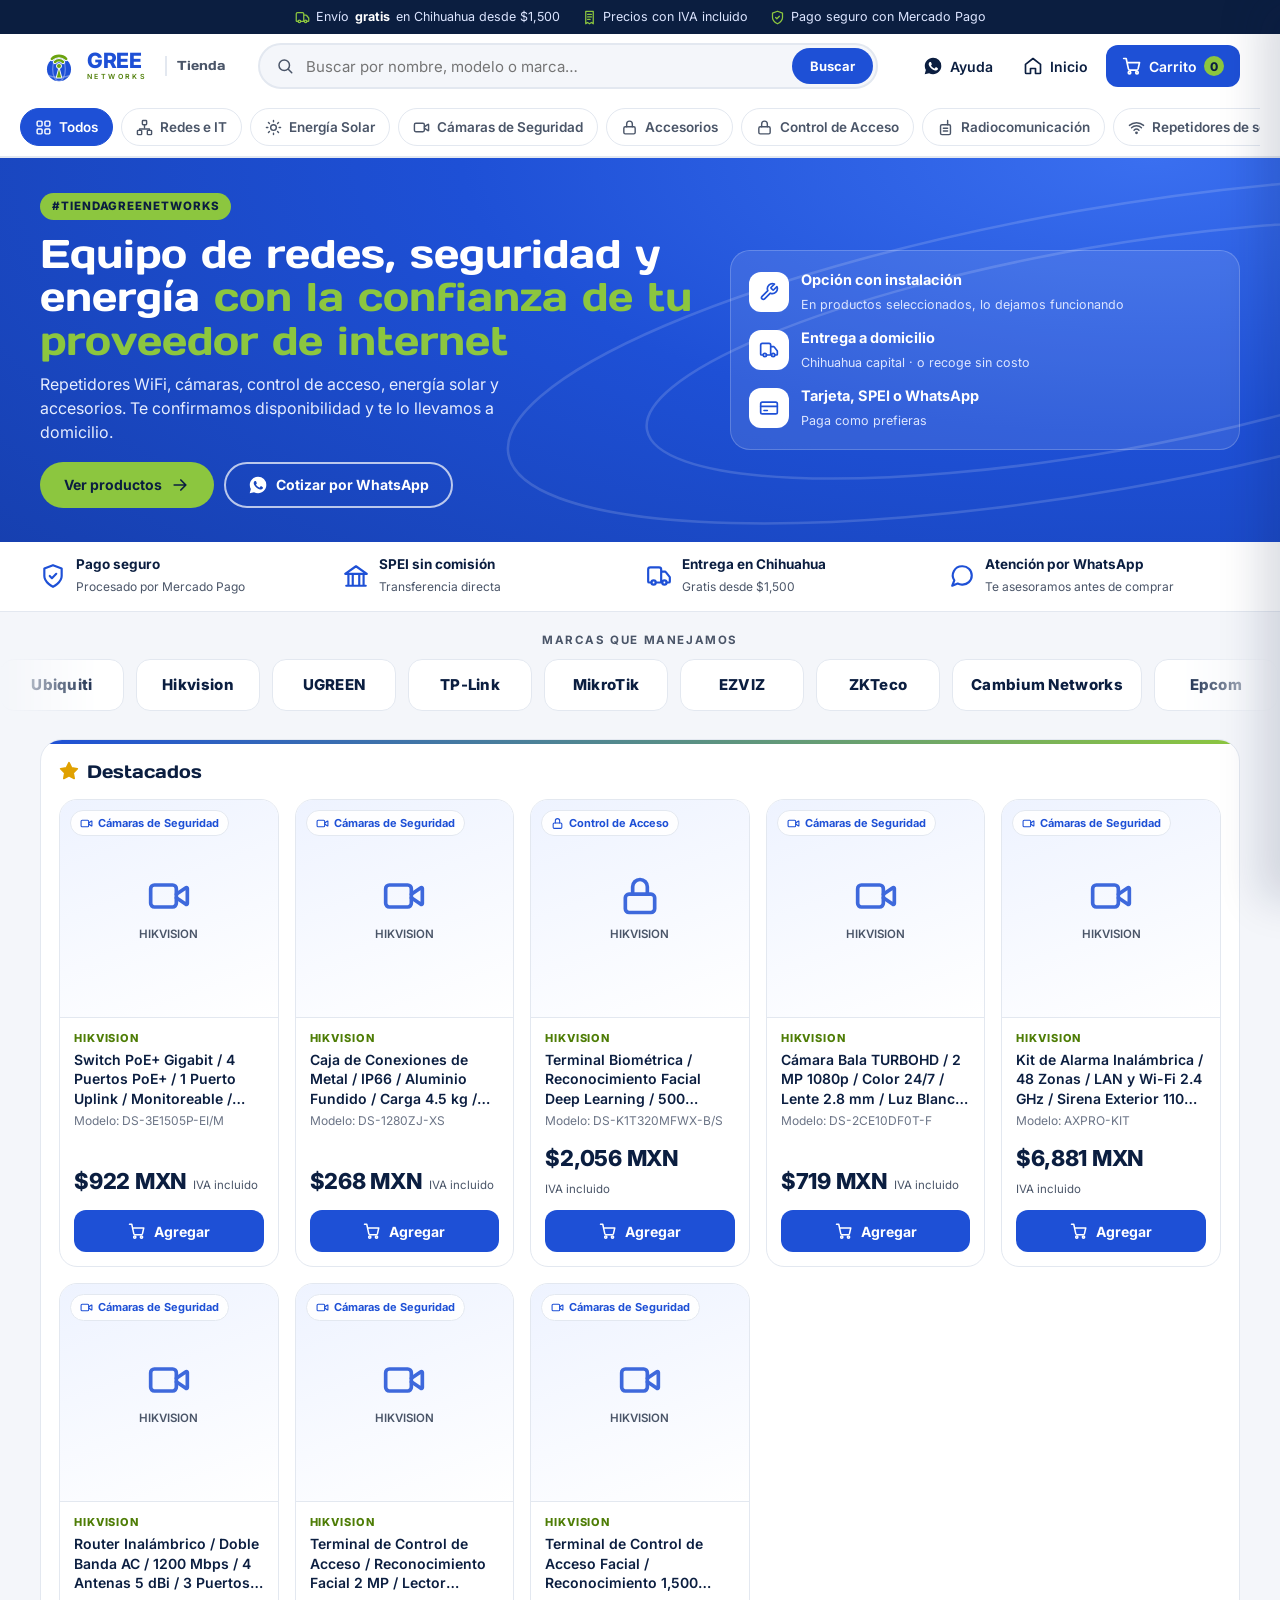
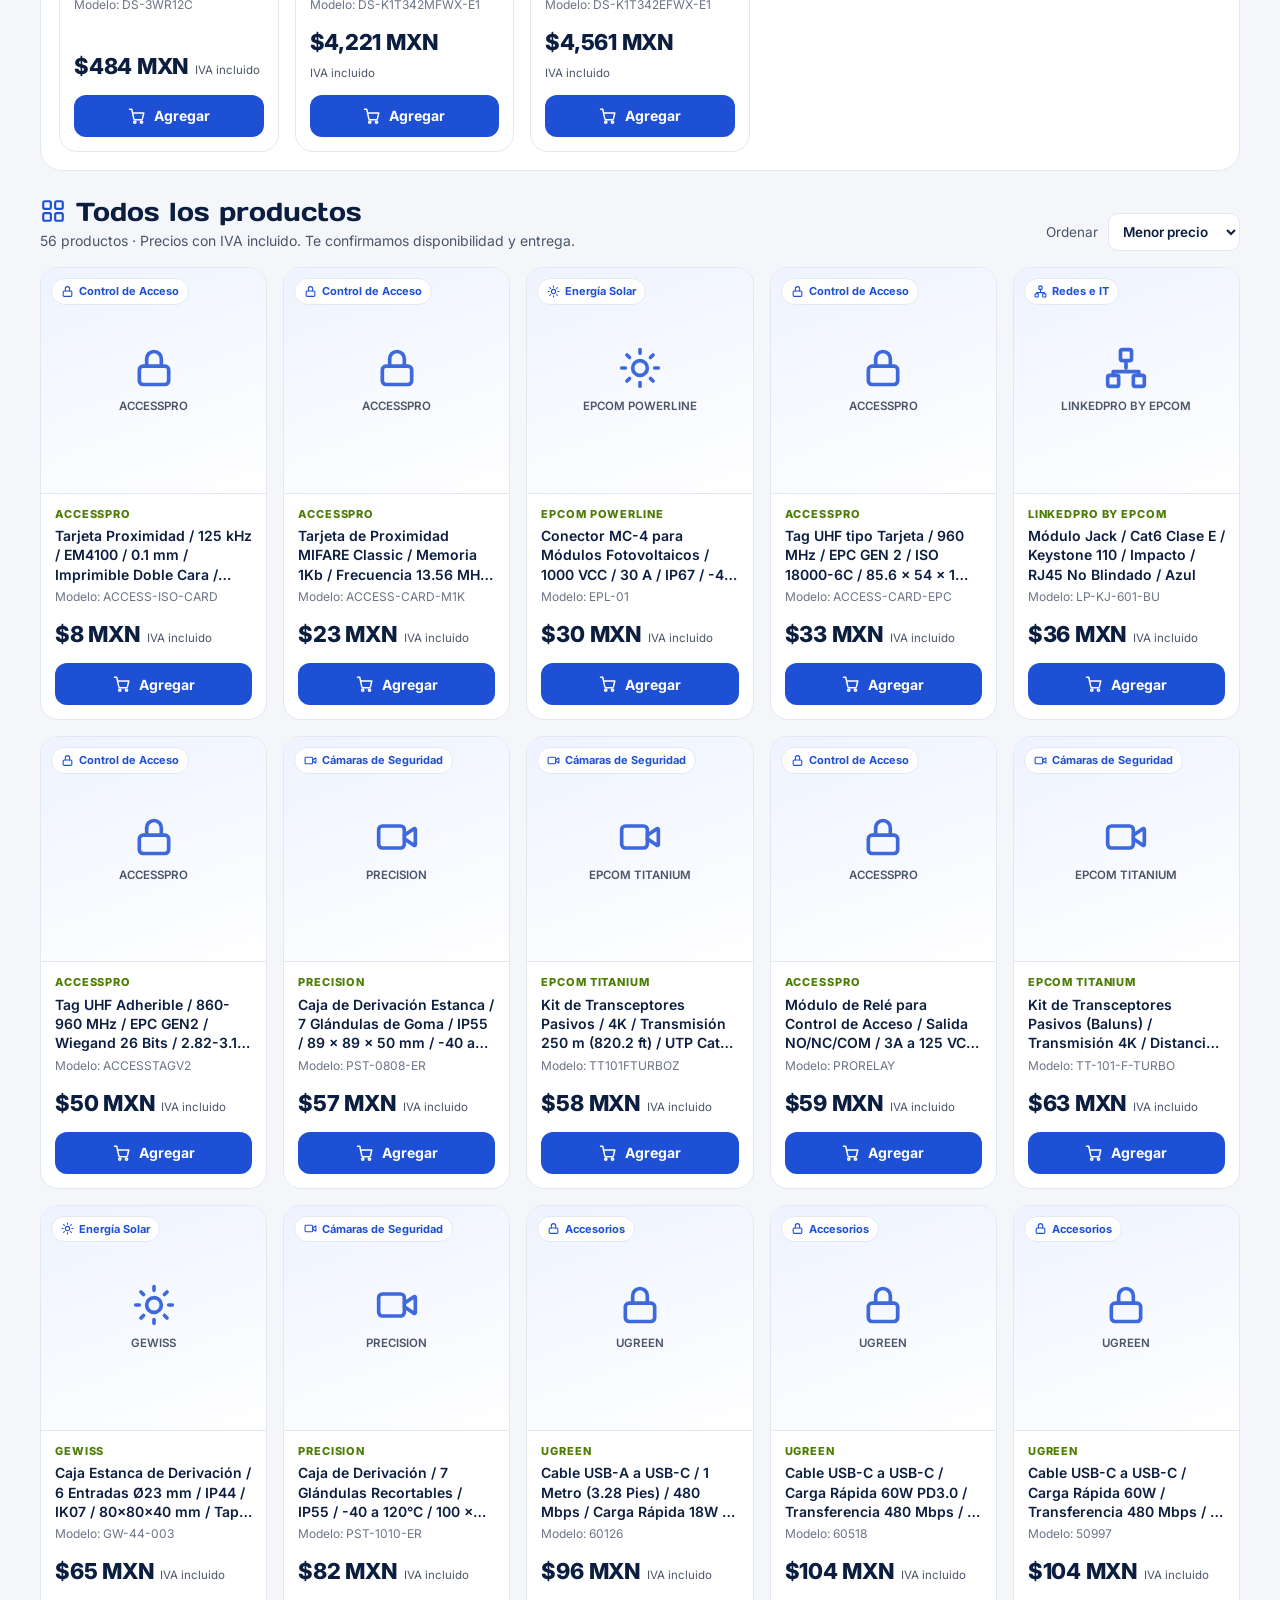
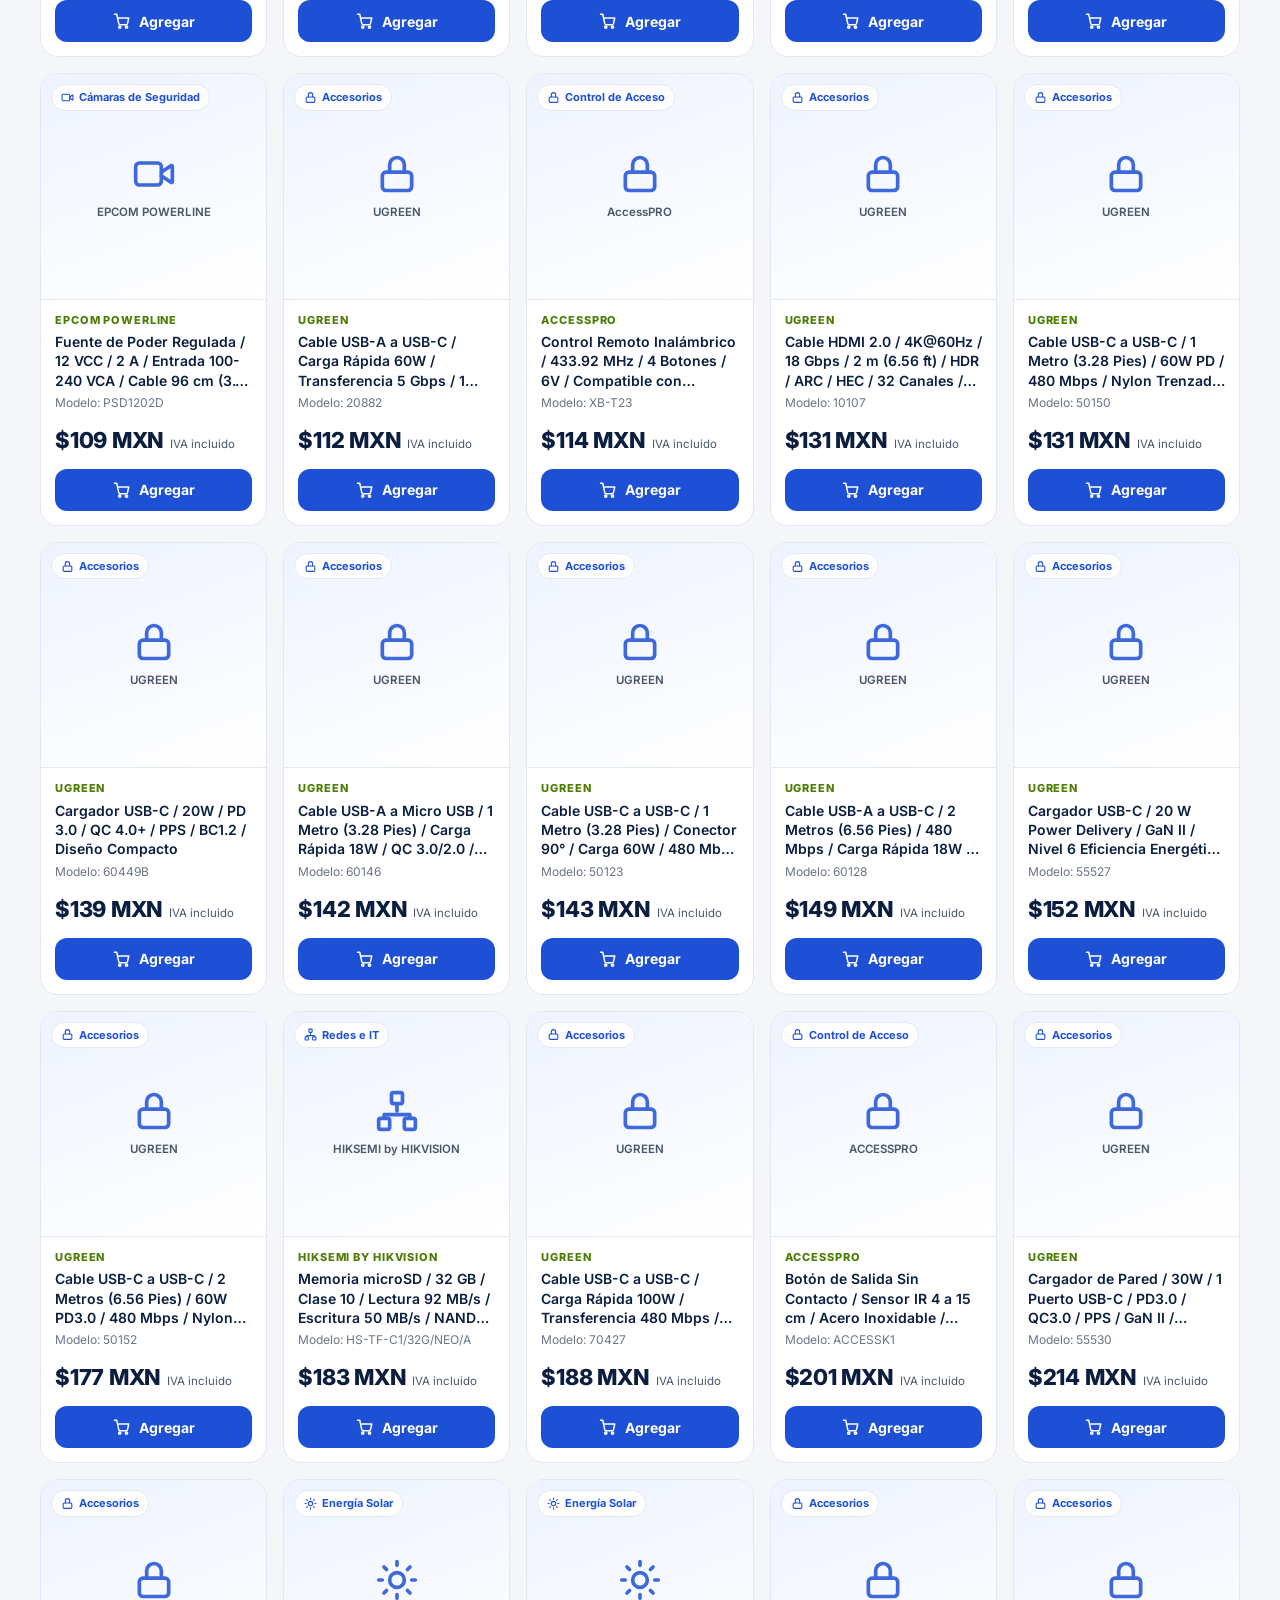
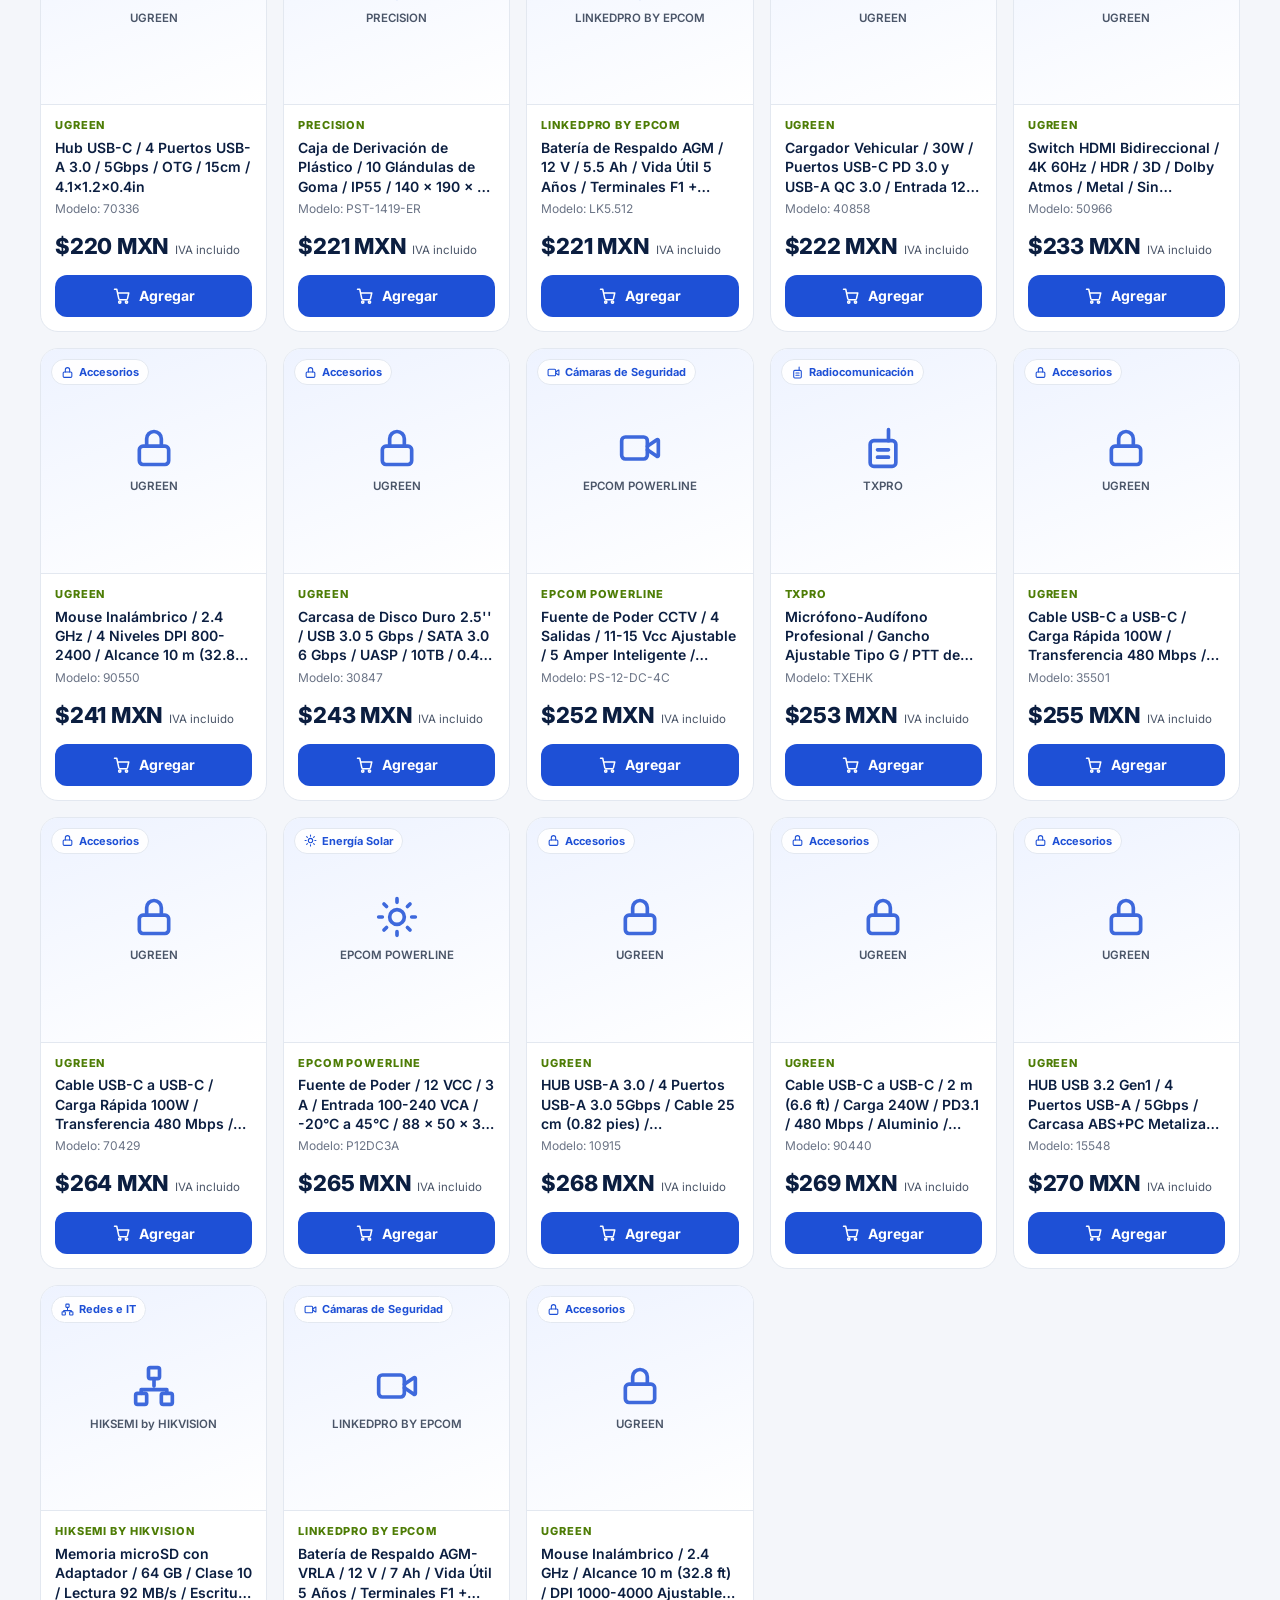
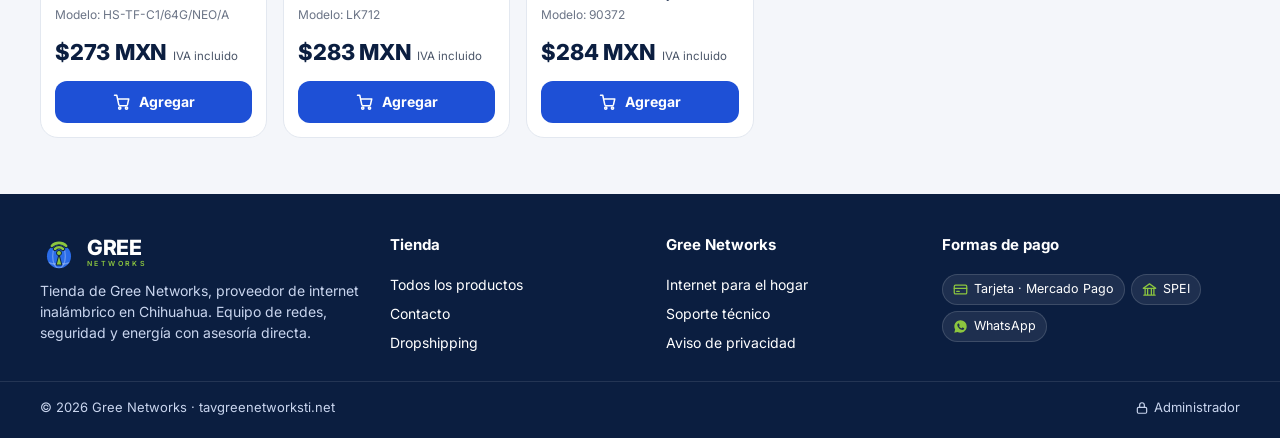
==== tienda.html @ 9da3a647 "Add files via upload" ====
<!DOCTYPE html>
<html lang="es">
<head>
<meta charset="UTF-8">
<meta name="viewport" content="width=device-width, initial-scale=1">
<meta name="facebook-domain-verification" content="fthodp4w7zxl1a1ty3zjzrnuho9ihd">
<title>Tienda Gree Networks · Redes, seguridad y energía en Chihuahua</title>
<meta name="description" content="Equipo de redes, cámaras de seguridad, control de acceso, energía solar y accesorios. Precios con IVA, entrega en Chihuahua y pago seguro.">
<link rel="icon" type="image/svg+xml" href="assets/img/favicon.svg">
<link rel="apple-touch-icon" href="https://tavgreenetworksti.net/wp-content/uploads/2026/03/cropped-greenetworks-favicon-180x180.jpg">
<link rel="preconnect" href="https://fonts.googleapis.com">
<link rel="preconnect" href="https://fonts.gstatic.com" crossorigin>
<link href="https://fonts.googleapis.com/css2?family=Days+One&family=Inter:wght@400;500;600;700;800&display=swap" rel="stylesheet">
<style>
:root{
  --blue:#1E50D6;--blue-dark:#163FAE;--navy:#0B1E40;--lime:#8CC63F;--lime-dark:#4E7D06;
  --ink:#0B1E40;--muted:#4A5568;--line:#E3E8F0;--bg:#F4F6FA;--soft:#EEF3FF;--white:#fff;--red:#B42318;
  --display:'Days One','Inter',system-ui,sans-serif;--body:'Inter',system-ui,-apple-system,'Segoe UI',Roboto,sans-serif;
  --header-h:64px;
}
*,*::before,*::after{box-sizing:border-box;margin:0;padding:0}
html{-webkit-text-size-adjust:100%}
body{font-family:var(--body);background:var(--bg);color:var(--ink);line-height:1.5;-webkit-font-smoothing:antialiased;min-height:100vh;display:flex;flex-direction:column}
a{color:inherit}
button,input,select{font-family:inherit}
img{display:block;max-width:100%}
.wrap{max-width:1240px;margin:0 auto;padding:0 20px;width:100%}
.i{width:20px;height:20px;flex:none}
.sr{position:absolute;width:1px;height:1px;overflow:hidden;clip:rect(0 0 0 0);white-space:nowrap}

/* ── Barra superior ── */
.topbar{background:var(--navy);color:#DCE5FF;font-size:12.5px}
.topbar .wrap{display:flex;align-items:center;justify-content:center;gap:22px;min-height:34px;flex-wrap:wrap}
.topbar span{display:inline-flex;align-items:center;gap:6px}
.topbar .i{width:15px;height:15px;color:var(--lime)}
.topbar b{color:#fff}

/* ── Header ── */
.site-header{position:sticky;top:0;z-index:60;background:rgba(255,255,255,.97);backdrop-filter:saturate(1.4) blur(8px);border-bottom:1px solid var(--line)}
.hrow{display:flex;align-items:center;gap:18px;height:var(--header-h)}
.brand{display:flex;align-items:center;gap:9px;text-decoration:none;flex:none}
.brand svg{width:38px;height:38px}
.brand-text{display:flex;flex-direction:column;gap:2px}
.brand-text b{font-weight:800;font-size:21px;letter-spacing:-.02em;line-height:.9;color:var(--blue)}
.brand-text small{font-weight:600;font-size:7px;letter-spacing:.34em;line-height:1;color:var(--lime-dark)}
.brand-tag{font-family:var(--display);font-size:13px;color:var(--muted);padding-left:10px;border-left:2px solid var(--line);line-height:1.6}
.search{flex:1;min-width:0;max-width:620px;margin:0 auto;display:flex;align-items:center;background:var(--bg);border:2px solid var(--line);border-radius:999px;transition:border-color .15s,background .15s}
.search:focus-within{border-color:var(--blue);background:#fff}
.search .i{margin-left:16px;color:var(--muted);width:18px;height:18px}
.search input{flex:1;min-width:0;border:0;background:transparent;outline:none;padding:10px 12px;font-size:15px;color:var(--ink)}
.search button{border:0;background:var(--blue);color:#fff;font-weight:700;font-size:13px;padding:0 18px;height:36px;margin:3px;border-radius:999px;cursor:pointer}
.search button:hover{background:var(--blue-dark)}
.hactions{display:flex;align-items:center;gap:6px;flex:none}
.hbtn{display:inline-flex;align-items:center;gap:7px;height:42px;padding:0 12px;border-radius:12px;text-decoration:none;font-weight:600;font-size:14px;color:var(--navy);background:none;border:0;cursor:pointer;position:relative}
.hbtn:hover{background:var(--bg);color:var(--blue)}
.hbtn.cart{background:var(--blue);color:#fff;padding:0 16px}
.hbtn.cart:hover{background:var(--blue-dark);color:#fff}
.badge{min-width:20px;height:20px;padding:0 6px;border-radius:999px;background:var(--lime);color:var(--navy);font-size:12px;font-weight:800;display:inline-flex;align-items:center;justify-content:center}
.badge.bump{animation:bump .35s ease}
@keyframes bump{50%{transform:scale(1.35)}}

/* ── Categorías ── */
.catbar{background:#fff;border-bottom:1px solid var(--line);position:sticky;top:var(--header-h);z-index:55}
.cats{display:flex;gap:8px;overflow-x:auto;padding:10px 0;scrollbar-width:none}
.cats::-webkit-scrollbar{display:none}
.tab-btn{flex:none;display:inline-flex;align-items:center;gap:7px;min-height:38px;padding:7px 14px;border-radius:999px;border:1.5px solid var(--line);background:#fff;color:var(--muted);font-size:13.5px;font-weight:600;cursor:pointer;white-space:nowrap;transition:all .15s}
.tab-btn .i{width:17px;height:17px}
.tab-btn:hover{border-color:var(--blue);color:var(--blue)}
.tab-btn.active{background:var(--blue);border-color:var(--blue);color:#fff}

/* ── Hero ── */
.hero{background:radial-gradient(120% 160% at 90% 0%,#3A6FF0 0%,var(--blue) 45%,var(--blue-dark) 100%);color:#fff;position:relative;overflow:hidden}
.hero .deco{position:absolute;inset:0;width:100%;height:100%;opacity:.15;pointer-events:none}
.hero .wrap{position:relative;display:grid;grid-template-columns:1.3fr 1fr;gap:28px;align-items:center;padding-top:34px;padding-bottom:34px}
.eyebrow{display:inline-flex;align-items:center;gap:6px;background:var(--lime);color:var(--navy);font-weight:800;font-size:11.5px;letter-spacing:.08em;text-transform:uppercase;padding:5px 12px;border-radius:999px}
.hero h1{font-family:var(--display);font-weight:400;font-size:clamp(26px,3.6vw,40px);line-height:1.08;margin:12px 0 10px}
.hero h1 span{color:var(--lime)}
.hero p{color:#E6EDFF;font-size:16px;max-width:52ch}
.hero-cta{display:flex;gap:10px;flex-wrap:wrap;margin-top:18px}
.btn{display:inline-flex;align-items:center;justify-content:center;gap:8px;min-height:46px;padding:10px 22px;border-radius:999px;font-weight:700;font-size:14px;text-decoration:none;border:2px solid transparent;cursor:pointer;transition:background .15s,transform .15s,color .15s}
.btn:hover{transform:translateY(-1px)}
.btn-lime{background:var(--lime);color:var(--navy)}
.btn-lime:hover{background:#9BD34C}
.btn-ghost{border-color:rgba(255,255,255,.7);color:#fff;background:transparent}
.btn-ghost:hover{background:#fff;color:var(--blue)}
.hero-card{background:rgba(255,255,255,.1);border:1px solid rgba(255,255,255,.2);border-radius:20px;padding:18px;display:grid;gap:12px}
.hc-row{display:flex;align-items:center;gap:12px}
.hc-ico{width:40px;height:40px;border-radius:12px;background:#fff;color:var(--blue);display:flex;align-items:center;justify-content:center;flex:none}
.hc-row b{display:block;font-size:14.5px}
.hc-row small{color:#DCE5FF;font-size:12.5px}

/* ── Confianza ── */
.trust{background:#fff;border-bottom:1px solid var(--line)}
.trust .wrap{display:grid;grid-template-columns:repeat(4,minmax(0,1fr));gap:12px;padding-top:14px;padding-bottom:14px}
.t-item{display:flex;align-items:center;gap:10px}
.t-item .i{width:26px;height:26px;color:var(--blue)}
.t-item b{display:block;font-size:13.5px;line-height:1.25}
.t-item small{color:var(--muted);font-size:12px}

/* ── Marcas ── */
.marcas{padding:20px 0 6px}
.marcas[hidden]{display:none}
.marcas-titulo{text-align:center;color:var(--muted);font-size:11.5px;font-weight:700;letter-spacing:.14em;text-transform:uppercase;margin-bottom:10px}
.marcas-viewport{overflow:hidden;-webkit-mask-image:linear-gradient(90deg,transparent,#000 8%,#000 92%,transparent);mask-image:linear-gradient(90deg,transparent,#000 8%,#000 92%,transparent)}
.marcas-track{display:flex;gap:12px;width:max-content;animation:marcas-scroll var(--marcas-dur,40s) linear infinite}
.marcas-viewport:hover .marcas-track{animation-play-state:paused}
.marca{flex-shrink:0;height:52px;min-width:124px;padding:8px 18px;display:flex;align-items:center;justify-content:center;background:#fff;border-radius:14px;border:1px solid var(--line)}
.marca img{max-height:32px;max-width:120px;object-fit:contain}
.marca-texto{color:var(--navy);font-weight:800;font-size:15px;letter-spacing:.02em;white-space:nowrap}
@keyframes marcas-scroll{from{transform:translateX(0)}to{transform:translateX(-50%)}}

/* ── Contenido ── */
main{flex:1}
.tab-content{display:none;padding:22px 0 56px}
.tab-content.active{display:block}
.sec-head{display:flex;align-items:flex-end;justify-content:space-between;gap:16px;flex-wrap:wrap;margin-bottom:16px}
.section-title{display:flex;align-items:center;gap:10px;font-family:var(--display);font-weight:400;font-size:clamp(20px,2.4vw,26px);color:var(--ink);line-height:1.15}
.section-title .i{width:26px;height:26px;color:var(--blue)}
.desc{color:var(--muted);font-size:14px;margin-top:4px}
.toolbar{display:flex;align-items:center;gap:10px;font-size:13.5px;color:var(--muted)}
.toolbar select{min-height:38px;border:1.5px solid var(--line);border-radius:10px;padding:6px 10px;background:#fff;color:var(--ink);font-size:13.5px;font-weight:600;cursor:pointer}

.destacados{background:#fff;border:1px solid var(--line);border-radius:22px;padding:18px;margin-bottom:26px;position:relative;overflow:hidden}
.destacados[hidden]{display:none}
.destacados::before{content:"";position:absolute;inset:0 0 auto;height:4px;background:linear-gradient(90deg,var(--blue),var(--lime))}
.destacados-titulo{display:flex;align-items:center;gap:8px;font-family:var(--display);font-weight:400;font-size:18px;margin-bottom:14px}
.destacados-titulo .i{color:#E0A100}

/* ── Grid y tarjetas ── */
.grid{display:grid;grid-template-columns:repeat(auto-fill,minmax(210px,1fr));gap:16px}
.card{background:#fff;border:1px solid var(--line);border-radius:18px;overflow:hidden;display:flex;flex-direction:column;transition:transform .18s,box-shadow .18s,border-color .18s;position:relative}
.card:hover{transform:translateY(-3px);box-shadow:0 14px 30px rgba(11,30,64,.1);border-color:#C9D6F2}
.card-media{position:relative;aspect-ratio:1/1;background:#fff;border-bottom:1px solid var(--line);cursor:pointer;display:flex;align-items:center;justify-content:center;overflow:hidden}
.card-media img{width:100%;height:100%;object-fit:contain;padding:16px;transition:transform .25s}
.card:hover .card-media img{transform:scale(1.04)}
.ph{width:100%;height:100%;display:flex;flex-direction:column;align-items:center;justify-content:center;gap:8px;background:linear-gradient(160deg,var(--soft),#fff);color:var(--blue)}
.ph .i{width:44px;height:44px;opacity:.85}
.ph small{font-size:11.5px;color:var(--muted);font-weight:600}
.tag{position:absolute;top:10px;left:10px;display:inline-flex;align-items:center;gap:5px;max-width:calc(100% - 20px);font-size:11px;font-weight:700;background:rgba(255,255,255,.95);color:var(--blue);border:1px solid var(--line);padding:4px 9px;border-radius:999px;cursor:pointer;white-space:nowrap;overflow:hidden;text-overflow:ellipsis}
.tag .i{width:13px;height:13px}
.tag:hover{border-color:var(--blue)}
.card-body{padding:12px 14px 14px;display:flex;flex-direction:column;flex-grow:1;gap:4px}
.card-marca{font-size:11px;font-weight:800;letter-spacing:.08em;text-transform:uppercase;color:var(--lime-dark)}
.card-body h4{font-size:14px;font-weight:600;line-height:1.38;color:var(--ink);cursor:pointer;display:-webkit-box;-webkit-line-clamp:3;-webkit-box-orient:vertical;overflow:hidden;min-height:3.9em}
.card-body h4:hover{color:var(--blue)}
.card-modelo{color:#6B7486;font-size:12px}
.card-desc{font-size:12.5px;color:var(--muted);line-height:1.45;display:-webkit-box;-webkit-line-clamp:2;-webkit-box-orient:vertical;overflow:hidden}
.price-row{margin-top:auto;padding-top:8px;display:flex;align-items:baseline;gap:6px;flex-wrap:wrap}
.price{font-size:22px;font-weight:800;color:var(--ink);letter-spacing:-.01em}
.iva{font-size:11.5px;color:var(--muted)}
.btn-agregar{margin-top:8px;display:inline-flex;align-items:center;justify-content:center;gap:8px;min-height:42px;width:100%;border:0;border-radius:12px;background:var(--blue);color:#fff;font-weight:700;font-size:14px;cursor:pointer;transition:background .15s}
.btn-agregar:hover{background:var(--blue-dark)}
.btn-agregar.added{background:var(--lime-dark)}
.btn-agregar .i{width:18px;height:18px}

.opciones-inst{display:grid;grid-template-columns:1fr 1fr;gap:6px;margin-top:6px}
.op-inst{background:#fff;border:1.5px solid var(--line);color:var(--muted);border-radius:10px;padding:6px 4px;cursor:pointer;font-size:11.5px;line-height:1.25;text-align:center}
.op-inst strong{display:block;font-size:13px;color:var(--ink)}
.op-inst.active{border-color:var(--blue);color:var(--blue);background:var(--soft)}
.op-inst.active strong{color:var(--blue)}

.ver-mas{text-align:center;margin-top:24px}
.ver-mas[hidden]{display:none}
.ver-mas button{min-height:46px;background:#fff;color:var(--blue);border:2px solid var(--blue);padding:10px 26px;border-radius:999px;font-weight:700;cursor:pointer;font-size:14px}
.ver-mas button:hover{background:var(--blue);color:#fff}
.empty-msg{grid-column:1/-1;color:var(--muted);text-align:center;padding:40px 16px;background:#fff;border:1px dashed var(--line);border-radius:18px}
.loading-card{border-radius:18px;background:linear-gradient(90deg,#eef1f6 0%,#f7f9fc 50%,#eef1f6 100%);background-size:200% 100%;animation:shimmer 1.2s infinite;height:340px}
@keyframes shimmer{to{background-position:-200% 0}}

/* ── Modal de producto ── */
.modal-prod,.modal-spei{display:none;position:fixed;inset:0;background:rgba(11,30,64,.55);z-index:350;align-items:center;justify-content:center;padding:16px}
.modal-prod.open,.modal-spei.open{display:flex}
.modal-prod-box{background:#fff;border-radius:24px;max-width:880px;width:100%;max-height:92vh;overflow-y:auto;display:grid;grid-template-columns:minmax(0,1fr) minmax(0,1fr);position:relative}
.mp-media{background:#fff;border-right:1px solid var(--line);display:flex;align-items:center;justify-content:center;min-height:360px;position:relative}
.mp-media img{width:100%;height:100%;max-height:480px;object-fit:contain;padding:28px}
.mp-media .ph{min-height:360px}
.modal-prod-info{padding:28px;display:flex;flex-direction:column;gap:10px}
.mp-cat{display:inline-flex;align-items:center;gap:6px;width:fit-content;font-size:12px;font-weight:700;color:var(--blue);background:var(--soft);padding:4px 10px;border-radius:999px}
.mp-cat .i{width:14px;height:14px}
.modal-prod-info h3{font-size:19px;font-weight:700;line-height:1.35;padding-right:36px}
.modal-prod-info .price{font-size:30px}
.modal-prod-desc{color:var(--muted);font-size:14px;line-height:1.6;white-space:pre-line}
.modal-prod-info .op-inst{font-size:12.5px;padding:9px}
.modal-prod-info .op-inst strong{font-size:15px}
.mp-buy{display:flex;gap:10px;margin-top:6px}
.qty{display:inline-flex;align-items:center;border:1.5px solid var(--line);border-radius:12px;overflow:hidden;flex:none}
.qty button{width:40px;height:44px;border:0;background:#fff;color:var(--ink);font-size:18px;font-weight:700;cursor:pointer}
.qty button:hover{background:var(--bg)}
.qty span{min-width:34px;text-align:center;font-weight:700}
.mp-buy .btn-agregar{margin:0;min-height:46px}
.mp-trust{display:grid;gap:8px;margin-top:8px;padding-top:14px;border-top:1px solid var(--line)}
.mp-trust div{display:flex;align-items:center;gap:10px;font-size:13px;color:var(--muted)}
.mp-trust .i{width:18px;height:18px;color:var(--lime-dark)}
.x-close{position:absolute;top:14px;right:14px;width:40px;height:40px;border-radius:50%;border:0;background:var(--bg);color:var(--muted);cursor:pointer;display:flex;align-items:center;justify-content:center;z-index:2}
.x-close:hover{background:var(--line);color:var(--ink)}

/* ── Carrito (panel lateral) ── */
.cart-overlay{position:fixed;inset:0;background:rgba(11,30,64,.45);z-index:300;opacity:0;pointer-events:none;transition:opacity .2s}
.cart-overlay.open{opacity:1;pointer-events:auto}
.cart-panel{position:fixed;top:0;right:0;bottom:0;width:420px;max-width:100vw;background:#fff;z-index:310;display:flex;flex-direction:column;transform:translateX(100%);transition:transform .25s ease;box-shadow:-20px 0 40px rgba(11,30,64,.15)}
.cart-panel.open{transform:none}
.cart-header{display:flex;align-items:center;justify-content:space-between;padding:18px 20px;border-bottom:1px solid var(--line)}
.cart-header h4{display:flex;align-items:center;gap:10px;font-family:var(--display);font-weight:400;font-size:19px}
.cart-header h4 .i{color:var(--blue)}
.cart-close{width:40px;height:40px;border-radius:50%;border:0;background:var(--bg);color:var(--muted);cursor:pointer;display:flex;align-items:center;justify-content:center}
.cart-body{flex:1;overflow-y:auto;padding:16px 20px}
.envio-meter{background:var(--soft);border-radius:14px;padding:12px 14px;margin-bottom:14px;font-size:13px;color:var(--navy)}
.envio-meter b{color:var(--blue)}
.envio-meter .bar{height:7px;border-radius:999px;background:#fff;margin-top:8px;overflow:hidden}
.envio-meter .bar span{display:block;height:100%;background:linear-gradient(90deg,var(--blue),var(--lime));border-radius:999px;transition:width .3s}
.envio-meter.ok{background:#EEF7E1;color:var(--lime-dark)}
.cart-item{display:grid;grid-template-columns:60px minmax(0,1fr) auto;gap:12px;align-items:center;padding:12px 0;border-bottom:1px solid var(--line)}
.ci-img{width:60px;height:60px;border-radius:12px;border:1px solid var(--line);background:#fff;overflow:hidden;display:flex;align-items:center;justify-content:center;color:var(--blue)}
.ci-img img{width:100%;height:100%;object-fit:contain;padding:4px}
.ci-name{font-size:13px;font-weight:600;line-height:1.35;display:-webkit-box;-webkit-line-clamp:2;-webkit-box-orient:vertical;overflow:hidden}
.ci-inst{display:inline-flex;align-items:center;gap:4px;font-size:11.5px;color:var(--lime-dark);font-weight:700;margin-top:2px}
.ci-inst .i{width:13px;height:13px}
.ci-qty{display:inline-flex;align-items:center;border:1.5px solid var(--line);border-radius:10px;margin-top:6px}
.ci-qty button{width:30px;height:30px;border:0;background:none;cursor:pointer;font-weight:700;font-size:15px;color:var(--ink)}
.ci-qty span{min-width:24px;text-align:center;font-size:13px;font-weight:700}
.ci-right{text-align:right;display:flex;flex-direction:column;align-items:flex-end;gap:6px}
.ci-right b{font-size:14px;white-space:nowrap}
.ci-del{border:0;background:none;color:#8A94A6;cursor:pointer;display:inline-flex;padding:4px;border-radius:8px}
.ci-del:hover{color:var(--red);background:#FDECEC}
.ci-del .i{width:17px;height:17px}
.cart-empty{text-align:center;padding:40px 10px;color:var(--muted)}
.cart-empty .i{width:56px;height:56px;color:#C9D2E0;margin:0 auto 10px}
.cart-empty b{display:block;color:var(--ink);font-size:16px;margin-bottom:4px}
.cart-entrega{margin-top:16px}
.cart-entrega > strong{display:block;font-size:14px;margin-bottom:8px}
.ent-op{display:flex;gap:10px;align-items:flex-start;border:1.5px solid var(--line);border-radius:14px;padding:12px;margin-bottom:8px;cursor:pointer;font-size:13.5px;line-height:1.35}
.ent-op:has(input:checked){border-color:var(--blue);background:var(--soft)}
.ent-op input{margin-top:2px;accent-color:var(--blue);width:17px;height:17px;flex:none}
.ent-op .i{color:var(--blue);width:20px;height:20px}
.ent-op small{display:block;color:var(--muted);font-size:12px}
.ent-nota{font-size:12px;color:var(--muted)}
.cart-foot{border-top:1px solid var(--line);padding:16px 20px 20px;background:#fff}
.cart-desglose{font-size:13.5px;color:var(--muted);display:grid;gap:4px}
.cart-desglose div{display:flex;justify-content:space-between}
.cart-total{display:flex;justify-content:space-between;align-items:baseline;font-weight:800;font-size:20px;margin:8px 0 12px}
.cart-total small{font-size:12px;font-weight:500;color:var(--muted)}
.pay-btn{display:none;align-items:center;justify-content:center;gap:9px;width:100%;min-height:48px;border-radius:14px;border:0;font-weight:700;font-size:14.5px;cursor:pointer;text-decoration:none;margin-top:8px}
.pay-btn .i{width:19px;height:19px}
.btn-mp{background:var(--blue);color:#fff}
.btn-mp:hover{background:var(--blue-dark)}
.btn-mp:disabled{opacity:.6;cursor:default}
.btn-spei{background:#fff;color:var(--navy);border:2px solid var(--navy)}
.btn-spei:hover{background:var(--navy);color:#fff}
.btn-spei em{font-style:normal;font-size:11.5px;background:var(--lime);color:var(--navy);padding:2px 7px;border-radius:999px}
.btn-wa{background:#25D366;color:#fff}
.btn-wa:hover{background:#1EBE5A}
.secure{display:flex;align-items:center;justify-content:center;gap:6px;font-size:12px;color:var(--muted);margin-top:12px}
.secure .i{width:14px;height:14px;color:var(--lime-dark)}

/* ── Modal SPEI ── */
.spei-box{background:#fff;border-radius:22px;padding:24px;max-width:420px;width:100%;position:relative}
.spei-box h4{display:flex;align-items:center;gap:10px;font-family:var(--display);font-weight:400;font-size:20px;color:var(--blue);margin-bottom:6px}
.spei-box > p{color:var(--muted);font-size:13.5px;margin-bottom:14px}
.spei-datos{background:var(--bg);border-radius:14px;padding:14px;display:grid;gap:10px;margin-bottom:12px}
.spei-datos div{display:flex;justify-content:space-between;gap:10px;font-size:14px}
.spei-datos span:first-child{color:var(--muted)}
.spei-datos span:last-child{font-weight:700;text-align:right}
.clabe{color:var(--blue);letter-spacing:1px;font-family:ui-monospace,Menlo,monospace}
.spei-total{color:var(--blue);font-size:17px}
.btn-copiar{display:flex;align-items:center;justify-content:center;gap:8px;width:100%;min-height:44px;border:1.5px solid var(--line);border-radius:12px;background:#fff;font-weight:700;font-size:13.5px;cursor:pointer;color:var(--ink);margin-bottom:8px}
.btn-copiar:hover{border-color:var(--blue);color:var(--blue)}
.spei-box .pay-btn{display:flex}
.spei-nota{color:var(--muted);font-size:12px;text-align:center;margin-top:10px}

/* ── Dropshipping / contacto ── */
.ds-grid{display:grid;grid-template-columns:repeat(auto-fill,minmax(280px,1fr));gap:16px;margin-top:14px}
.ds-card{background:#fff;border:1px solid var(--line);border-radius:20px;overflow:hidden;display:flex;flex-direction:column}
.ds-header{padding:16px 18px;display:flex;align-items:center;gap:12px;border-bottom:1px solid var(--line)}
.ds-icon{width:44px;height:44px;border-radius:14px;background:var(--soft);color:var(--blue);display:flex;align-items:center;justify-content:center;flex:none}
.ds-icon .i{width:24px;height:24px}
.ds-name{font-weight:800;font-size:16px}
.ds-badge{font-size:12px;color:var(--lime-dark);font-weight:700}
.ds-body{padding:16px 18px;flex-grow:1;display:flex;flex-direction:column;gap:12px}
.ds-body p{font-size:14px;color:var(--muted)}
.ds-pros{list-style:none;display:grid;gap:6px}
.ds-pros li{display:flex;gap:8px;align-items:flex-start;font-size:13.5px}
.ds-pros .i{width:17px;height:17px;margin-top:2px}
.ok{color:var(--lime-dark)}.warn{color:#B7791F}
.num{display:inline-flex;align-items:center;justify-content:center;width:20px;height:20px;border-radius:50%;background:var(--lime);color:var(--navy);font-size:11px;font-weight:800;flex:none;margin-top:1px}
.ds-btn{margin-top:auto;display:inline-flex;align-items:center;justify-content:center;gap:6px;min-height:42px;border-radius:12px;background:var(--blue);color:#fff;text-decoration:none;font-weight:700;font-size:14px}
.ds-btn:hover{background:var(--blue-dark)}
.ds-btn.wa{background:#25D366}
.contact-grid{display:grid;grid-template-columns:repeat(auto-fill,minmax(260px,1fr));gap:16px;margin-top:14px}
.contact-card{background:#fff;border:1px solid var(--line);border-radius:20px;padding:20px;display:flex;gap:14px;align-items:flex-start;text-decoration:none}
.contact-card:hover{border-color:var(--blue)}
.contact-card .ds-icon.wa{background:#E7F8EE;color:#1EBE5A}
.contact-card b{display:block;font-size:15px}
.contact-card span{color:var(--muted);font-size:14px;word-break:break-word}

/* ── Footer ── */
footer{background:var(--navy);color:#C9D5EE;font-size:14px;margin-top:auto}
.f-grid{display:grid;grid-template-columns:1.3fr 1fr 1fr 1.2fr;gap:28px;padding-top:40px;padding-bottom:28px}
footer h5{color:#fff;font-size:15px;margin-bottom:10px}
footer a{color:#fff;text-decoration:none}
footer a:hover{color:var(--lime)}
.f-col{display:flex;flex-direction:column;gap:8px}
footer .brand-text b{color:#fff}
footer .brand-text small{color:var(--lime)}
.pay-chips{display:flex;flex-wrap:wrap;gap:6px}
.pay-chips span{display:inline-flex;align-items:center;gap:6px;background:rgba(255,255,255,.08);border:1px solid rgba(255,255,255,.14);padding:5px 10px;border-radius:999px;font-size:12.5px;color:#fff}
.pay-chips .i{width:15px;height:15px;color:var(--lime)}
.f-bottom{border-top:1px solid rgba(255,255,255,.1);padding:16px 0 20px;font-size:13px}
.f-bottom .wrap{display:flex;justify-content:space-between;gap:12px;flex-wrap:wrap}
.f-bottom a{color:#C9D5EE;display:inline-flex;align-items:center;gap:5px}
.f-bottom .i{width:14px;height:14px}

/* ── Toast y carrito móvil ── */
.toast{position:fixed;left:50%;bottom:24px;transform:translate(-50%,30px);opacity:0;pointer-events:none;z-index:500;background:var(--navy);color:#fff;border-radius:14px;padding:12px 14px 12px 16px;display:flex;align-items:center;gap:12px;font-size:14px;box-shadow:0 14px 30px rgba(11,30,64,.3);transition:all .25s;max-width:calc(100vw - 32px)}
.toast.show{opacity:1;transform:translate(-50%,0);pointer-events:auto}
.toast .i{color:var(--lime)}
.toast.error .i{color:#FF8A80}
.toast button{border:0;background:var(--lime);color:var(--navy);font-weight:700;font-size:13px;padding:7px 12px;border-radius:10px;cursor:pointer;white-space:nowrap}
.cart-fab{display:none;position:fixed;right:16px;bottom:16px;z-index:200;height:56px;padding:0 18px;border-radius:999px;border:0;background:var(--blue);color:#fff;font-weight:700;font-size:14px;align-items:center;gap:8px;box-shadow:0 12px 26px rgba(30,80,214,.35);cursor:pointer}

/* ── Responsivo ── */
@media(max-width:1024px){
  .trust .wrap{grid-template-columns:repeat(2,minmax(0,1fr))}
  .f-grid{grid-template-columns:1fr 1fr}
}
@media(max-width:860px){
  .brand-tag,.hbtn .lbl{display:none}
  .hero .wrap{grid-template-columns:1fr;padding-top:26px;padding-bottom:26px}
  .hero-card{display:none}
  .modal-prod-box{grid-template-columns:1fr}
  .mp-media{border-right:0;border-bottom:1px solid var(--line);min-height:240px}
  .mp-media img{max-height:280px}
  .mp-media .ph{min-height:240px}
  .modal-prod-info{padding:20px}
}
@media(max-width:720px){
  :root{--header-h:auto}
  .hrow{flex-wrap:wrap;height:auto;padding:10px 0;gap:10px}
  .search{order:3;flex:1 1 100%;width:100%;max-width:none}
  .search button{padding:0 14px}
  .hactions{margin-left:auto}
  .hbtn.cart{display:none}
  .catbar{top:0;position:relative}
  .site-header{position:sticky}
  .topbar .wrap{gap:4px 14px;padding-top:6px;padding-bottom:6px}
  .topbar .hide-m{display:none}
  .wrap{padding:0 14px}
  .grid{grid-template-columns:repeat(2,minmax(0,1fr));gap:10px}
  .card-body{padding:10px 11px 12px}
  .card-body h4{font-size:13px}
  .card-media img{padding:10px}
  .price{font-size:18px}
  .btn-agregar{font-size:13px;min-height:40px}
  .tag{font-size:10px;padding:3px 7px;top:7px;left:7px}
  .tag .i{display:none}
  .card-desc{display:none}
  .trust .wrap{gap:10px}
  .t-item small{display:none}
  .destacados{padding:14px;border-radius:18px}
  .cart-fab{display:inline-flex}
  .cart-panel{width:100vw}
  .f-grid{grid-template-columns:1fr;gap:22px}
}
@media(prefers-reduced-motion:reduce){*{animation:none!important;transition:none!important}.marcas-track{flex-wrap:wrap;justify-content:center;width:auto}.marcas-track .marca[aria-hidden="true"]{display:none}}
</style>
</head>
<body>

<!-- Íconos -->
<svg width="0" height="0" style="position:absolute" aria-hidden="true">
  <defs>
    <clipPath id="globe-clip"><circle cx="60" cy="70" r="38"/></clipPath>
    <symbol id="mark-light" viewBox="0 0 120 120">
      <circle cx="60" cy="70" r="38" fill="#1E50D6"/>
      <g clip-path="url(#globe-clip)" fill="none" stroke="#fff" stroke-opacity=".35" stroke-width="4"><ellipse cx="60" cy="70" rx="20" ry="38"/><path d="M18 88 Q60 104 102 88"/></g>
      <g fill="none" stroke-linecap="round"><path d="M47.3 47.3 A18 18 0 0 1 72.7 47.3" stroke="#fff" stroke-width="14"/><path d="M37.4 37.4 A32 32 0 0 1 82.6 37.4" stroke="#fff" stroke-width="14"/><path d="M47.3 47.3 A18 18 0 0 1 72.7 47.3" stroke="#6BA30F" stroke-width="8"/><path d="M37.4 37.4 A32 32 0 0 1 82.6 37.4" stroke="#6BA30F" stroke-width="8"/></g>
      <polygon points="60,64 51,98 69,98" fill="#6BA30F" stroke="#fff" stroke-width="3" stroke-linejoin="round"/>
      <circle cx="60" cy="60" r="8" fill="#6BA30F" stroke="#fff" stroke-width="3"/>
    </symbol>
    <symbol id="mark-dark" viewBox="0 0 120 120">
      <circle cx="60" cy="70" r="38" fill="#2A6CE8"/>
      <g clip-path="url(#globe-clip)" fill="none" stroke="#fff" stroke-opacity=".3" stroke-width="4"><ellipse cx="60" cy="70" rx="20" ry="38"/><path d="M18 88 Q60 104 102 88"/></g>
      <g fill="none" stroke-linecap="round"><path d="M47.3 47.3 A18 18 0 0 1 72.7 47.3" stroke="#0B1E40" stroke-width="14"/><path d="M37.4 37.4 A32 32 0 0 1 82.6 37.4" stroke="#0B1E40" stroke-width="14"/><path d="M47.3 47.3 A18 18 0 0 1 72.7 47.3" stroke="#8CC63F" stroke-width="8"/><path d="M37.4 37.4 A32 32 0 0 1 82.6 37.4" stroke="#8CC63F" stroke-width="8"/></g>
      <polygon points="60,64 51,98 69,98" fill="#8CC63F" stroke="#0B1E40" stroke-width="3" stroke-linejoin="round"/>
      <circle cx="60" cy="60" r="8" fill="#8CC63F" stroke="#0B1E40" stroke-width="3"/>
    </symbol>
    <symbol id="i-search" viewBox="0 0 24 24"><g fill="none" stroke="currentColor" stroke-width="2" stroke-linecap="round" stroke-linejoin="round"><circle cx="11" cy="11" r="7"/><path d="m21 21-4.3-4.3"/></g></symbol>
    <symbol id="i-cart" viewBox="0 0 24 24"><g fill="none" stroke="currentColor" stroke-width="2" stroke-linecap="round" stroke-linejoin="round"><circle cx="9" cy="20" r="1.5"/><circle cx="18" cy="20" r="1.5"/><path d="M2 3h3l2.7 12.4a2 2 0 0 0 2 1.6h7.6a2 2 0 0 0 2-1.5L21 8H6"/></g></symbol>
    <symbol id="i-home" viewBox="0 0 24 24"><g fill="none" stroke="currentColor" stroke-width="2" stroke-linecap="round" stroke-linejoin="round"><path d="m3 10 9-7 9 7v10a1 1 0 0 1-1 1h-5v-6H9v6H4a1 1 0 0 1-1-1Z"/></g></symbol>
    <symbol id="i-grid" viewBox="0 0 24 24"><g fill="none" stroke="currentColor" stroke-width="2" stroke-linecap="round" stroke-linejoin="round"><rect x="3" y="3" width="7" height="7" rx="1.5"/><rect x="14" y="3" width="7" height="7" rx="1.5"/><rect x="3" y="14" width="7" height="7" rx="1.5"/><rect x="14" y="14" width="7" height="7" rx="1.5"/></g></symbol>
    <symbol id="i-package" viewBox="0 0 24 24"><g fill="none" stroke="currentColor" stroke-width="2" stroke-linecap="round" stroke-linejoin="round"><path d="M21 8 12 3 3 8v8l9 5 9-5Z"/><path d="m3 8 9 5 9-5M12 13v8"/></g></symbol>
    <symbol id="i-phone" viewBox="0 0 24 24"><g fill="none" stroke="currentColor" stroke-width="2" stroke-linecap="round" stroke-linejoin="round"><path d="M22 16.9v3a2 2 0 0 1-2.2 2 19.8 19.8 0 0 1-8.6-3.1 19.5 19.5 0 0 1-6-6A19.8 19.8 0 0 1 2.1 4.2 2 2 0 0 1 4.1 2h3a2 2 0 0 1 2 1.7c.1.9.4 1.8.7 2.7a2 2 0 0 1-.5 2.1L8 9.8a16 16 0 0 0 6 6l1.3-1.3a2 2 0 0 1 2.1-.4c.9.3 1.8.6 2.7.7a2 2 0 0 1 1.7 2Z"/></g></symbol>
    <symbol id="i-truck" viewBox="0 0 24 24"><g fill="none" stroke="currentColor" stroke-width="2" stroke-linecap="round" stroke-linejoin="round"><path d="M14 18V6a2 2 0 0 0-2-2H4a2 2 0 0 0-2 2v11a1 1 0 0 0 1 1h2M15 18H9M19 18h2a1 1 0 0 0 1-1v-3.6a1 1 0 0 0-.2-.6l-3.5-4.4a1 1 0 0 0-.8-.4H14"/><circle cx="17" cy="18" r="2"/><circle cx="7" cy="18" r="2"/></g></symbol>
    <symbol id="i-receipt" viewBox="0 0 24 24"><g fill="none" stroke="currentColor" stroke-width="2" stroke-linecap="round" stroke-linejoin="round"><path d="M6 2h12v20l-3-2-3 2-3-2-3 2V2Z"/><path d="M9 7h6M9 11h6M9 15h4"/></g></symbol>
    <symbol id="i-shield" viewBox="0 0 24 24"><g fill="none" stroke="currentColor" stroke-width="2" stroke-linecap="round" stroke-linejoin="round"><path d="M12 22s8-4 8-10V5l-8-3-8 3v7c0 6 8 10 8 10Z"/><path d="m9 12 2 2 4-4"/></g></symbol>
    <symbol id="i-bank" viewBox="0 0 24 24"><g fill="none" stroke="currentColor" stroke-width="2" stroke-linecap="round" stroke-linejoin="round"><path d="M3 21h18M5 21V10M19 21V10M9 21V10M15 21V10M2 10l10-7 10 7Z"/></g></symbol>
    <symbol id="i-chat" viewBox="0 0 24 24"><g fill="none" stroke="currentColor" stroke-width="2" stroke-linecap="round" stroke-linejoin="round"><path d="M21 11.5a8.4 8.4 0 0 1-9 8.4 8.6 8.6 0 0 1-4-.9L3 21l1.9-5A8.4 8.4 0 0 1 12 3a8.4 8.4 0 0 1 9 8.5Z"/></g></symbol>
    <symbol id="i-card" viewBox="0 0 24 24"><g fill="none" stroke="currentColor" stroke-width="2" stroke-linecap="round" stroke-linejoin="round"><rect x="2" y="5" width="20" height="14" rx="2"/><path d="M2 10h20M6 15h4"/></g></symbol>
    <symbol id="i-wrench" viewBox="0 0 24 24"><g fill="none" stroke="currentColor" stroke-width="2" stroke-linecap="round" stroke-linejoin="round"><path d="M14.7 6.3a1 1 0 0 0 0 1.4l1.6 1.6a1 1 0 0 0 1.4 0l3.8-3.8a6 6 0 0 1-7.9 7.9l-6.9 6.9a2.1 2.1 0 0 1-3-3l6.9-6.9a6 6 0 0 1 7.9-7.9l-3.8 3.8Z"/></g></symbol>
    <symbol id="i-arrow" viewBox="0 0 24 24"><g fill="none" stroke="currentColor" stroke-width="2" stroke-linecap="round" stroke-linejoin="round"><path d="M5 12h14m-6-6 6 6-6 6"/></g></symbol>
    <symbol id="i-star" viewBox="0 0 24 24"><g fill="none" stroke="currentColor" stroke-width="2" stroke-linecap="round" stroke-linejoin="round"><path d="m12 2 3.1 6.3 6.9 1-5 4.9 1.2 6.8L12 17.8 5.8 21l1.2-6.8-5-4.9 6.9-1Z" fill="currentColor"/></g></symbol>
    <symbol id="i-x" viewBox="0 0 24 24"><g fill="none" stroke="currentColor" stroke-width="2" stroke-linecap="round" stroke-linejoin="round"><path d="M18 6 6 18M6 6l12 12"/></g></symbol>
    <symbol id="i-check" viewBox="0 0 24 24"><g fill="none" stroke="currentColor" stroke-width="2" stroke-linecap="round" stroke-linejoin="round"><circle cx="12" cy="12" r="10"/><path d="m8 12 3 3 5-6"/></g></symbol>
    <symbol id="i-alert" viewBox="0 0 24 24"><g fill="none" stroke="currentColor" stroke-width="2" stroke-linecap="round" stroke-linejoin="round"><path d="M10.3 3.9 1.8 18a2 2 0 0 0 1.7 3h17a2 2 0 0 0 1.7-3L13.7 3.9a2 2 0 0 0-3.4 0Z"/><path d="M12 9v4M12 17h.01"/></g></symbol>
    <symbol id="i-clock" viewBox="0 0 24 24"><g fill="none" stroke="currentColor" stroke-width="2" stroke-linecap="round" stroke-linejoin="round"><circle cx="12" cy="12" r="10"/><path d="M12 6v6l4 2"/></g></symbol>
    <symbol id="i-copy" viewBox="0 0 24 24"><g fill="none" stroke="currentColor" stroke-width="2" stroke-linecap="round" stroke-linejoin="round"><rect x="9" y="9" width="13" height="13" rx="2"/><path d="M5 15H4a2 2 0 0 1-2-2V4a2 2 0 0 1 2-2h9a2 2 0 0 1 2 2v1"/></g></symbol>
    <symbol id="i-trash" viewBox="0 0 24 24"><g fill="none" stroke="currentColor" stroke-width="2" stroke-linecap="round" stroke-linejoin="round"><path d="M3 6h18M8 6V4a2 2 0 0 1 2-2h4a2 2 0 0 1 2 2v2M19 6l-1 14a2 2 0 0 1-2 2H8a2 2 0 0 1-2-2L5 6M10 11v6M14 11v6"/></g></symbol>
    <symbol id="i-lock" viewBox="0 0 24 24"><g fill="none" stroke="currentColor" stroke-width="2" stroke-linecap="round" stroke-linejoin="round"><rect x="4" y="11" width="16" height="10" rx="2"/><path d="M8 11V7a4 4 0 0 1 8 0v4"/></g></symbol>
    <symbol id="i-store" viewBox="0 0 24 24"><g fill="none" stroke="currentColor" stroke-width="2" stroke-linecap="round" stroke-linejoin="round"><path d="M3 9 5 4h14l2 5"/><path d="M3 9h18v2a3 3 0 0 1-6 0 3 3 0 0 1-6 0 3 3 0 0 1-6 0Z"/><path d="M5 14v6h14v-6"/></g></symbol>
    <symbol id="i-mail" viewBox="0 0 24 24"><g fill="none" stroke="currentColor" stroke-width="2" stroke-linecap="round" stroke-linejoin="round"><rect x="2" y="4" width="20" height="16" rx="2"/><path d="m22 7-10 6L2 7"/></g></symbol>
    <symbol id="i-pin" viewBox="0 0 24 24"><g fill="none" stroke="currentColor" stroke-width="2" stroke-linecap="round" stroke-linejoin="round"><path d="M20 10c0 6-8 12-8 12S4 16 4 10a8 8 0 0 1 16 0Z"/><circle cx="12" cy="10" r="3"/></g></symbol>
    <symbol id="i-wifi" viewBox="0 0 24 24"><g fill="none" stroke="currentColor" stroke-width="2" stroke-linecap="round" stroke-linejoin="round"><path d="M5 12.5a10 10 0 0 1 14 0M8.5 16a5 5 0 0 1 7 0M2 9a15 15 0 0 1 20 0"/><circle cx="12" cy="19.5" r="1" fill="currentColor"/></g></symbol>
    <symbol id="i-network" viewBox="0 0 24 24"><g fill="none" stroke="currentColor" stroke-width="2" stroke-linecap="round" stroke-linejoin="round"><rect x="9" y="2" width="6" height="6" rx="1"/><rect x="2" y="16" width="6" height="6" rx="1"/><rect x="16" y="16" width="6" height="6" rx="1"/><path d="M12 8v4M5 16v-2h14v2"/></g></symbol>
    <symbol id="i-sun" viewBox="0 0 24 24"><g fill="none" stroke="currentColor" stroke-width="2" stroke-linecap="round" stroke-linejoin="round"><circle cx="12" cy="12" r="4"/><path d="M12 2v2M12 20v2M4.9 4.9l1.4 1.4M17.7 17.7l1.4 1.4M2 12h2M20 12h2M6.3 17.7l-1.4 1.4M19.1 4.9l-1.4 1.4"/></g></symbol>
    <symbol id="i-camera" viewBox="0 0 24 24"><g fill="none" stroke="currentColor" stroke-width="2" stroke-linecap="round" stroke-linejoin="round"><path d="m16 13 5.2 3.5a.5.5 0 0 0 .8-.4V7.9a.5.5 0 0 0-.8-.4L16 11"/><rect x="2" y="6" width="14" height="12" rx="2"/></g></symbol>
    <symbol id="i-radio" viewBox="0 0 24 24"><g fill="none" stroke="currentColor" stroke-width="2" stroke-linecap="round" stroke-linejoin="round"><rect x="5" y="8" width="14" height="14" rx="2"/><path d="M15 8V2M9 13h6M9 17h6"/></g></symbol>
    <symbol id="i-plug" viewBox="0 0 24 24"><g fill="none" stroke="currentColor" stroke-width="2" stroke-linecap="round" stroke-linejoin="round"><path d="M12 22v-5M9 8V2M15 8V2M18 8v5a6 6 0 0 1-12 0V8Z"/></g></symbol>
    <symbol id="i-rocket" viewBox="0 0 24 24"><g fill="none" stroke="currentColor" stroke-width="2" stroke-linecap="round" stroke-linejoin="round"><path d="M4.5 16.5c-1.5 1.3-2 5-2 5s3.7-.5 5-2c.7-.8.7-2.1-.1-2.9a2.2 2.2 0 0 0-2.9-.1Z"/><path d="m12 15-3-3a22 22 0 0 1 2-3.9A12.9 12.9 0 0 1 22 2c0 2.7-.8 7.5-6 11a22.4 22.4 0 0 1-4 2Z"/></g></symbol>
    <symbol id="i-palette" viewBox="0 0 24 24"><g fill="none" stroke="currentColor" stroke-width="2" stroke-linecap="round" stroke-linejoin="round"><circle cx="13.5" cy="6.5" r="1"/><circle cx="17.5" cy="10.5" r="1"/><circle cx="8.5" cy="7.5" r="1"/><path d="M12 2a10 10 0 0 0 0 20c1 0 1.7-.8 1.7-1.7 0-.4-.2-.8-.4-1.1-.3-.3-.4-.7-.4-1.1 0-.9.8-1.7 1.7-1.7h2a5.6 5.6 0 0 0 5.4-5.6C22 6 17.5 2 12 2Z"/></g></symbol>
    <symbol id="i-bag" viewBox="0 0 24 24"><g fill="none" stroke="currentColor" stroke-width="2" stroke-linecap="round" stroke-linejoin="round"><path d="M6 2 3 6v14a2 2 0 0 0 2 2h14a2 2 0 0 0 2-2V6l-3-4Z"/><path d="M3 6h18M16 10a4 4 0 0 1-8 0"/></g></symbol>
    <symbol id="i-bulb" viewBox="0 0 24 24"><g fill="none" stroke="currentColor" stroke-width="2" stroke-linecap="round" stroke-linejoin="round"><path d="M9 18h6M10 22h4M12 2a7 7 0 0 0-4 12.7V17h8v-2.3A7 7 0 0 0 12 2Z"/></g></symbol>
    <symbol id="i-wa" viewBox="0 0 24 24"><path fill="currentColor" d="M12.04 2C6.58 2 2.13 6.45 2.13 11.91c0 1.75.46 3.45 1.32 4.95L2.05 22l5.25-1.38a9.9 9.9 0 0 0 4.74 1.21h.01c5.46 0 9.91-4.45 9.91-9.91A9.85 9.85 0 0 0 12.04 2Zm5.8 14.03c-.24.68-1.42 1.3-1.95 1.35-.5.05-.97.23-3.27-.68-2.77-1.09-4.52-3.92-4.66-4.1-.13-.18-1.11-1.48-1.11-2.83 0-1.34.7-2 .95-2.28.25-.27.54-.34.72-.34h.52c.17 0 .39-.06.61.47.24.56.79 1.92.86 2.06.07.14.11.3.02.48-.09.18-.14.3-.27.46-.14.16-.29.36-.41.48-.14.14-.28.29-.12.56.16.27.71 1.17 1.52 1.9 1.05.93 1.93 1.22 2.2 1.36.27.14.43.11.59-.07.16-.18.68-.79.86-1.07.18-.27.36-.23.61-.14.25.09 1.59.75 1.86.89.27.14.45.2.52.32.06.11.06.66-.18 1.34Z"/></symbol>
  </defs>
</svg>

<div class="topbar">
  <div class="wrap">
    <span><svg class="i"><use href="#i-truck"/></svg>Envío <b>gratis</b> en Chihuahua desde $1,500</span>
    <span class="hide-m"><svg class="i"><use href="#i-receipt"/></svg>Precios con IVA incluido</span>
    <span><svg class="i"><use href="#i-shield"/></svg>Pago seguro con Mercado Pago</span>
  </div>
</div>

<header class="site-header">
  <div class="wrap hrow">
    <a class="brand" href="index.html" aria-label="Gree Networks, página principal">
      <svg aria-hidden="true"><use href="#mark-light"/></svg>
      <span class="brand-text"><b>GREE</b><small>NETWORKS</small></span>
    </a>
    <span class="brand-tag">Tienda</span>
    <form class="search" role="search" onsubmit="buscar();return false">
      <svg class="i" aria-hidden="true"><use href="#i-search"/></svg>
      <label class="sr" for="busqueda-input">Buscar productos</label>
      <input type="search" id="busqueda-input" placeholder="Buscar por nombre, modelo o marca…" autocomplete="off">
      <button type="submit">Buscar</button>
    </form>
    <div class="hactions">
      <a class="hbtn" href="https://wa.me/526144757914" target="_blank" rel="noopener"><svg class="i" aria-hidden="true"><use href="#i-wa"/></svg><span class="lbl">Ayuda</span></a>
      <a class="hbtn" href="index.html"><svg class="i" aria-hidden="true"><use href="#i-home"/></svg><span class="lbl">Inicio</span></a>
      <button class="hbtn cart" type="button" onclick="toggleCart(true)" aria-label="Abrir carrito"><svg class="i" aria-hidden="true"><use href="#i-cart"/></svg><span class="lbl">Carrito</span><span class="badge cart-count">0</span></button>
    </div>
  </div>
  <nav class="catbar" aria-label="Categorías">
    <div class="wrap cats">
      <button class="tab-btn active" data-tab="productos" data-cat="" onclick="mostrarCategoria('')"><svg class="i" aria-hidden="true"><use href="#i-grid"/></svg>Todos</button>
      <span id="tabs-categorias" style="display:contents"></span>
      <button class="tab-btn" data-tab="dropshipping" onclick="abrirTab('dropshipping', this)"><svg class="i" aria-hidden="true"><use href="#i-package"/></svg>Dropshipping</button>
      <button class="tab-btn" data-tab="contacto" onclick="abrirTab('contacto', this)"><svg class="i" aria-hidden="true"><use href="#i-phone"/></svg>Contacto</button>
    </div>
  </nav>
</header>

<section class="hero" id="hero">
  <svg class="deco" viewBox="0 0 1200 300" preserveAspectRatio="xMidYMid slice" aria-hidden="true"><g fill="none" stroke="#fff" stroke-width="2"><ellipse cx="960" cy="150" rx="470" ry="110" transform="rotate(-10 960 150)"/><ellipse cx="960" cy="150" rx="360" ry="80" transform="rotate(-10 960 150)"/></g></svg>
  <div class="wrap">
    <div>
      <span class="eyebrow">#TiendaGreeNetworks</span>
      <h1>Equipo de redes, seguridad y energía <span>con la confianza de tu proveedor de internet</span></h1>
      <p>Repetidores WiFi, cámaras, control de acceso, energía solar y accesorios. Te confirmamos disponibilidad y te lo llevamos a domicilio.</p>
      <div class="hero-cta">
        <a class="btn btn-lime" href="#catalogo">Ver productos <svg class="i" aria-hidden="true"><use href="#i-arrow"/></svg></a>
        <a class="btn btn-ghost" href="https://wa.me/526144757914?text=Hola%2C%20quiero%20cotizar%20un%20producto%20de%20la%20tienda" target="_blank" rel="noopener"><svg class="i" aria-hidden="true"><use href="#i-wa"/></svg>Cotizar por WhatsApp</a>
      </div>
    </div>
    <div class="hero-card">
      <div class="hc-row"><span class="hc-ico"><svg class="i"><use href="#i-wrench"/></svg></span><div><b>Opción con instalación</b><small>En productos seleccionados, lo dejamos funcionando</small></div></div>
      <div class="hc-row"><span class="hc-ico"><svg class="i"><use href="#i-truck"/></svg></span><div><b>Entrega a domicilio</b><small>Chihuahua capital · o recoge sin costo</small></div></div>
      <div class="hc-row"><span class="hc-ico"><svg class="i"><use href="#i-card"/></svg></span><div><b>Tarjeta, SPEI o WhatsApp</b><small>Paga como prefieras</small></div></div>
    </div>
  </div>
</section>

<section class="trust" aria-label="Por qué comprar con nosotros">
  <div class="wrap">
    <div class="t-item"><svg class="i"><use href="#i-shield"/></svg><div><b>Pago seguro</b><small>Procesado por Mercado Pago</small></div></div>
    <div class="t-item"><svg class="i"><use href="#i-bank"/></svg><div><b>SPEI sin comisión</b><small>Transferencia directa</small></div></div>
    <div class="t-item"><svg class="i"><use href="#i-truck"/></svg><div><b>Entrega en Chihuahua</b><small>Gratis desde $1,500</small></div></div>
    <div class="t-item"><svg class="i"><use href="#i-chat"/></svg><div><b>Atención por WhatsApp</b><small>Te asesoramos antes de comprar</small></div></div>
  </div>
</section>

<section class="marcas" id="marcas" aria-label="Marcas que manejamos" hidden>
  <p class="marcas-titulo">Marcas que manejamos</p>
  <div class="marcas-viewport"><div class="marcas-track" id="marcas-track"></div></div>
</section>

<main id="catalogo">
  <div class="wrap">

    <!-- Resultados de búsqueda -->
    <div class="tab-content" id="tab-busqueda">
      <div class="sec-head">
        <div><h2 class="section-title"><svg class="i"><use href="#i-search"/></svg>Resultados</h2><p class="desc" id="busqueda-desc"></p></div>
      </div>
      <div class="grid" id="grid-busqueda"></div>
      <div class="ver-mas" id="ver-mas-busqueda" hidden><button type="button">Ver más</button></div>
    </div>

    <!-- Productos -->
    <div class="tab-content active" id="tab-productos">
      <div class="destacados" id="destacados" hidden>
        <h3 class="destacados-titulo"><svg class="i"><use href="#i-star"/></svg>Destacados</h3>
        <div class="grid" id="grid-destacados"></div>
      </div>
      <div class="sec-head">
        <div>
          <h2 class="section-title" id="titulo-productos"><svg class="i"><use href="#i-grid"/></svg>Todos los productos</h2>
          <p class="desc" id="conteo-productos">Precios con IVA incluido. Pide por WhatsApp o paga en línea; te confirmamos disponibilidad y entrega.</p>
        </div>
        <label class="toolbar">Ordenar
          <select id="orden" onchange="mostrarCategoria(categoriaActual)">
            <option value="precio-asc">Menor precio</option>
            <option value="precio-desc">Mayor precio</option>
            <option value="nombre">Nombre (A–Z)</option>
          </select>
        </label>
      </div>
      <div class="grid" id="grid-productos">
        <div class="loading-card"></div><div class="loading-card"></div><div class="loading-card"></div><div class="loading-card"></div>
      </div>
      <div class="ver-mas" id="ver-mas-productos" hidden><button type="button">Ver más productos</button></div>
    </div>

    <!-- Dropshipping -->
    <div class="tab-content" id="tab-dropshipping">
      <h2 class="section-title"><svg class="i"><use href="#i-package"/></svg>Dropshipping</h2>
      <p class="desc">Vende productos sin tener inventario: el proveedor envía directo a tu cliente. Estas son las mejores plataformas para empezar.</p>
      <div class="ds-grid">
        <div class="ds-card">
          <div class="ds-header"><span class="ds-icon"><svg class="i"><use href="#i-cart"/></svg></span><div><div class="ds-name">AliExpress + DSers</div><div class="ds-badge">Más popular</div></div></div>
          <div class="ds-body"><p>Miles de productos desde China con envío a México. DSers automatiza los pedidos a AliExpress directamente desde tu tienda Shopify o WooCommerce.</p><ul class="ds-pros"><li><svg class="i ok"><use href="#i-check"/></svg>Gratis para empezar</li><li><svg class="i ok"><use href="#i-check"/></svg>Millones de productos</li><li><svg class="i ok"><use href="#i-check"/></svg>Sin inventario mínimo</li><li><svg class="i warn"><use href="#i-alert"/></svg>Envíos de 2–4 semanas</li></ul>
            <a href="https://www.dsers.com/" target="_blank" rel="noopener" class="ds-btn">Ver plataforma<svg class="i"><use href="#i-arrow"/></svg></a></div>
        </div>
        <div class="ds-card">
          <div class="ds-header"><span class="ds-icon"><svg class="i"><use href="#i-rocket"/></svg></span><div><div class="ds-name">CJDropshipping</div><div class="ds-badge">Envíos rápidos</div></div></div>
          <div class="ds-body"><p>Proveedor con bodegas en México y EE. UU. Permite personalizar productos y ofrece envíos más rápidos que AliExpress.</p><ul class="ds-pros"><li><svg class="i ok"><use href="#i-check"/></svg>Bodega en México</li><li><svg class="i ok"><use href="#i-check"/></svg>Envíos de 5–10 días</li><li><svg class="i ok"><use href="#i-check"/></svg>Integración con Shopify/WooCommerce</li><li><svg class="i ok"><use href="#i-check"/></svg>Personalización de productos</li></ul>
            <a href="https://cjdropshipping.com/" target="_blank" rel="noopener" class="ds-btn">Ver plataforma<svg class="i"><use href="#i-arrow"/></svg></a></div>
        </div>
        <div class="ds-card">
          <div class="ds-header"><span class="ds-icon"><svg class="i"><use href="#i-palette"/></svg></span><div><div class="ds-name">Printful</div><div class="ds-badge">Print on demand</div></div></div>
          <div class="ds-body"><p>Ideal para vender ropa, tazas, camisetas y accesorios con tu diseño o logo. Solo pagas cuando vendes.</p><ul class="ds-pros"><li><svg class="i ok"><use href="#i-check"/></svg>Tu marca en cada producto</li><li><svg class="i ok"><use href="#i-check"/></svg>Sin inventario</li><li><svg class="i ok"><use href="#i-check"/></svg>Calidad premium</li><li><svg class="i warn"><use href="#i-alert"/></svg>Márgenes menores que otros</li></ul>
            <a href="https://www.printful.com/" target="_blank" rel="noopener" class="ds-btn">Ver plataforma<svg class="i"><use href="#i-arrow"/></svg></a></div>
        </div>
        <div class="ds-card">
          <div class="ds-header"><span class="ds-icon"><svg class="i"><use href="#i-store"/></svg></span><div><div class="ds-name">Shopify</div><div class="ds-badge">Tienda completa</div></div></div>
          <div class="ds-body"><p>La plataforma más usada para crear tu tienda en línea. Se conecta con DSers, CJDropshipping, Printful y más. Acepta pagos con tarjeta, PayPal y OXXO.</p><ul class="ds-pros"><li><svg class="i ok"><use href="#i-check"/></svg>Fácil de usar</li><li><svg class="i ok"><use href="#i-check"/></svg>Pagos en MXN</li><li><svg class="i ok"><use href="#i-check"/></svg>App store enorme</li><li><svg class="i warn"><use href="#i-alert"/></svg>Costo desde $25 USD/mes</li></ul>
            <a href="https://www.shopify.com/mx" target="_blank" rel="noopener" class="ds-btn">Ver plataforma<svg class="i"><use href="#i-arrow"/></svg></a></div>
        </div>
        <div class="ds-card">
          <div class="ds-header"><span class="ds-icon"><svg class="i"><use href="#i-bag"/></svg></span><div><div class="ds-name">Mercado Libre</div><div class="ds-badge">Mejor para México</div></div></div>
          <div class="ds-body"><p>El marketplace más grande de México. Puedes vender productos de dropshipping sin necesidad de una tienda propia. Millones de compradores activos.</p><ul class="ds-pros"><li><svg class="i ok"><use href="#i-check"/></svg>Sin costo de tienda</li><li><svg class="i ok"><use href="#i-check"/></svg>Pagos con Mercado Pago</li><li><svg class="i ok"><use href="#i-check"/></svg>Envíos con Mercado Envíos</li><li><svg class="i warn"><use href="#i-alert"/></svg>Comisión por venta (8–16%)</li></ul>
            <a href="https://www.mercadolibre.com.mx/" target="_blank" rel="noopener" class="ds-btn">Ver plataforma<svg class="i"><use href="#i-arrow"/></svg></a></div>
        </div>
        <div class="ds-card">
          <div class="ds-header"><span class="ds-icon"><svg class="i"><use href="#i-bulb"/></svg></span><div><div class="ds-name">¿Por dónde empezar?</div><div class="ds-badge">Recomendación</div></div></div>
          <div class="ds-body"><p>Para México, la combinación ideal es:</p><ul class="ds-pros"><li><span class="num">1</span><span><strong>CJDropshipping</strong> como proveedor</span></li><li><span class="num">2</span><span><strong>Shopify</strong> como tienda</span></li><li><span class="num">3</span><span><strong>Mercado Libre</strong> para más alcance</span></li><li><span class="num">4</span><span><strong>Facebook/Instagram Ads</strong> para vender</span></li></ul>
            <a href="https://wa.me/526144757914?text=Hola,%20quiero%20informaci%C3%B3n%20sobre%20dropshipping" target="_blank" rel="noopener" class="ds-btn wa"><svg class="i"><use href="#i-wa"/></svg>Contáctanos<svg class="i"><use href="#i-arrow"/></svg></a></div>
        </div>
      </div>
    </div>

    <!-- Contacto -->
    <div class="tab-content" id="tab-contacto">
      <h2 class="section-title"><svg class="i"><use href="#i-phone"/></svg>Contacto</h2>
      <p class="desc">Envíanos tu pedido por WhatsApp o correo. Te confirmamos disponibilidad, costo de envío y forma de pago.</p>
      <div class="contact-grid">
        <a class="contact-card" href="https://wa.me/526144757914" target="_blank" rel="noopener"><span class="ds-icon wa"><svg class="i"><use href="#i-wa"/></svg></span><div><b>WhatsApp</b><span>+52 614 475 7914</span></div></a>
        <a class="contact-card" href="mailto:jesusrubio060295@gmail.com"><span class="ds-icon"><svg class="i"><use href="#i-mail"/></svg></span><div><b>Correo</b><span>jesusrubio060295@gmail.com</span></div></a>
        <div class="contact-card"><span class="ds-icon"><svg class="i"><use href="#i-pin"/></svg></span><div><b>Recoge en sucursal</b><span>Amada Armendáriz No. 255, Revolución, Chihuahua · Lun a sáb 8:00 am – 5:30 pm</span></div></div>
      </div>
    </div>

  </div>
</main>

<footer>
  <div class="wrap f-grid">
    <div class="f-col">
      <a class="brand" href="index.html" aria-label="Gree Networks"><svg aria-hidden="true" style="width:38px;height:38px"><use href="#mark-dark"/></svg><span class="brand-text"><b>GREE</b><small>NETWORKS</small></span></a>
      <p>Tienda de Gree Networks, proveedor de internet inalámbrico en Chihuahua. Equipo de redes, seguridad y energía con asesoría directa.</p>
    </div>
    <div class="f-col">
      <h5>Tienda</h5>
      <a href="#catalogo" onclick="mostrarCategoria('')">Todos los productos</a>
      <a href="#" onclick="abrirTabPorNombre('contacto');return false">Contacto</a>
      <a href="#" onclick="abrirTabPorNombre('dropshipping');return false">Dropshipping</a>
    </div>
    <div class="f-col">
      <h5>Gree Networks</h5>
      <a href="index.html">Internet para el hogar</a>
      <a href="soporte.html">Soporte técnico</a>
      <a href="https://tavgreenetworksti.net/wp-content/uploads/2026/09/Aviso-de-Privacidad.pdf" target="_blank" rel="noopener">Aviso de privacidad</a>
    </div>
    <div class="f-col">
      <h5>Formas de pago</h5>
      <div class="pay-chips">
        <span><svg class="i"><use href="#i-card"/></svg>Tarjeta · Mercado Pago</span>
        <span><svg class="i"><use href="#i-bank"/></svg>SPEI</span>
        <span><svg class="i"><use href="#i-wa"/></svg>WhatsApp</span>
      </div>
    </div>
  </div>
  <div class="f-bottom">
    <div class="wrap">
      <span>© 2026 Gree Networks · tavgreenetworksti.net</span>
      <a href="admin.html" rel="nofollow"><svg class="i"><use href="#i-lock"/></svg>Administrador</a>
    </div>
  </div>
</footer>

<!-- Modal: detalle de producto -->
<div class="modal-prod" id="modal-prod" onclick="if(event.target===this) cerrarDetalle()" role="dialog" aria-modal="true" aria-labelledby="mp-nombre">
  <div class="modal-prod-box">
    <button class="x-close" onclick="cerrarDetalle()" aria-label="Cerrar"><svg class="i"><use href="#i-x"/></svg></button>
    <div class="mp-media" id="mp-media"></div>
    <div class="modal-prod-info">
      <span class="mp-cat" id="mp-cat"></span>
      <h3 id="mp-nombre"></h3>
      <small class="card-modelo" id="mp-modelo"></small>
      <div class="price-row" style="margin-top:0"><div class="price" id="mp-precio"></div><span class="iva">IVA incluido</span></div>
      <div class="opciones-inst" id="mp-opciones"></div>
      <div class="modal-prod-desc" id="mp-desc"></div>
      <div class="mp-buy">
        <div class="qty"><button type="button" onclick="cambiarQtyModal(-1)" aria-label="Menos">−</button><span id="mp-qty">1</span><button type="button" onclick="cambiarQtyModal(1)" aria-label="Más">+</button></div>
        <button class="btn-agregar" id="mp-agregar"><svg class="i"><use href="#i-cart"/></svg>Agregar al carrito</button>
      </div>
      <div class="mp-trust">
        <div><svg class="i"><use href="#i-shield"/></svg>Pago seguro con Mercado Pago o SPEI sin comisión</div>
        <div><svg class="i"><use href="#i-truck"/></svg>Entrega en Chihuahua capital · gratis desde $1,500</div>
        <div><svg class="i"><use href="#i-chat"/></svg>¿Dudas? Te asesoramos por WhatsApp antes de comprar</div>
      </div>
    </div>
  </div>
</div>

<!-- Modal SPEI -->
<div class="modal-spei" id="modal-spei" onclick="if(event.target===this) cerrarSPEI()" role="dialog" aria-modal="true">
  <div class="spei-box">
    <button class="x-close" onclick="cerrarSPEI()" aria-label="Cerrar"><svg class="i"><use href="#i-x"/></svg></button>
    <h4><svg class="i"><use href="#i-bank"/></svg>Pago por SPEI</h4>
    <p>Realiza tu transferencia a estos datos y envíanos el comprobante por WhatsApp para validar tu pedido.</p>
    <div class="spei-datos">
      <div><span>Banco</span><span>SPIN by OXXO</span></div>
      <div><span>CLABE</span><span class="clabe">728969000064036844</span></div>
      <div><span>Beneficiario</span><span>Gree Networks</span></div>
      <div><span>Total a pagar</span><span class="spei-total" id="spei-total"></span></div>
    </div>
    <button class="btn-copiar" onclick="copiarClabe()"><svg class="i"><use href="#i-copy"/></svg>Copiar CLABE</button>
    <a class="pay-btn btn-wa" id="spei-wa-btn" href="#" target="_blank" rel="noopener"><svg class="i"><use href="#i-wa"/></svg>Enviar comprobante por WhatsApp</a>
    <p class="spei-nota">Tu pedido se confirma una vez que validemos el pago.</p>
  </div>
</div>

<!-- Carrito -->
<div class="cart-overlay" id="cart-overlay" onclick="toggleCart(false)"></div>
<aside class="cart-panel" id="cart-panel" aria-label="Carrito de compras" aria-hidden="true">
  <div class="cart-header">
    <h4><svg class="i"><use href="#i-cart"/></svg>Tu pedido</h4>
    <button class="cart-close" onclick="toggleCart(false)" aria-label="Cerrar carrito"><svg class="i"><use href="#i-x"/></svg></button>
  </div>
  <div class="cart-body">
    <div class="envio-meter" id="envio-meter" hidden></div>
    <div id="cart-items"></div>
    <div class="cart-entrega" id="cart-entrega" style="display:none">
      <strong>¿Cómo lo recibes?</strong>
      <label class="ent-op"><input type="radio" name="entrega" value="domicilio" checked onchange="renderCarrito()">
        <svg class="i"><use href="#i-truck"/></svg><span>Entrega a domicilio en Chihuahua capital<small id="envio-leyenda"></small></span></label>
      <label class="ent-op"><input type="radio" name="entrega" value="recoger" onchange="renderCarrito()">
        <svg class="i"><use href="#i-store"/></svg><span>Recoger con nosotros<small>Sin costo · Amada Armendáriz No. 255</small></span></label>
      <p class="ent-nota">¿Fuera de la ciudad? Pídelo por WhatsApp y te cotizamos el envío.</p>
    </div>
  </div>
  <div class="cart-foot" id="cart-foot" hidden>
    <div class="cart-desglose" id="cart-desglose"></div>
    <div class="cart-total"><span>Total <small>IVA incluido</small></span><span id="cart-total"></span></div>
    <button class="pay-btn btn-mp" id="mp-btn" onclick="pagarConMP()"><svg class="i"><use href="#i-card"/></svg><span>Pagar con tarjeta · Mercado Pago</span></button>
    <button class="pay-btn btn-spei" id="spei-btn" onclick="mostrarSPEI()"><svg class="i"><use href="#i-bank"/></svg>Transferencia SPEI <em>Sin comisión</em></button>
    <a class="pay-btn btn-wa" id="whatsapp-order" href="#" target="_blank" rel="noopener"><svg class="i"><use href="#i-wa"/></svg>Pedir por WhatsApp</a>
    <p class="secure"><svg class="i"><use href="#i-lock"/></svg>Pagos protegidos. No guardamos datos de tu tarjeta.</p>
  </div>
</aside>

<button class="cart-fab" type="button" onclick="toggleCart(true)" aria-label="Abrir carrito"><svg class="i"><use href="#i-cart"/></svg>Carrito <span class="badge cart-count">0</span></button>

<div class="toast" id="toast" role="status" aria-live="polite"><svg class="i"><use href="#i-check"/></svg><span id="toast-txt"></span><button type="button" id="toast-btn" hidden>Ver carrito</button></div>

<script>
  /* Catálogo de respaldo SOLO para la demo: se usa si productos.php no responde
     (p. ej. al abrir el archivo localmente o en GitHub Pages). En el servidor real
     el catálogo siempre viene de productos.php. */
  const DEMO_CATALOGO = {"productos": [{"categoria": "Cámaras de Seguridad", "marca": "HIKVISION", "nombre": "Switch PoE+ Gigabit / 4 Puertos PoE+ / 1 Puerto Uplink / Monitoreable / Alcance Extendido 300 m (984.3 ft) / 45 W / Gestión Cloud", "modelo": "DS-3E1505P-EI/M", "precio": 922.0, "img": "", "destacado": true, "id": 1}, {"categoria": "Cámaras de Seguridad", "marca": "HIKVISION", "nombre": "Caja de Conexiones de Metal / IP66 / Aluminio Fundido / Carga 4.5 kg / 100 x 43.2 x 129 mm / 0.33 x 0.14 x 0.42 pies", "modelo": "DS-1280ZJ-XS", "precio": 268.0, "img": "", "destacado": true, "id": 2}, {"categoria": "Control de Acceso", "marca": "HIKVISION", "nombre": "Terminal Biométrica / Reconocimiento Facial Deep Learning / 500 Rostros / 1,000 Huellas / Wi-Fi / Batería Respaldo 3 h / MIFARE / Detección Cubrebocas", "modelo": "DS-K1T320MFWX-B/S", "precio": 2056.0, "img": "", "destacado": true, "id": 3}, {"categoria": "Cámaras de Seguridad", "marca": "HIKVISION", "nombre": "Cámara Bala TURBOHD / 2 MP 1080p / Color 24/7 / Lente 2.8 mm / Luz Blanca 20 m (65.6 ft) / IP67 / TVI-AHD-CVI-CVBS / Metal", "modelo": "DS-2CE10DF0T-F", "precio": 719.0, "img": "", "destacado": true, "id": 4}, {"categoria": "Cámaras de Seguridad", "marca": "HIKVISION", "nombre": "Kit de Alarma Inalámbrica / 48 Zonas / LAN y Wi-Fi 2.4 GHz / Sirena Exterior 110 dB / Batería de Respaldo 35 h / PIR 15 m (49.2 ft)", "modelo": "AXPRO-KIT", "precio": 6881.0, "img": "", "destacado": true, "id": 5}, {"categoria": "Cámaras de Seguridad", "marca": "HIKVISION", "nombre": "Router Inalámbrico / Doble Banda AC / 1200 Mbps / 4 Antenas 5 dBi / 3 Puertos LAN 10/100 Mbps / MU-MIMO 4×4 / WISP", "modelo": "DS-3WR12C", "precio": 484.0, "img": "", "destacado": true, "id": 6}, {"categoria": "Cámaras de Seguridad", "marca": "HIKVISION", "nombre": "Terminal de Control de Acceso / Reconocimiento Facial 2 MP / Lector MIFARE 13.56 MHz / Pantalla Táctil 4.3\" / PoE y Wi-Fi / IP65 / 1,500 Rostros / 3,000 Huellas / SIP", "modelo": "DS-K1T342MFWX-E1", "precio": 4221.0, "img": "", "destacado": true, "id": 7}, {"categoria": "Cámaras de Seguridad", "marca": "HIKVISION", "nombre": "Terminal de Control de Acceso Facial / Reconocimiento 1,500 Rostros / Lector Prox EM 125 kHz / 3,000 Huellas / Pantalla Táctil 4.3\" / PoE 802.3at / Wi-Fi / IP65 / -30°C a 60°C", "modelo": "DS-K1T342EFWX-E1", "precio": 4561.0, "img": "", "destacado": true, "id": 8}, {"categoria": "Control de Acceso", "marca": "ACCESSPRO", "nombre": "Tarjeta Proximidad / 125 kHz / EM4100 / 0.1 mm / Imprimible Doble Cara / 85.6 x 54 mm", "modelo": "ACCESS-ISO-CARD", "precio": 8.0, "img": "", "id": 9}, {"categoria": "Control de Acceso", "marca": "ACCESSPRO", "nombre": "Tarjeta de Proximidad MIFARE Classic / Memoria 1Kb / Frecuencia 13.56 MHz / ISO/IEC 14443 Type A / Doble Cara Imprimible / 34 Bits", "modelo": "ACCESS-CARD-M1K", "precio": 23.0, "img": "", "id": 10}, {"categoria": "Energía Solar", "marca": "EPCOM POWERLINE", "nombre": "Conector MC-4 para Módulos Fotovoltaicos / 1000 VCC / 30 A / IP67 / -40 a 90 °C / Resistencia UV", "modelo": "EPL-01", "precio": 30.0, "img": "", "id": 11}, {"categoria": "Control de Acceso", "marca": "ACCESSPRO", "nombre": "Tag UHF tipo Tarjeta / 960 MHz / EPC GEN 2 / ISO 18000-6C / 85.6 x 54 x 1 mm / Chip Alien H3", "modelo": "ACCESS-CARD-EPC", "precio": 33.0, "img": "", "id": 12}, {"categoria": "Redes e IT", "marca": "LINKEDPRO BY EPCOM", "nombre": "Módulo Jack / Cat6 Clase E / Keystone 110 / Impacto / RJ45 No Blindado / Azul", "modelo": "LP-KJ-601-BU", "precio": 36.0, "img": "", "id": 13}, {"categoria": "Control de Acceso", "marca": "ACCESSPRO", "nombre": "Tag UHF Adherible / 860-960 MHz / EPC GEN2 / Wiegand 26 Bits / 2.82-3.15 GHz", "modelo": "ACCESSTAGV2", "precio": 50.0, "img": "", "id": 14}, {"categoria": "Cámaras de Seguridad", "marca": "PRECISION", "nombre": "Caja de Derivación Estanca / 7 Glándulas de Goma / IP55 / 89 x 89 x 50 mm / -40 a 120°C / Protección EMI", "modelo": "PST-0808-ER", "precio": 57.0, "img": "", "id": 15}, {"categoria": "Cámaras de Seguridad", "marca": "EPCOM TITANIUM", "nombre": "Kit de Transceptores Pasivos / 4K / Transmisión 250 m (820.2 ft) / UTP Cat 5e/6/6a/7 / Audio por Coaxitron / Terminales Push-Pin / Pig Tail", "modelo": "TT101FTURBOZ", "precio": 58.0, "img": "", "id": 16}, {"categoria": "Control de Acceso", "marca": "ACCESSPRO", "nombre": "Módulo de Relé para Control de Acceso / Salida NO/NC/COM / 3A a 125 VCA / 12 VCC / -20°C a 70°C / Interbloqueo de Puertas", "modelo": "PRORELAY", "precio": 59.0, "img": "", "id": 17}, {"categoria": "Cámaras de Seguridad", "marca": "EPCOM TITANIUM", "nombre": "Kit de Transceptores Pasivos (Baluns) / Transmisión 4K / Distancia 250 m (820.2 ft) / Protección TVS / Inmunidad 60 dB / Conectores Cobre / HD-TVI CVI AHD CVBS", "modelo": "TT-101-F-TURBO", "precio": 63.0, "img": "", "id": 18}, {"categoria": "Energía Solar", "marca": "GEWISS", "nombre": "Caja Estanca de Derivación / 6 Entradas Ø23 mm / IP44 / IK07 / 80×80×40 mm / Tapa a Presión / Libre de Halógenos", "modelo": "GW-44-003", "precio": 65.0, "img": "", "id": 19}, {"categoria": "Cámaras de Seguridad", "marca": "PRECISION", "nombre": "Caja de Derivación / 7 Glándulas Recortables / IP55 / -40 a 120°C / 100 x 100 x 54 mm (3.9 x 3.9 x 2.1 in)", "modelo": "PST-1010-ER", "precio": 82.0, "img": "", "id": 20}, {"categoria": "Accesorios", "marca": "UGREEN", "nombre": "Cable USB-A a USB-C / 1 Metro (3.28 Pies) / 480 Mbps / Carga Rápida 18W / QC 4.0/3.0/2.0 / Nylon Trenzado / Aluminio", "modelo": "60126", "precio": 96.0, "img": "", "id": 21}, {"categoria": "Accesorios", "marca": "UGREEN", "nombre": "Cable USB-C a USB-C / Carga Rápida 60W PD3.0 / Transferencia 480 Mbps / 1 Metro (3.3 ft) / 10,000+ Ciclos de Flexión / Cubierta TPE", "modelo": "60518", "precio": 104.0, "img": "", "id": 22}, {"categoria": "Accesorios", "marca": "UGREEN", "nombre": "Cable USB-C a USB-C / Carga Rápida 60W / Transferencia 480 Mbps / 1 m (3.3 ft) / PD3.0 / QC 4.0 / Triple Blindaje / 10,000 Flexiones", "modelo": "50997", "precio": 104.0, "img": "", "id": 23}, {"categoria": "Cámaras de Seguridad", "marca": "EPCOM POWERLINE", "nombre": "Fuente de Poder Regulada / 12 VCC / 2 A / Entrada 100-240 VCA / Cable 96 cm (3.15 ft) / -20°C a 45°C", "modelo": "PSD1202D", "precio": 109.0, "img": "", "id": 24}, {"categoria": "Accesorios", "marca": "UGREEN", "nombre": "Cable USB-A a USB-C / Carga Rápida 60W / Transferencia 5 Gbps / 1 Metro (3.3 ft) / Blindaje Múltiple / 10,000 Inserciones", "modelo": "20882", "precio": 112.0, "img": "", "id": 25}, {"categoria": "Control de Acceso", "marca": "AccessPRO", "nombre": "Control Remoto Inalámbrico / 433.92 MHz / 4 Botones / 6V / Compatible con Motores y Barreras / -10°C a 50°C", "modelo": "XB-T23", "precio": 114.0, "img": "", "id": 26}, {"categoria": "Accesorios", "marca": "UGREEN", "nombre": "Cable HDMI 2.0 / 4K@60Hz / 18 Gbps / 2 m (6.56 ft) / HDR / ARC / HEC / 32 Canales / Dolby True HD 7.1 / 48 Bits / HDCP / 30AWG", "modelo": "10107", "precio": 131.0, "img": "", "id": 27}, {"categoria": "Accesorios", "marca": "UGREEN", "nombre": "Cable USB-C a USB-C / 1 Metro (3.28 Pies) / 60W PD / 480 Mbps / Nylon Trenzado / Aluminio", "modelo": "50150", "precio": 131.0, "img": "", "id": 28}, {"categoria": "Accesorios", "marca": "UGREEN", "nombre": "Cargador USB-C / 20W / PD 3.0 / QC 4.0+ / PPS / BC1.2 / Diseño Compacto", "modelo": "60449B", "precio": 139.0, "img": "", "id": 29}, {"categoria": "Accesorios", "marca": "UGREEN", "nombre": "Cable USB-A a Micro USB / 1 Metro (3.28 Pies) / Carga Rápida 18W / QC 3.0/2.0 / Transferencia 480 Mbps / Nylon Trenzado / Aluminio", "modelo": "60146", "precio": 142.0, "img": "", "id": 30}, {"categoria": "Accesorios", "marca": "UGREEN", "nombre": "Cable USB-C a USB-C / 1 Metro (3.28 Pies) / Conector 90° / Carga 60W / 480 Mbps / Nylon Trenzado / Aluminio", "modelo": "50123", "precio": 143.0, "img": "", "id": 31}, {"categoria": "Accesorios", "marca": "UGREEN", "nombre": "Cable USB-A a USB-C / 2 Metros (6.56 Pies) / 480 Mbps / Carga Rápida 18W / Nylon Trenzado / Aluminio", "modelo": "60128", "precio": 149.0, "img": "", "id": 32}, {"categoria": "Accesorios", "marca": "UGREEN", "nombre": "Cargador USB-C / 20 W Power Delivery / GaN II / Nivel 6 Eficiencia Energética / Compacto", "modelo": "55527", "precio": 152.0, "img": "", "id": 33}, {"categoria": "Accesorios", "marca": "UGREEN", "nombre": "Cable USB-C a USB-C / 2 Metros (6.56 Pies) / 60W PD3.0 / 480 Mbps / Nylon Trenzado / Aluminio", "modelo": "50152", "precio": 177.0, "img": "", "id": 34}, {"categoria": "Redes e IT", "marca": "HIKSEMI by HIKVISION", "nombre": "Memoria microSD / 32 GB / Clase 10 / Lectura 92 MB/s / Escritura 50 MB/s / NAND TLC / Adaptador SD Incluido", "modelo": "HS-TF-C1/32G/NEO/A", "precio": 183.0, "img": "", "id": 35}, {"categoria": "Accesorios", "marca": "UGREEN", "nombre": "Cable USB-C a USB-C / Carga Rápida 100W / Transferencia 480 Mbps / Nylon Trenzado / 1 m (3.3 ft) / PD3.0 y QC4.0", "modelo": "70427", "precio": 188.0, "img": "", "id": 36}, {"categoria": "Control de Acceso", "marca": "ACCESSPRO", "nombre": "Botón de Salida Sin Contacto / Sensor IR 4 a 15 cm / Acero Inoxidable / Contactos NO/COM/NC / 12 VDC / IP para Ambientes Higiénicos", "modelo": "ACCESSK1", "precio": 201.0, "img": "", "id": 37}, {"categoria": "Accesorios", "marca": "UGREEN", "nombre": "Cargador de Pared / 30W / 1 Puerto USB-C / PD3.0 / QC3.0 / PPS / GaN II / Compacto", "modelo": "55530", "precio": 214.0, "img": "", "id": 38}, {"categoria": "Accesorios", "marca": "UGREEN", "nombre": "Hub USB-C / 4 Puertos USB-A 3.0 / 5Gbps / OTG / 15cm / 4.1x1.2x0.4in", "modelo": "70336", "precio": 220.0, "img": "", "id": 39}, {"categoria": "Energía Solar", "marca": "PRECISION", "nombre": "Caja de Derivación de Plástico / 10 Glándulas de Goma / IP55 / 140 x 190 x 76 mm / -40 a 120°C", "modelo": "PST-1419-ER", "precio": 221.0, "img": "", "id": 40}, {"categoria": "Energía Solar", "marca": "LINKEDPRO BY EPCOM", "nombre": "Batería de Respaldo AGM / 12 V / 5.5 Ah / Vida Útil 5 Años / Terminales F1 + Adaptador F2 / UL Certificada", "modelo": "LK5.512", "precio": 221.0, "img": "", "id": 41}, {"categoria": "Accesorios", "marca": "UGREEN", "nombre": "Cargador Vehicular / 30W / Puertos USB-C PD 3.0 y USB-A QC 3.0 / Entrada 12-24V / Aluminio / Protección Integral", "modelo": "40858", "precio": 222.0, "img": "", "id": 42}, {"categoria": "Accesorios", "marca": "UGREEN", "nombre": "Switch HDMI Bidireccional / 4K 60Hz / HDR / 3D / Dolby Atmos / Metal / Sin Alimentación Externa", "modelo": "50966", "precio": 233.0, "img": "", "id": 43}, {"categoria": "Accesorios", "marca": "UGREEN", "nombre": "Mouse Inalámbrico / 2.4 GHz / 4 Niveles DPI 800-2400 / Alcance 10 m (32.8 ft) / 3 Botones Silenciosos / Multiplataforma", "modelo": "90550", "precio": 241.0, "img": "", "id": 44}, {"categoria": "Accesorios", "marca": "UGREEN", "nombre": "Carcasa de Disco Duro 2.5'' / USB 3.0 5 Gbps / SATA 3.0 6 Gbps / UASP / 10TB / 0.42 x 0.27 x 0.046 ft", "modelo": "30847", "precio": 243.0, "img": "", "id": 45}, {"categoria": "Cámaras de Seguridad", "marca": "EPCOM POWERLINE", "nombre": "Fuente de Poder CCTV / 4 Salidas / 11-15 Vcc Ajustable / 5 Amper Inteligente / Entrada 110-240 Vac / Fusible Térmico PTC 6A", "modelo": "PS-12-DC-4C", "precio": 252.0, "img": "", "id": 46}, {"categoria": "Radiocomunicación", "marca": "TXPRO", "nombre": "Micrófono-Audífono Profesional / Gancho Ajustable Tipo G / PTT de Solapa / Compatible Kenwood y TXPRO / Cable Kevlar Reforzado", "modelo": "TXEHK", "precio": 253.0, "img": "", "id": 47}, {"categoria": "Accesorios", "marca": "UGREEN", "nombre": "Cable USB-C a USB-C / Carga Rápida 100W / Transferencia 480 Mbps / Nylon Trenzado / 1 m (3.3 ft)", "modelo": "35501", "precio": 255.0, "img": "", "id": 48}, {"categoria": "Accesorios", "marca": "UGREEN", "nombre": "Cable USB-C a USB-C / Carga Rápida 100W / Transferencia 480 Mbps / PD3.0 / QC4.0 / Nylon Trenzado / 2 m (6.6 ft)", "modelo": "70429", "precio": 264.0, "img": "", "id": 49}, {"categoria": "Energía Solar", "marca": "EPCOM POWERLINE", "nombre": "Fuente de Poder / 12 VCC / 3 A / Entrada 100-240 VCA / -20°C a 45°C / 88 x 50 x 35 mm", "modelo": "P12DC3A", "precio": 265.0, "img": "", "id": 50}, {"categoria": "Accesorios", "marca": "UGREEN", "nombre": "HUB USB-A 3.0 / 4 Puertos USB-A 3.0 5Gbps / Cable 25 cm (0.82 pies) / Alimentación USB-C / Indicador LED / Diseño Ultra Delgado", "modelo": "10915", "precio": 268.0, "img": "", "id": 51}, {"categoria": "Accesorios", "marca": "UGREEN", "nombre": "Cable USB-C a USB-C / 2 m (6.6 ft) / Carga 240W / PD3.1 / 480 Mbps / Aluminio / Nylon Trenzado", "modelo": "90440", "precio": 269.0, "img": "", "id": 52}, {"categoria": "Accesorios", "marca": "UGREEN", "nombre": "HUB USB 3.2 Gen1 / 4 Puertos USB-A / 5Gbps / Carcasa ABS+PC Metalizado / Cable Nylon 20cm / OTG / LED Indicador", "modelo": "15548", "precio": 270.0, "img": "", "id": 53}, {"categoria": "Redes e IT", "marca": "HIKSEMI by HIKVISION", "nombre": "Memoria microSD con Adaptador / 64 GB / Clase 10 / Lectura 92 MB/s / Escritura 30 MB/s / NAND TLC / Resistente a Agua y Golpes", "modelo": "HS-TF-C1/64G/NEO/A", "precio": 273.0, "img": "", "id": 54}, {"categoria": "Cámaras de Seguridad", "marca": "LINKEDPRO BY EPCOM", "nombre": "Batería de Respaldo AGM-VRLA / 12 V / 7 Ah / Vida Útil 5 Años / Terminales F1 + Adaptador F2 / Certificación UL", "modelo": "LK712", "precio": 283.0, "img": "", "id": 55}, {"categoria": "Accesorios", "marca": "UGREEN", "nombre": "Mouse Inalámbrico / 2.4 GHz / Alcance 10 m (32.8 ft) / DPI 1000-4000 Ajustable / Ultra Delgado 3 cm / Silencioso 40 dB", "modelo": "90372", "precio": 284.0, "img": "", "id": 56}], "categorias": [{"nombre": "Redes e IT"}, {"nombre": "Energía Solar"}, {"nombre": "Cámaras de Seguridad"}, {"nombre": "Accesorios"}, {"nombre": "Control de Acceso"}, {"nombre": "Radiocomunicación"}, {"nombre": "Repetidores de señal WiFi"}], "marcas": [{"nombre": "Ubiquiti"}, {"nombre": "Hikvision"}, {"nombre": "UGREEN"}, {"nombre": "TP-Link"}, {"nombre": "MikroTik"}, {"nombre": "EZVIZ"}, {"nombre": "ZKTeco"}, {"nombre": "Cambium Networks"}, {"nombre": "Epcom"}, {"nombre": "Motorola"}, {"nombre": "Kenwood"}, {"nombre": "Hytera"}, {"nombre": "Grandstream"}]};
</script>
<script>
  const carrito = {};

  // ── Envío a domicilio (mantener igual que en mp_pago.php) ─────────
  const ENVIO_COSTO        = 70;    // MXN con IVA, Chihuahua capital
  const ENVIO_GRATIS_DESDE = 1500;  // subtotal con IVA a partir del cual el envío es gratis
  function tipoEntrega() {
    const r = document.querySelector('input[name="entrega"]:checked');
    return r ? r.value : "domicilio";
  }
  function costoEnvio(subtotal) {
    if (tipoEntrega() !== "domicilio") return 0;
    return subtotal >= ENVIO_GRATIS_DESDE ? 0 : ENVIO_COSTO;
  }
  function textoEntrega(subtotal) {
    const envio = costoEnvio(subtotal);
    if (tipoEntrega() === "recoger") return "Entrega: Recoger con ustedes (sin costo)";
    return "Entrega: A domicilio en Chihuahua capital (" + (envio ? fmt(envio) : "envío gratis") + ")";
  }
  let productos = [];
  let categoriaActual = "";
  let categorias = [];

  // ── Íconos ────────────────────────────────────────────────────────
  function ico(name, cls) { return `<svg class="i${cls ? " " + cls : ""}" aria-hidden="true"><use href="#i-${name}"/></svg>`; }
  function iconoCategoria(nombre) {
    const n = normalizar(nombre);
    if (/repetidor|wifi|señal|senal/.test(n)) return "wifi";
    if (/red|it\b|switch|router/.test(n)) return "network";
    if (/solar|energ/.test(n)) return "sun";
    if (/camara|seguridad|cctv|video/.test(n)) return "camera";
    if (/acceso|cerradura/.test(n)) return "lock";
    if (/radio/.test(n)) return "radio";
    if (/accesorio|cable|cargador/.test(n)) return "plug";
    return "package";
  }
  function placeholder(p) {
    return `<div class="ph">${ico(iconoCategoria(p.categoria || ""))}<small>${esc(p.marca || "Gree Networks")}</small></div>`;
  }
  function ponerImagen(cont, p, eager) {
    if (!p.img) { cont.insertAdjacentHTML("beforeend", placeholder(p)); return; }
    const img = document.createElement("img");
    img.src = p.img; img.alt = p.nombre; if (!eager) img.loading = "lazy";
    img.onerror = () => { img.remove(); cont.insertAdjacentHTML("beforeend", placeholder(p)); };
    cont.appendChild(img);
  }

  function fmt(n) {
    const d = Number.isInteger(Number(n)) ? 0 : 2;
    return "$" + Number(n).toLocaleString("es-MX", { minimumFractionDigits: d, maximumFractionDigits: 2 }) + " MXN";
  }
  function esc(t) {
    return String(t ?? "").replace(/[&<>"']/g, c => ({ "&":"&amp;", "<":"&lt;", ">":"&gt;", '"':"&quot;", "'":"&#39;" }[c]));
  }
  function buscarProducto(id) { return productos.find(p => p.id === id); }

  // ── Toast ─────────────────────────────────────────────────────────
  let toastTimer;
  function toast(msg, opts = {}) {
    const t = document.getElementById("toast");
    document.getElementById("toast-txt").textContent = msg;
    t.classList.toggle("error", !!opts.error);
    t.querySelector("use").setAttribute("href", "#i-" + (opts.error ? "alert" : (opts.icon || "check")));
    const b = document.getElementById("toast-btn");
    b.hidden = !opts.verCarrito;
    b.onclick = () => { toggleCart(true); t.classList.remove("show"); };
    t.classList.add("show");
    clearTimeout(toastTimer);
    toastTimer = setTimeout(() => t.classList.remove("show"), opts.ms || 3200);
  }

  // ── Tabs ─────────────────────────────────────────────────────────
  function abrirTab(id, btn) {
    document.querySelectorAll(".tab-content").forEach(el => el.classList.remove("active"));
    document.querySelectorAll(".tab-btn").forEach(el => el.classList.remove("active"));
    document.getElementById("tab-" + id).classList.add("active");
    if (btn) btn.classList.add("active");
    irAlCatalogo();
  }
  function abrirTabPorNombre(nombre) {
    abrirTab(nombre, document.querySelector(`.tab-btn[data-tab="${nombre}"]`));
  }
  function irAlCatalogo() {
    const y = document.getElementById("catalogo").getBoundingClientRect().top + window.scrollY - document.querySelector(".site-header").offsetHeight - 8;
    if (window.scrollY > y) window.scrollTo({ top: y, behavior: "smooth" });
  }

  // ── Tarjeta ───────────────────────────────────────────────────────
  function crearTarjeta(p) {
    const card = document.createElement("article");
    card.className = "card";
    card.innerHTML = `
      <div class="card-media" role="button" tabindex="0" aria-label="Ver detalle de ${esc(p.nombre)}">
        ${p.categoria ? `<span class="tag" role="button">${ico(iconoCategoria(p.categoria))}${esc(p.categoria)}</span>` : ""}
      </div>
      <div class="card-body">
        ${p.marca ? `<div class="card-marca">${esc(p.marca)}</div>` : ""}
        <h4>${esc(p.nombre)}</h4>
        ${p.modelo ? `<small class="card-modelo">Modelo: ${esc(p.modelo)}</small>` : ""}
        ${p.descripcion ? `<div class="card-desc">${esc(p.descripcion)}</div>` : ""}
        ${p.precio_instalacion ? `<div class="opciones-inst"></div>` : ""}
        <div class="price-row"><div class="price">${fmt(p.precio)}</div><span class="iva">IVA incluido</span></div>
        <button class="btn-agregar" type="button">${ico("cart")}Agregar</button>
      </div>`;
    const media = card.querySelector(".card-media");
    ponerImagen(media, p);
    media.onclick = () => verDetalle(p.id);
    media.onkeydown = e => { if (e.key === "Enter" || e.key === " ") { e.preventDefault(); verDetalle(p.id); } };
    card.querySelector("h4").onclick = () => verDetalle(p.id);
    const sel = { inst: false };
    const ops = card.querySelector(".opciones-inst");
    if (ops) pintarOpciones(ops, p, sel, card.querySelector(".price"));
    const btn = card.querySelector(".btn-agregar");
    btn.onclick = () => {
      agregarProducto(p.id, sel.inst);
      btn.classList.add("added"); btn.innerHTML = ico("check") + "Agregado";
      setTimeout(() => { btn.classList.remove("added"); btn.innerHTML = ico("cart") + "Agregar"; }, 1400);
    };
    const tag = card.querySelector(".tag");
    if (tag) tag.onclick = (e) => { e.stopPropagation(); mostrarCategoria(p.categoria); };
    return card;
  }

  const POR_PAGINA = 48;
  function renderGrid(gridId, lista, vacio, verMasId) {
    const grid = document.getElementById(gridId);
    const verMas = verMasId ? document.getElementById(verMasId) : null;
    grid.innerHTML = "";
    if (verMas) verMas.hidden = true;
    if (!lista || lista.length === 0) {
      grid.innerHTML = `<p class="empty-msg">${vacio || "Sin productos disponibles."}</p>`;
      return;
    }
    let mostrados = 0;
    const siguiente = () => {
      lista.slice(mostrados, mostrados + POR_PAGINA).forEach(p => grid.appendChild(crearTarjeta(p)));
      mostrados = Math.min(lista.length, mostrados + POR_PAGINA);
      if (verMas) {
        verMas.hidden = mostrados >= lista.length;
        verMas.querySelector("button").textContent = `Ver más productos (${lista.length - mostrados})`;
      }
    };
    if (verMas) verMas.querySelector("button").onclick = siguiente;
    siguiente();
  }

  // ── Cargar catálogo ───────────────────────────────────────────────
  async function cargarProductos() {
    let data;
    try {
      const res = await fetch("productos.php", { cache: "no-store" });
      if (!res.ok) throw new Error(res.status);
      data = await res.json();
    } catch (e) {
      data = DEMO_CATALOGO;   // demo sin servidor
    }
    productos  = Array.isArray(data.productos) ? data.productos : [];
    categorias = Array.isArray(data.categorias) ? data.categorias : [];
    renderMarcas(Array.isArray(data.marcas) ? data.marcas : []);
    renderPestanasCategorias();
    mostrarCategoria("", true);
    const qs = new URLSearchParams(location.search);
    const qcat = qs.get("cat");
    if (qcat && categorias.some(c => c.nombre === qcat)) mostrarCategoria(qcat);
    const qp = qs.get("p");
    if (qp) {
      const pid = /^\d+$/.test(qp) ? Number(qp) : qp;
      if (buscarProducto(pid)) verDetalle(pid);
    }
    const qprod = qs.get("products");
    if (qprod) cargarCarritoDesdeMeta(qprod, qs.get("coupon"));
  }

  // ── Carrusel de marcas ────────────────────────────────────────────
  function renderMarcas(marcas) {
    const sec = document.getElementById("marcas");
    const track = document.getElementById("marcas-track");
    if (!marcas.length) { sec.hidden = true; return; }
    const crear = (m, copia) => {
      const d = document.createElement("div");
      d.className = "marca";
      if (copia) d.setAttribute("aria-hidden", "true");
      const texto = () => { d.innerHTML = ""; const t = document.createElement("span"); t.className = "marca-texto"; t.textContent = m.nombre; d.appendChild(t); };
      if (m.logo) {
        const img = document.createElement("img");
        img.src = m.logo; img.alt = copia ? "" : m.nombre; img.loading = "lazy";
        img.onerror = texto;
        d.appendChild(img);
      } else texto();
      return d;
    };
    track.innerHTML = "";
    const vueltas = Math.max(1, Math.ceil(16 / marcas.length));
    const base = [];
    for (let i = 0; i < vueltas; i++) base.push(...marcas);
    base.forEach((m, i) => track.appendChild(crear(m, i >= marcas.length)));
    base.forEach(m => track.appendChild(crear(m, true)));
    track.style.setProperty("--marcas-dur", Math.max(20, base.length * 3) + "s");
    sec.hidden = false;
  }

  function renderPestanasCategorias() {
    const cont = document.getElementById("tabs-categorias");
    cont.innerHTML = "";
    categorias.forEach(c => {
      const b = document.createElement("button");
      b.className = "tab-btn";
      b.type = "button";
      b.dataset.tab = "productos";
      b.dataset.cat = c.nombre;
      b.innerHTML = ico(iconoCategoria(c.nombre)) + esc(c.nombre);   // el emoji del panel se reemplaza por un ícono
      b.onclick = () => mostrarCategoria(c.nombre);
      cont.appendChild(b);
    });
  }

  function ordenar(lista) {
    const o = document.getElementById("orden").value;
    const pr = p => Number(p.precio) || Infinity;
    if (o === "precio-desc") return lista.sort((a, b) => (Number(b.precio) || 0) - (Number(a.precio) || 0));
    if (o === "nombre") return lista.sort((a, b) => String(a.nombre).localeCompare(String(b.nombre), "es"));
    return lista.sort((a, b) => pr(a) - pr(b));
  }

  function mostrarCategoria(cat, inicial) {
    categoriaActual = cat;
    document.querySelectorAll(".tab-content").forEach(el => el.classList.remove("active"));
    document.getElementById("tab-productos").classList.add("active");
    document.querySelectorAll(".tab-btn").forEach(b =>
      b.classList.toggle("active", b.dataset.tab === "productos" && b.dataset.cat === cat));
    document.getElementById("titulo-productos").innerHTML =
      cat ? ico(iconoCategoria(cat)) + esc(cat) : ico("grid") + "Todos los productos";
    const dest = cat ? [] : productos.filter(p => p.destacado).slice(0, 8);
    document.getElementById("destacados").hidden = dest.length === 0;
    if (dest.length) renderGrid("grid-destacados", dest);
    const idsDest = new Set(dest.map(p => p.id));
    const lista = ordenar(cat ? productos.filter(p => p.categoria === cat) : productos.filter(p => !idsDest.has(p.id)));
    const total = cat ? lista.length : productos.length;
    document.getElementById("conteo-productos").textContent =
      `${total} producto${total === 1 ? "" : "s"} · Precios con IVA incluido. Te confirmamos disponibilidad y entrega.`;
    renderGrid("grid-productos", lista, "Muy pronto tendremos productos aquí. Escríbenos por WhatsApp para cotizar.", "ver-mas-productos");
    const btn = document.querySelector(".tab-btn.active");
    if (btn) btn.scrollIntoView({ block: "nearest", inline: "center", behavior: "smooth" });
    if (!inicial) irAlCatalogo();
  }

  // ── Detalle ───────────────────────────────────────────────────────
  function pintarOpciones(cont, p, sel, precioEl) {
    cont.innerHTML = "";
    [[false, "Sin instalación", p.precio], [true, "Con instalación", p.precio_instalacion]].forEach(([inst, txt, precio]) => {
      const b = document.createElement("button");
      b.type = "button";
      b.className = "op-inst" + (sel.inst === inst ? " active" : "");
      b.innerHTML = `${txt}<strong>${fmt(precio)}</strong>`;
      b.onclick = (e) => {
        e.stopPropagation();
        sel.inst = inst;
        cont.querySelectorAll(".op-inst").forEach(x => x.classList.toggle("active", x === b));
        if (precioEl) precioEl.textContent = fmt(precio);
      };
      cont.appendChild(b);
    });
  }

  let qtyModal = 1;
  function cambiarQtyModal(d) { qtyModal = Math.min(99, Math.max(1, qtyModal + d)); document.getElementById("mp-qty").textContent = qtyModal; }

  function verDetalle(id) {
    const p = buscarProducto(id);
    if (!p) return;
    const media = document.getElementById("mp-media");
    media.innerHTML = "";
    ponerImagen(media, p, true);
    const cat = document.getElementById("mp-cat");
    cat.innerHTML = p.categoria ? ico(iconoCategoria(p.categoria)) + esc(p.categoria) : "";
    cat.style.display = p.categoria ? "" : "none";
    document.getElementById("mp-nombre").textContent = p.nombre;
    document.getElementById("mp-modelo").textContent = [p.marca, p.modelo ? "Modelo: " + p.modelo : ""].filter(Boolean).join(" · ");
    const precioEl = document.getElementById("mp-precio");
    precioEl.textContent = fmt(p.precio);
    const sel = { inst: false };
    const ops = document.getElementById("mp-opciones");
    ops.innerHTML = "";
    ops.style.display = p.precio_instalacion ? "" : "none";
    if (p.precio_instalacion) pintarOpciones(ops, p, sel, precioEl);
    document.getElementById("mp-desc").textContent = p.descripcion ||
      "Precio con IVA incluido, sujeto a existencia. Te confirmamos disponibilidad y tiempo de entrega al hacer tu pedido.";
    qtyModal = 1; document.getElementById("mp-qty").textContent = 1;
    document.getElementById("mp-agregar").onclick = () => { agregarProducto(p.id, sel.inst, qtyModal); cerrarDetalle(); };
    document.getElementById("modal-prod").classList.add("open");
    document.body.style.overflow = "hidden";
  }
  function cerrarDetalle() { document.getElementById("modal-prod").classList.remove("open"); document.body.style.overflow = ""; }
  document.addEventListener("keydown", e => { if (e.key === "Escape") { cerrarDetalle(); cerrarSPEI(); toggleCart(false); } });

  // ── Búsqueda ──────────────────────────────────────────────────────
  function normalizar(t) {
    return String(t || "").toLowerCase().normalize("NFD").replace(/[̀-ͯ]/g, "");
  }
  function buscar() {
    const term = document.getElementById("busqueda-input").value.trim();
    if (!term) { mostrarCategoria(""); return; }
    const palabras = normalizar(term).split(/\s+/);
    const res = productos.filter(p => {
      const texto = normalizar([p.nombre, p.modelo, p.marca, p.categoria, p.descripcion].join(" "));
      return palabras.every(w => texto.includes(w));
    });
    document.querySelectorAll(".tab-content").forEach(el => el.classList.remove("active"));
    document.querySelectorAll(".tab-btn").forEach(el => el.classList.remove("active"));
    document.getElementById("tab-busqueda").classList.add("active");
    document.getElementById("busqueda-desc").textContent = res.length
      ? `${res.length} resultado${res.length === 1 ? "" : "s"} para "${term}"`
      : `Sin resultados para "${term}"`;
    renderGrid("grid-busqueda", res, "Prueba con otra palabra o escríbenos por WhatsApp y te lo conseguimos.", "ver-mas-busqueda");
    irAlCatalogo();
  }

  // ── Carrito ───────────────────────────────────────────────────────
  function agregarProducto(id, instalacion, cantidad) {
    const p = buscarProducto(id);
    if (!p) return;
    const inst = !!(instalacion && p.precio_instalacion);
    agregarAlCarrito(p.id + (inst ? "-inst" : ""), p.id, p.nombre + (inst ? " (con instalación)" : ""),
                     inst ? p.precio_instalacion : p.precio, inst, cantidad || 1);
  }
  function agregarAlCarrito(clave, id, nombre, precio, instalacion, cantidad) {
    if (!carrito[clave]) carrito[clave] = { id, nombre, base: nombre.replace(/ \(con instalación\)$/, ""), precio, instalacion: !!instalacion, cantidad: 0 };
    carrito[clave].cantidad = Math.min(99, carrito[clave].cantidad + (cantidad || 1));
    renderCarrito();
    document.querySelectorAll(".cart-count").forEach(b => { b.classList.remove("bump"); void b.offsetWidth; b.classList.add("bump"); });
    toast("Agregado al carrito", { verCarrito: true });
  }
  function quitarDelCarrito(id) { delete carrito[id]; renderCarrito(); }
  function cambiarCantidad(id, d) {
    if (!carrito[id]) return;
    carrito[id].cantidad += d;
    if (carrito[id].cantidad <= 0) delete carrito[id];
    else carrito[id].cantidad = Math.min(99, carrito[id].cantidad);
    renderCarrito();
  }

  function cargarCarritoDesdeMeta(param, cupon) {
    Object.keys(carrito).forEach(k => delete carrito[k]);
    const faltan = [];
    param.split(",").forEach(par => {
      const [rawId, rawCant] = par.split(":");
      const idCat = (rawId || "").trim();
      const cant  = Math.min(99, Math.max(1, parseInt(rawCant, 10) || 1));
      if (!idCat) return;
      const id = /^p\d+$/.test(idCat) ? Number(idCat.slice(1)) : idCat;
      const prod = buscarProducto(id);
      if (!prod) { faltan.push(idCat); return; }
      carrito[prod.id] = { id: prod.id, nombre: prod.nombre, base: prod.nombre, precio: prod.precio, instalacion: false, cantidad: cant };
    });
    renderCarrito();
    toggleCart(true);
    const avisos = [];
    if (faltan.length) avisos.push("Algunos productos ya no están disponibles. Escríbenos por WhatsApp y te ofrecemos una alternativa.");
    if (cupon) avisos.push("El cupón «" + cupon + "» no es válido en este momento.");
    if (avisos.length) setTimeout(() => toast(avisos.join(" "), { error: true, ms: 7000 }), 400);
  }
  function toggleCart(abrir) {
    const panel = document.getElementById("cart-panel");
    const open = typeof abrir === "boolean" ? abrir : !panel.classList.contains("open");
    panel.classList.toggle("open", open);
    panel.setAttribute("aria-hidden", String(!open));
    document.getElementById("cart-overlay").classList.toggle("open", open);
    document.body.style.overflow = open ? "hidden" : "";
    if (open) document.getElementById("toast").classList.remove("show");
  }

  function renderCarrito() {
    const itemsDiv = document.getElementById("cart-items");
    const waBtn    = document.getElementById("whatsapp-order");
    const ids = Object.keys(carrito);
    let totalCant = 0, totalPrecio = 0;
    itemsDiv.innerHTML = "";
    const entregaDiv  = document.getElementById("cart-entrega");
    const foot        = document.getElementById("cart-foot");
    const meter       = document.getElementById("envio-meter");

    if (!ids.length) {
      itemsDiv.innerHTML = `<div class="cart-empty">${ico("cart")}<b>Tu carrito está vacío</b>Agrega productos y aquí verás tu pedido.</div>`;
      entregaDiv.style.display = "none";
      foot.hidden = true;
      meter.hidden = true;
      document.querySelectorAll(".pay-btn").forEach(b => { if (!b.closest(".spei-box")) b.style.display = "none"; });
    } else {
      ids.forEach(id => {
        const item = carrito[id];
        const p = buscarProducto(item.id) || {};
        totalCant   += item.cantidad;
        totalPrecio += item.cantidad * item.precio;
        const row = document.createElement("div");
        row.className = "cart-item";
        row.innerHTML = `
          <div class="ci-img"></div>
          <div>
            <div class="ci-name">${esc(item.base)}</div>
            ${item.instalacion ? `<span class="ci-inst">${ico("wrench")}Con instalación</span>` : ""}
            <div><div class="ci-qty"><button type="button" aria-label="Menos">−</button><span>${item.cantidad}</span><button type="button" aria-label="Más">+</button></div></div>
          </div>
          <div class="ci-right">
            <b>${fmt(item.cantidad * item.precio)}</b>
            <button class="ci-del" type="button" aria-label="Quitar">${ico("trash")}</button>
          </div>`;
        const box = row.querySelector(".ci-img");
        if (p.img) { const im = document.createElement("img"); im.src = p.img; im.alt = ""; im.onerror = () => { box.innerHTML = ico(iconoCategoria(p.categoria || "")); }; box.appendChild(im); }
        else box.innerHTML = ico(iconoCategoria(p.categoria || ""));
        const [menos, mas] = row.querySelectorAll(".ci-qty button");
        menos.onclick = () => cambiarCantidad(id, -1);
        mas.onclick = () => cambiarCantidad(id, 1);
        row.querySelector(".ci-del").onclick = () => quitarDelCarrito(id);
        itemsDiv.appendChild(row);
      });
      const envio = costoEnvio(totalPrecio);
      const falta = ENVIO_GRATIS_DESDE - totalPrecio;
      document.getElementById("envio-leyenda").textContent = falta > 0
        ? fmt(ENVIO_COSTO) + " · gratis agregando " + fmt(falta) + " más"
        : "¡Envío gratis!";
      meter.hidden = tipoEntrega() !== "domicilio";
      meter.classList.toggle("ok", falta <= 0);
      meter.innerHTML = falta > 0
        ? `Te faltan <b>${fmt(falta)}</b> para el envío gratis<div class="bar"><span style="width:${Math.min(100, totalPrecio / ENVIO_GRATIS_DESDE * 100)}%"></span></div>`
        : `${ico("check")} <b style="color:inherit">¡Tu pedido tiene envío gratis!</b>`;
      entregaDiv.style.display = "block";
      foot.hidden = false;
      document.getElementById("cart-desglose").innerHTML =
        `<div><span>Productos (${totalCant})</span><span>${fmt(totalPrecio)}</span></div>` +
        `<div><span>${tipoEntrega() === "recoger" ? "Recoger en sucursal" : "Envío"}</span><span>${tipoEntrega() === "recoger" || !envio ? "Gratis" : fmt(envio)}</span></div>`;
      const subtotalProductos = totalPrecio;
      totalPrecio += envio;
      document.getElementById("cart-total").textContent = fmt(totalPrecio);
      let msg = "Hola, quiero hacer este pedido:%0A";
      ids.forEach(id => {
        const i = carrito[id];
        msg += `- ${encodeURIComponent(i.nombre.slice(0,50))} x${i.cantidad} (${encodeURIComponent(fmt(i.cantidad*i.precio))})%0A`;
      });
      msg += `%0A${encodeURIComponent(textoEntrega(subtotalProductos))}`;
      msg += `%0ATotal: ${encodeURIComponent(fmt(totalPrecio))}`;
      if (tipoEntrega() === "domicilio") msg += `%0A%0AMi dirección es: `;
      waBtn.href = `https://wa.me/526144757914?text=${msg}`;
      ["whatsapp-order", "mp-btn", "spei-btn"].forEach(i => document.getElementById(i).style.display = "flex");
    }
    document.querySelectorAll(".cart-count").forEach(b => b.textContent = totalCant);
  }

  // ── Pagar con MercadoPago ─────────────────────────────────────────
  async function pagarConMP() {
    const btn = document.getElementById("mp-btn");
    const lbl = btn.querySelector("span");
    btn.disabled = true;
    lbl.textContent = "Procesando…";
    const items = Object.values(carrito).map(i => ({ id: i.id, cantidad: i.cantidad, instalacion: i.instalacion }));
    const restaurar = () => { btn.disabled = false; lbl.textContent = "Pagar con tarjeta · Mercado Pago"; };
    try {
      const res  = await fetch("mp_pago.php", {
        method:  "POST",
        headers: { "Content-Type": "application/json" },
        body:    JSON.stringify({ items, entrega: tipoEntrega() }),
      });
      const data = await res.json();
      if (data.init_point) {
        window.location.href = data.init_point;
      } else {
        toast("Error al generar el pago: " + (data.error || "intenta de nuevo"), { error: true, ms: 5000 });
        restaurar();
      }
    } catch (e) {
      toast("No se pudo conectar con el pago. Intenta de nuevo o paga por SPEI.", { error: true, ms: 5000 });
      restaurar();
    }
  }

  // ── SPEI ──────────────────────────────────────────────────────────
  function mostrarSPEI() {
    const ids = Object.keys(carrito);
    let total = 0;
    let resumen = "Hola, realicé una transferencia SPEI y adjunto el comprobante.%0A%0A*Pedido:*%0A";
    ids.forEach(id => {
      const i = carrito[id];
      total += i.precio * i.cantidad;
      resumen += `- ${encodeURIComponent(i.nombre.slice(0,50))} x${i.cantidad} (${encodeURIComponent(fmt(i.precio * i.cantidad))})%0A`;
    });
    const subtotalSPEI = total;
    total += costoEnvio(subtotalSPEI);
    resumen += `%0A${encodeURIComponent(textoEntrega(subtotalSPEI))}`;
    resumen += `%0A*Total pagado: ${encodeURIComponent(fmt(total))}*%0ACLABE: 728969000064036844`;
    if (tipoEntrega() === "domicilio") resumen += `%0A%0AMi dirección es: `;
    document.getElementById("spei-total").textContent = fmt(total);
    document.getElementById("spei-wa-btn").href = `https://wa.me/526144757914?text=${resumen}`;
    document.getElementById("modal-spei").classList.add("open");
  }
  function cerrarSPEI() { document.getElementById("modal-spei").classList.remove("open"); }
  function copiarClabe() {
    navigator.clipboard.writeText("728969000064036844")
      .then(() => toast("CLABE copiada al portapapeles", { icon: "copy" }))
      .catch(() => toast("CLABE: 728969000064036844", { icon: "copy", ms: 6000 }));
  }

  // Mensaje al regresar de Mercado Pago
  (function() {
    const p = new URLSearchParams(window.location.search).get("pago");
    if (p === "exitoso")   setTimeout(() => toast("¡Pago exitoso! Nos pondremos en contacto contigo pronto.", { ms: 7000 }), 500);
    else if (p === "fallido")   setTimeout(() => toast("El pago no se completó. Puedes intentarlo de nuevo.", { error: true, ms: 7000 }), 500);
    else if (p === "pendiente") setTimeout(() => toast("Pago pendiente. Te avisaremos cuando se confirme.", { icon: "clock", ms: 7000 }), 500);
  })();

  // ── Init ─────────────────────────────────────────────────────────
  renderCarrito();
  cargarProductos();
</script>
</body>
</html>
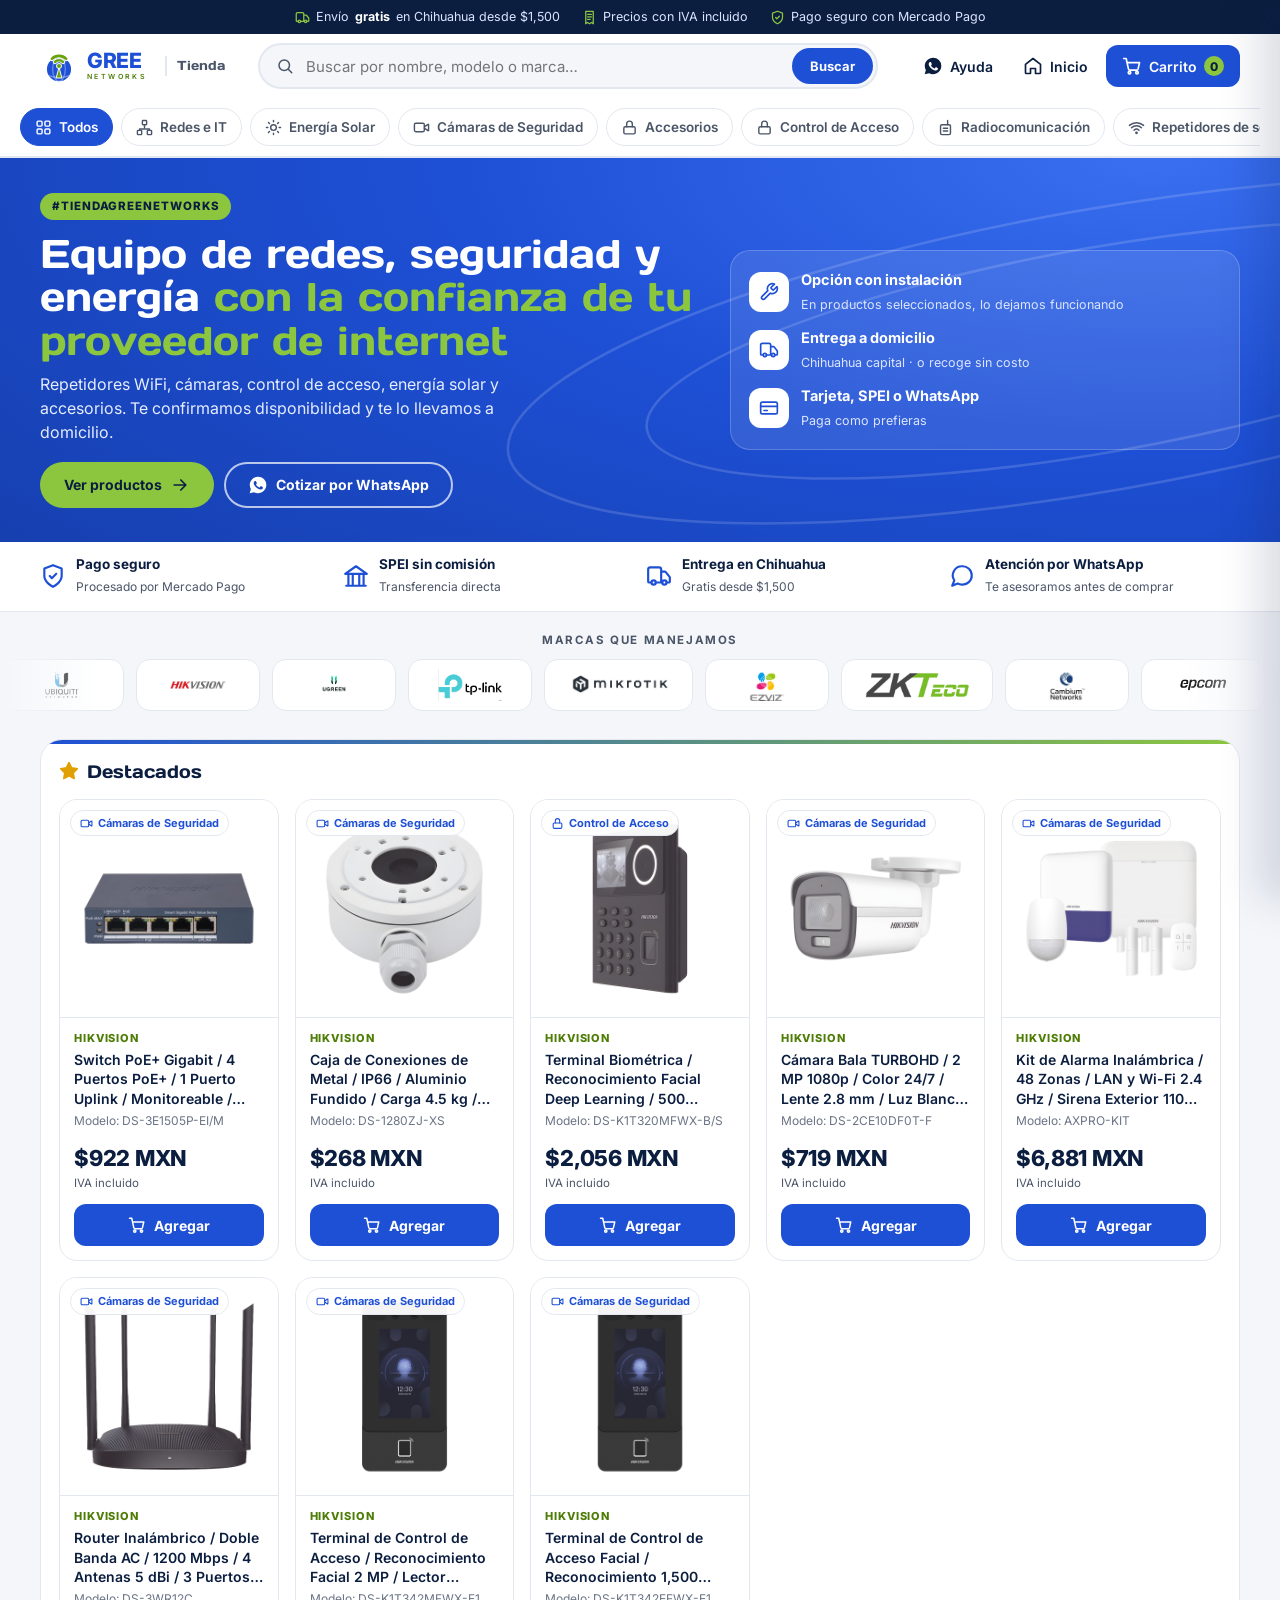
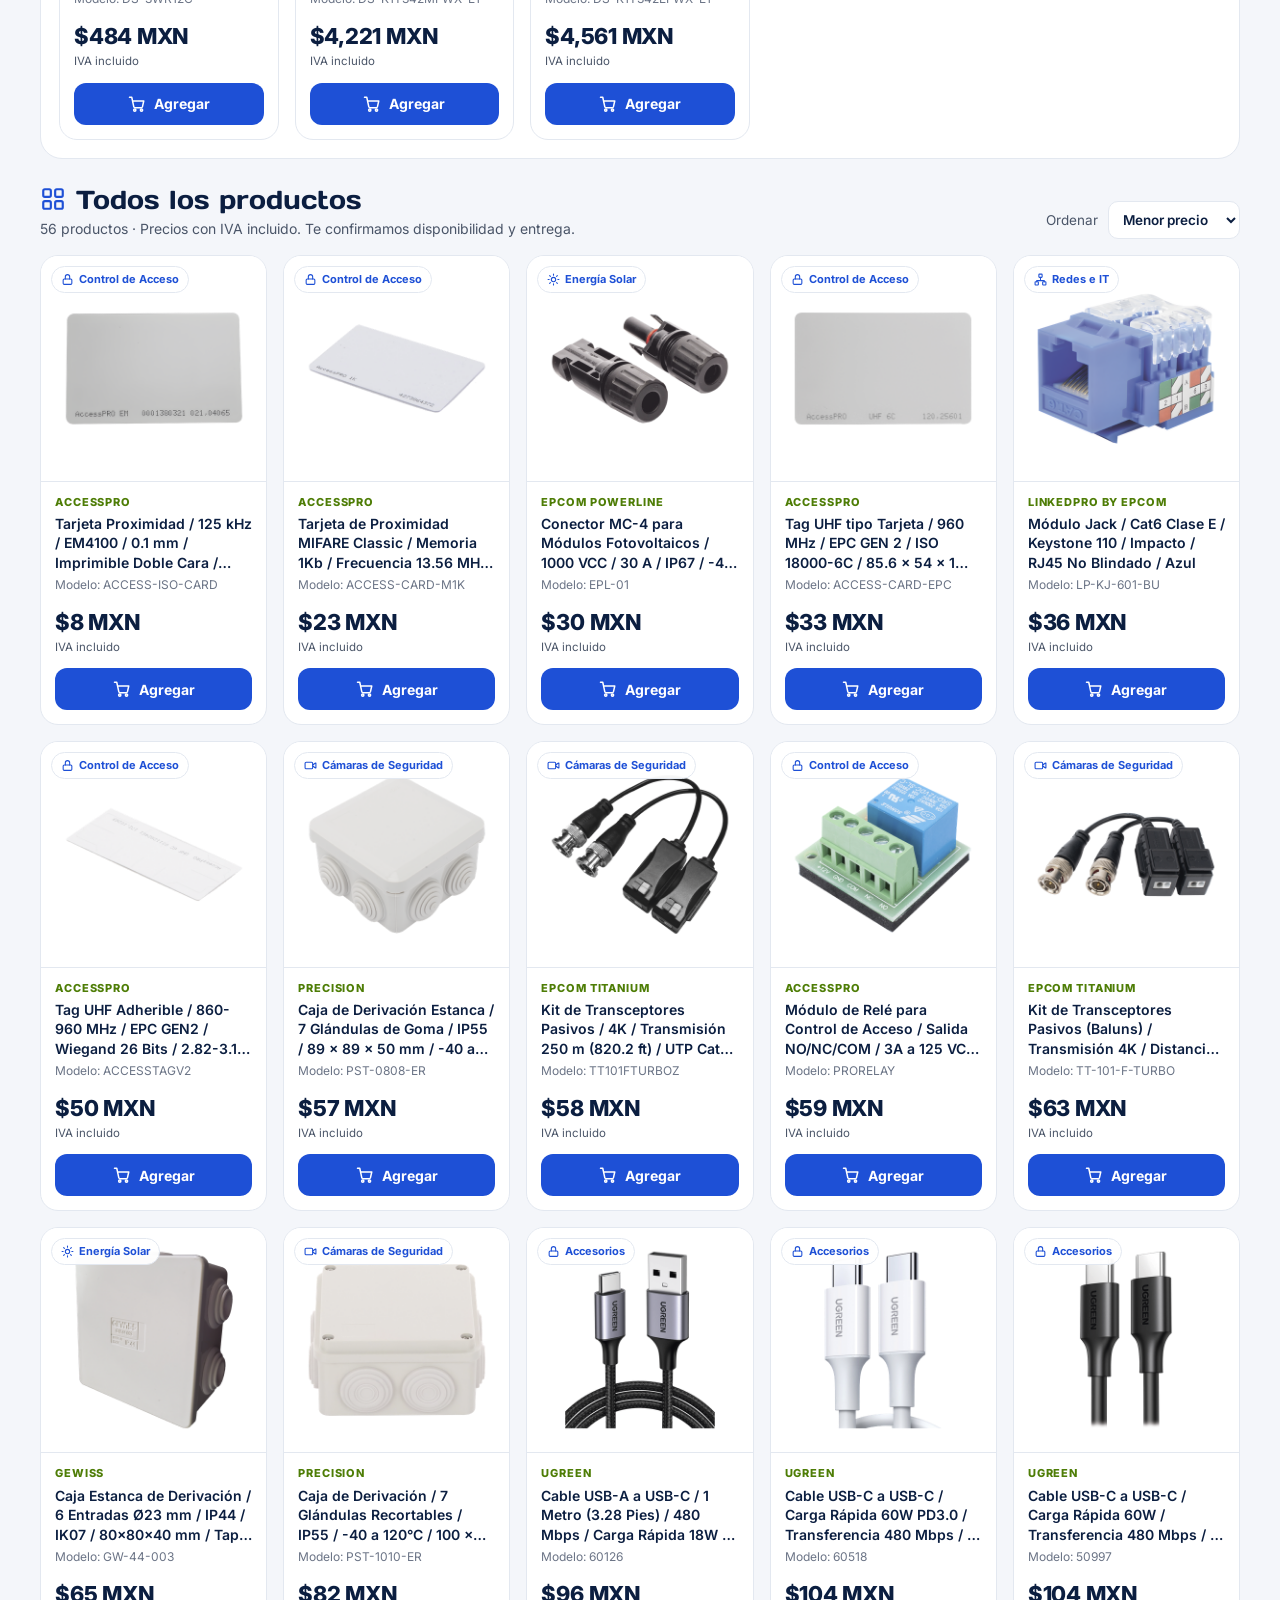
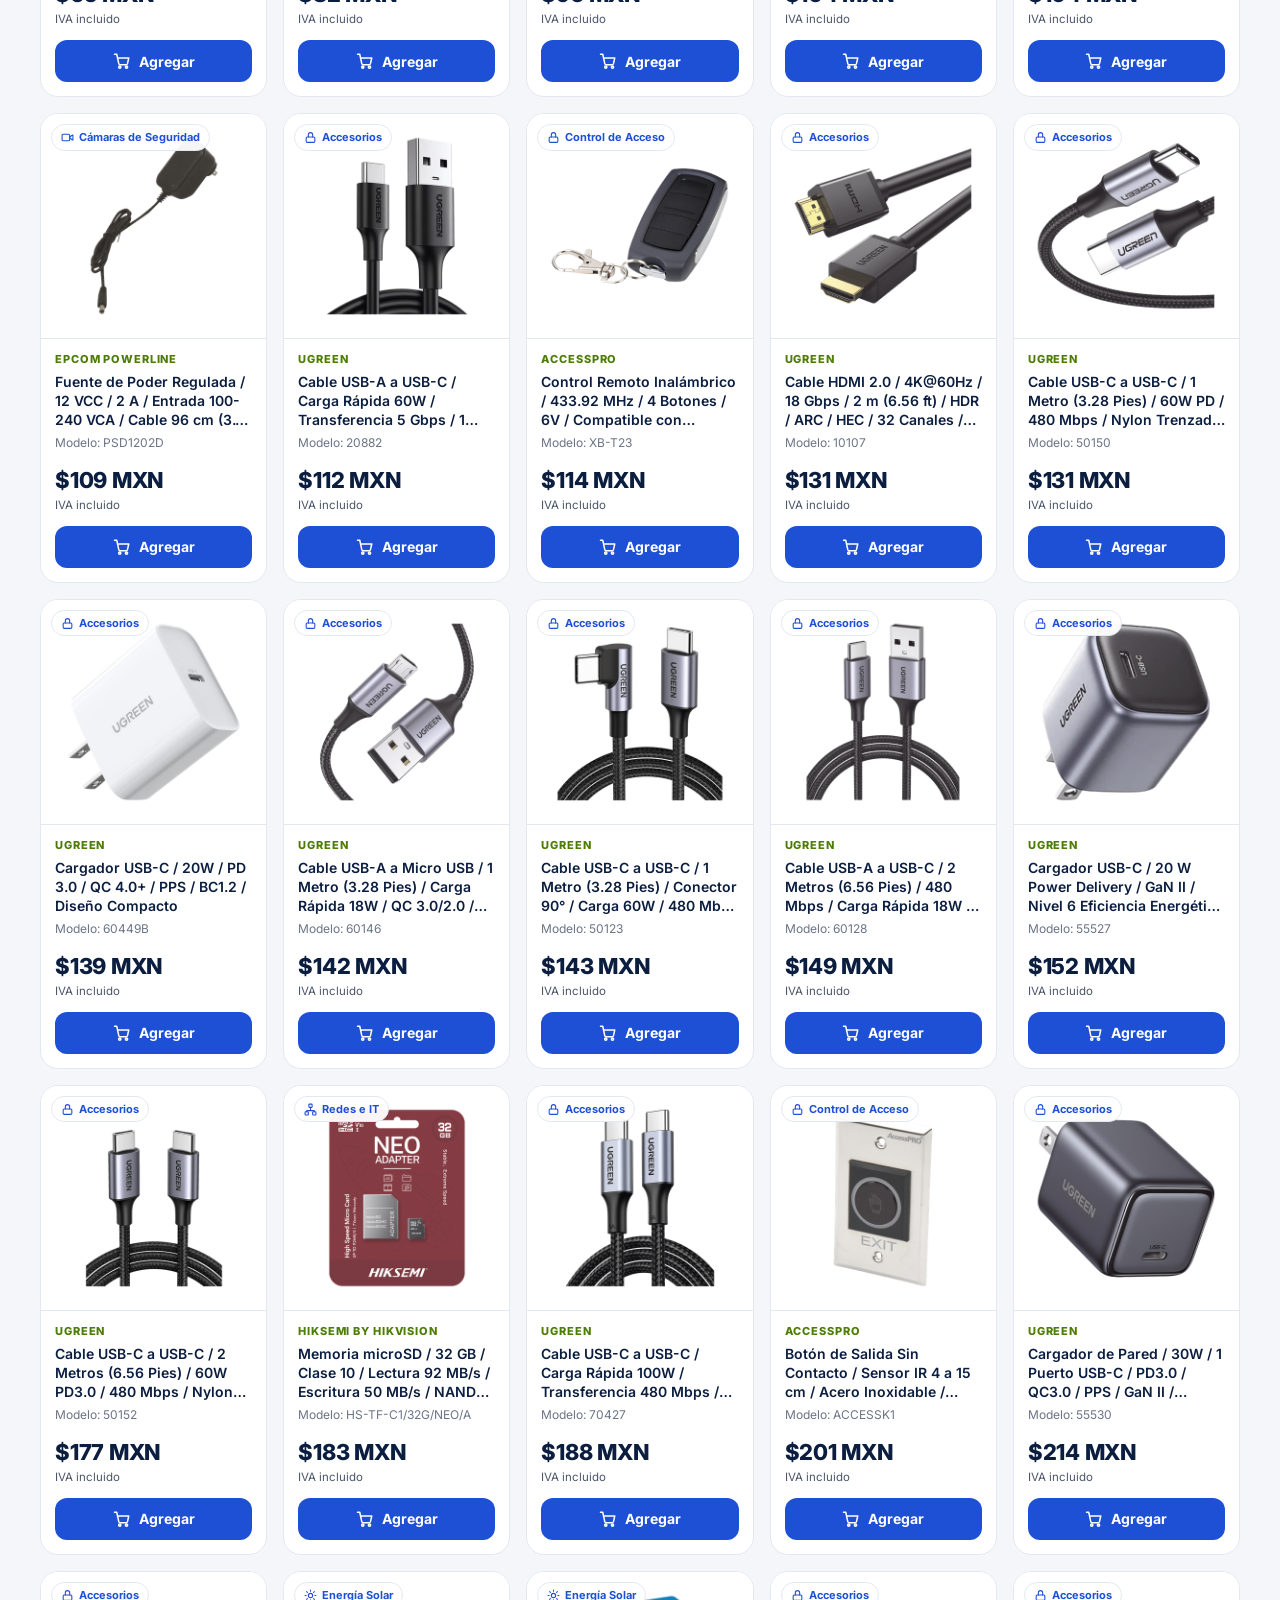
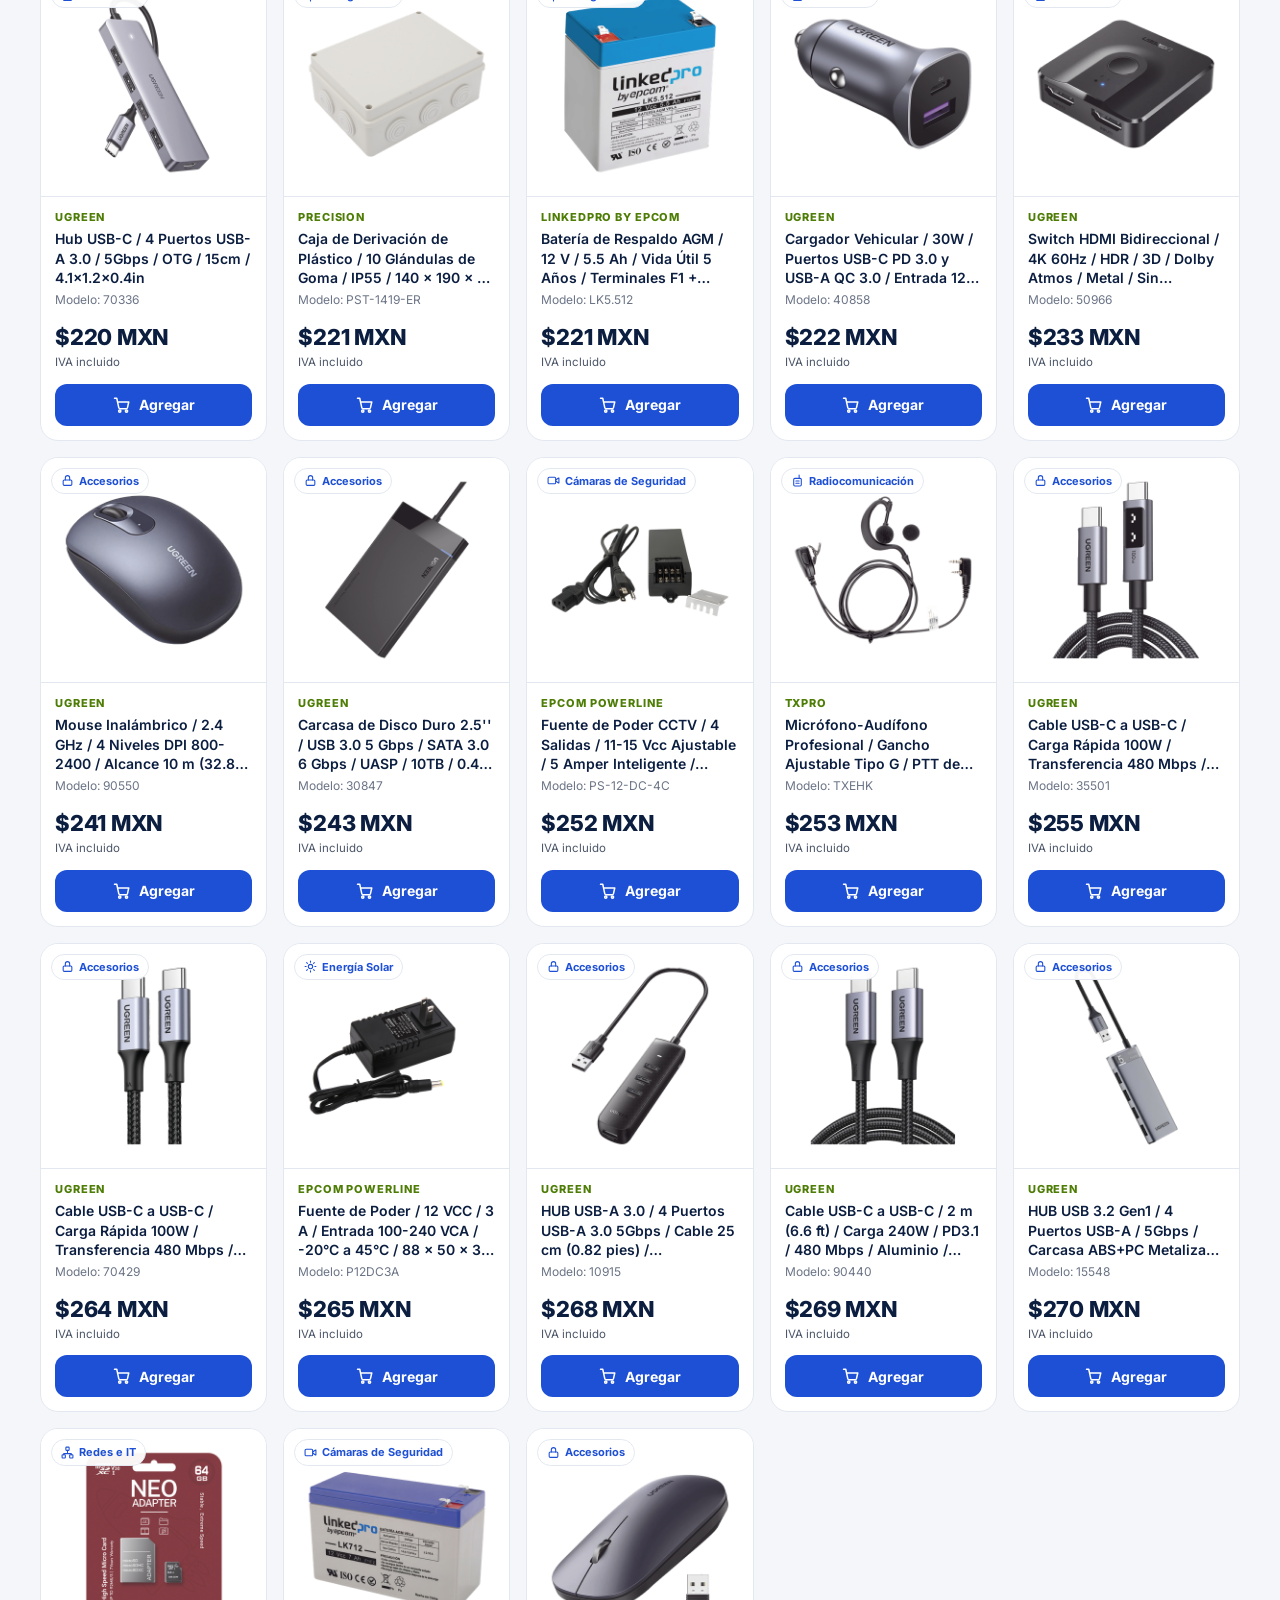
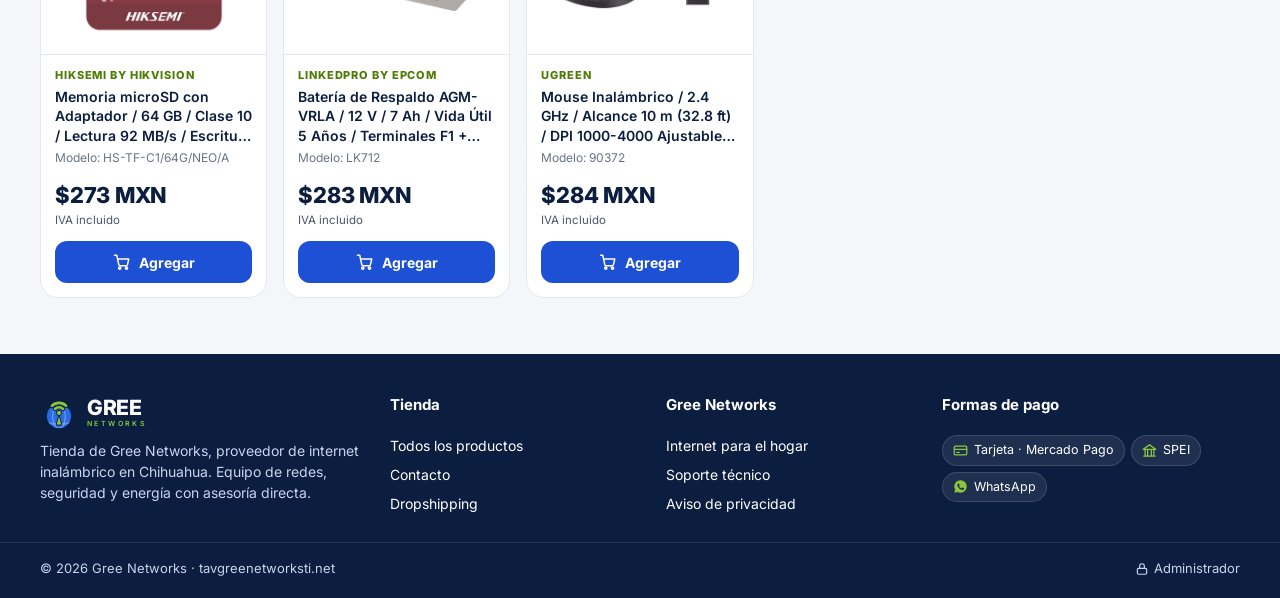
==== commit 9e447dab: "Add files via upload" ====
--- a/tienda.html
+++ b/tienda.html
@@ -148,6 +148,7 @@
 .price-row{margin-top:auto;padding-top:8px;display:flex;align-items:baseline;gap:6px;flex-wrap:wrap}
 .price{font-size:22px;font-weight:800;color:var(--ink);letter-spacing:-.01em}
 .iva{font-size:11.5px;color:var(--muted)}
+.card .price-row{flex-direction:column;align-items:flex-start;gap:0}
 .btn-agregar{margin-top:8px;display:inline-flex;align-items:center;justify-content:center;gap:8px;min-height:42px;width:100%;border:0;border-radius:12px;background:var(--blue);color:#fff;font-weight:700;font-size:14px;cursor:pointer;transition:background .15s}
 .btn-agregar:hover{background:var(--blue-dark)}
 .btn-agregar.added{background:var(--lime-dark)}
@@ -695,9 +696,10 @@
 
 <script>
   /* Catálogo de respaldo SOLO para la demo: se usa si productos.php no responde
-     (p. ej. al abrir el archivo localmente o en GitHub Pages). En el servidor real
+     (p. ej. al abrir el archivo localmente o en GitHub Pages). Las fotos están en
+     assets/img/productos/ y los logos en assets/img/marcas/. En el servidor real
      el catálogo siempre viene de productos.php. */
-  const DEMO_CATALOGO = {"productos": [{"categoria": "Cámaras de Seguridad", "marca": "HIKVISION", "nombre": "Switch PoE+ Gigabit / 4 Puertos PoE+ / 1 Puerto Uplink / Monitoreable / Alcance Extendido 300 m (984.3 ft) / 45 W / Gestión Cloud", "modelo": "DS-3E1505P-EI/M", "precio": 922.0, "img": "", "destacado": true, "id": 1}, {"categoria": "Cámaras de Seguridad", "marca": "HIKVISION", "nombre": "Caja de Conexiones de Metal / IP66 / Aluminio Fundido / Carga 4.5 kg / 100 x 43.2 x 129 mm / 0.33 x 0.14 x 0.42 pies", "modelo": "DS-1280ZJ-XS", "precio": 268.0, "img": "", "destacado": true, "id": 2}, {"categoria": "Control de Acceso", "marca": "HIKVISION", "nombre": "Terminal Biométrica / Reconocimiento Facial Deep Learning / 500 Rostros / 1,000 Huellas / Wi-Fi / Batería Respaldo 3 h / MIFARE / Detección Cubrebocas", "modelo": "DS-K1T320MFWX-B/S", "precio": 2056.0, "img": "", "destacado": true, "id": 3}, {"categoria": "Cámaras de Seguridad", "marca": "HIKVISION", "nombre": "Cámara Bala TURBOHD / 2 MP 1080p / Color 24/7 / Lente 2.8 mm / Luz Blanca 20 m (65.6 ft) / IP67 / TVI-AHD-CVI-CVBS / Metal", "modelo": "DS-2CE10DF0T-F", "precio": 719.0, "img": "", "destacado": true, "id": 4}, {"categoria": "Cámaras de Seguridad", "marca": "HIKVISION", "nombre": "Kit de Alarma Inalámbrica / 48 Zonas / LAN y Wi-Fi 2.4 GHz / Sirena Exterior 110 dB / Batería de Respaldo 35 h / PIR 15 m (49.2 ft)", "modelo": "AXPRO-KIT", "precio": 6881.0, "img": "", "destacado": true, "id": 5}, {"categoria": "Cámaras de Seguridad", "marca": "HIKVISION", "nombre": "Router Inalámbrico / Doble Banda AC / 1200 Mbps / 4 Antenas 5 dBi / 3 Puertos LAN 10/100 Mbps / MU-MIMO 4×4 / WISP", "modelo": "DS-3WR12C", "precio": 484.0, "img": "", "destacado": true, "id": 6}, {"categoria": "Cámaras de Seguridad", "marca": "HIKVISION", "nombre": "Terminal de Control de Acceso / Reconocimiento Facial 2 MP / Lector MIFARE 13.56 MHz / Pantalla Táctil 4.3\" / PoE y Wi-Fi / IP65 / 1,500 Rostros / 3,000 Huellas / SIP", "modelo": "DS-K1T342MFWX-E1", "precio": 4221.0, "img": "", "destacado": true, "id": 7}, {"categoria": "Cámaras de Seguridad", "marca": "HIKVISION", "nombre": "Terminal de Control de Acceso Facial / Reconocimiento 1,500 Rostros / Lector Prox EM 125 kHz / 3,000 Huellas / Pantalla Táctil 4.3\" / PoE 802.3at / Wi-Fi / IP65 / -30°C a 60°C", "modelo": "DS-K1T342EFWX-E1", "precio": 4561.0, "img": "", "destacado": true, "id": 8}, {"categoria": "Control de Acceso", "marca": "ACCESSPRO", "nombre": "Tarjeta Proximidad / 125 kHz / EM4100 / 0.1 mm / Imprimible Doble Cara / 85.6 x 54 mm", "modelo": "ACCESS-ISO-CARD", "precio": 8.0, "img": "", "id": 9}, {"categoria": "Control de Acceso", "marca": "ACCESSPRO", "nombre": "Tarjeta de Proximidad MIFARE Classic / Memoria 1Kb / Frecuencia 13.56 MHz / ISO/IEC 14443 Type A / Doble Cara Imprimible / 34 Bits", "modelo": "ACCESS-CARD-M1K", "precio": 23.0, "img": "", "id": 10}, {"categoria": "Energía Solar", "marca": "EPCOM POWERLINE", "nombre": "Conector MC-4 para Módulos Fotovoltaicos / 1000 VCC / 30 A / IP67 / -40 a 90 °C / Resistencia UV", "modelo": "EPL-01", "precio": 30.0, "img": "", "id": 11}, {"categoria": "Control de Acceso", "marca": "ACCESSPRO", "nombre": "Tag UHF tipo Tarjeta / 960 MHz / EPC GEN 2 / ISO 18000-6C / 85.6 x 54 x 1 mm / Chip Alien H3", "modelo": "ACCESS-CARD-EPC", "precio": 33.0, "img": "", "id": 12}, {"categoria": "Redes e IT", "marca": "LINKEDPRO BY EPCOM", "nombre": "Módulo Jack / Cat6 Clase E / Keystone 110 / Impacto / RJ45 No Blindado / Azul", "modelo": "LP-KJ-601-BU", "precio": 36.0, "img": "", "id": 13}, {"categoria": "Control de Acceso", "marca": "ACCESSPRO", "nombre": "Tag UHF Adherible / 860-960 MHz / EPC GEN2 / Wiegand 26 Bits / 2.82-3.15 GHz", "modelo": "ACCESSTAGV2", "precio": 50.0, "img": "", "id": 14}, {"categoria": "Cámaras de Seguridad", "marca": "PRECISION", "nombre": "Caja de Derivación Estanca / 7 Glándulas de Goma / IP55 / 89 x 89 x 50 mm / -40 a 120°C / Protección EMI", "modelo": "PST-0808-ER", "precio": 57.0, "img": "", "id": 15}, {"categoria": "Cámaras de Seguridad", "marca": "EPCOM TITANIUM", "nombre": "Kit de Transceptores Pasivos / 4K / Transmisión 250 m (820.2 ft) / UTP Cat 5e/6/6a/7 / Audio por Coaxitron / Terminales Push-Pin / Pig Tail", "modelo": "TT101FTURBOZ", "precio": 58.0, "img": "", "id": 16}, {"categoria": "Control de Acceso", "marca": "ACCESSPRO", "nombre": "Módulo de Relé para Control de Acceso / Salida NO/NC/COM / 3A a 125 VCA / 12 VCC / -20°C a 70°C / Interbloqueo de Puertas", "modelo": "PRORELAY", "precio": 59.0, "img": "", "id": 17}, {"categoria": "Cámaras de Seguridad", "marca": "EPCOM TITANIUM", "nombre": "Kit de Transceptores Pasivos (Baluns) / Transmisión 4K / Distancia 250 m (820.2 ft) / Protección TVS / Inmunidad 60 dB / Conectores Cobre / HD-TVI CVI AHD CVBS", "modelo": "TT-101-F-TURBO", "precio": 63.0, "img": "", "id": 18}, {"categoria": "Energía Solar", "marca": "GEWISS", "nombre": "Caja Estanca de Derivación / 6 Entradas Ø23 mm / IP44 / IK07 / 80×80×40 mm / Tapa a Presión / Libre de Halógenos", "modelo": "GW-44-003", "precio": 65.0, "img": "", "id": 19}, {"categoria": "Cámaras de Seguridad", "marca": "PRECISION", "nombre": "Caja de Derivación / 7 Glándulas Recortables / IP55 / -40 a 120°C / 100 x 100 x 54 mm (3.9 x 3.9 x 2.1 in)", "modelo": "PST-1010-ER", "precio": 82.0, "img": "", "id": 20}, {"categoria": "Accesorios", "marca": "UGREEN", "nombre": "Cable USB-A a USB-C / 1 Metro (3.28 Pies) / 480 Mbps / Carga Rápida 18W / QC 4.0/3.0/2.0 / Nylon Trenzado / Aluminio", "modelo": "60126", "precio": 96.0, "img": "", "id": 21}, {"categoria": "Accesorios", "marca": "UGREEN", "nombre": "Cable USB-C a USB-C / Carga Rápida 60W PD3.0 / Transferencia 480 Mbps / 1 Metro (3.3 ft) / 10,000+ Ciclos de Flexión / Cubierta TPE", "modelo": "60518", "precio": 104.0, "img": "", "id": 22}, {"categoria": "Accesorios", "marca": "UGREEN", "nombre": "Cable USB-C a USB-C / Carga Rápida 60W / Transferencia 480 Mbps / 1 m (3.3 ft) / PD3.0 / QC 4.0 / Triple Blindaje / 10,000 Flexiones", "modelo": "50997", "precio": 104.0, "img": "", "id": 23}, {"categoria": "Cámaras de Seguridad", "marca": "EPCOM POWERLINE", "nombre": "Fuente de Poder Regulada / 12 VCC / 2 A / Entrada 100-240 VCA / Cable 96 cm (3.15 ft) / -20°C a 45°C", "modelo": "PSD1202D", "precio": 109.0, "img": "", "id": 24}, {"categoria": "Accesorios", "marca": "UGREEN", "nombre": "Cable USB-A a USB-C / Carga Rápida 60W / Transferencia 5 Gbps / 1 Metro (3.3 ft) / Blindaje Múltiple / 10,000 Inserciones", "modelo": "20882", "precio": 112.0, "img": "", "id": 25}, {"categoria": "Control de Acceso", "marca": "AccessPRO", "nombre": "Control Remoto Inalámbrico / 433.92 MHz / 4 Botones / 6V / Compatible con Motores y Barreras / -10°C a 50°C", "modelo": "XB-T23", "precio": 114.0, "img": "", "id": 26}, {"categoria": "Accesorios", "marca": "UGREEN", "nombre": "Cable HDMI 2.0 / 4K@60Hz / 18 Gbps / 2 m (6.56 ft) / HDR / ARC / HEC / 32 Canales / Dolby True HD 7.1 / 48 Bits / HDCP / 30AWG", "modelo": "10107", "precio": 131.0, "img": "", "id": 27}, {"categoria": "Accesorios", "marca": "UGREEN", "nombre": "Cable USB-C a USB-C / 1 Metro (3.28 Pies) / 60W PD / 480 Mbps / Nylon Trenzado / Aluminio", "modelo": "50150", "precio": 131.0, "img": "", "id": 28}, {"categoria": "Accesorios", "marca": "UGREEN", "nombre": "Cargador USB-C / 20W / PD 3.0 / QC 4.0+ / PPS / BC1.2 / Diseño Compacto", "modelo": "60449B", "precio": 139.0, "img": "", "id": 29}, {"categoria": "Accesorios", "marca": "UGREEN", "nombre": "Cable USB-A a Micro USB / 1 Metro (3.28 Pies) / Carga Rápida 18W / QC 3.0/2.0 / Transferencia 480 Mbps / Nylon Trenzado / Aluminio", "modelo": "60146", "precio": 142.0, "img": "", "id": 30}, {"categoria": "Accesorios", "marca": "UGREEN", "nombre": "Cable USB-C a USB-C / 1 Metro (3.28 Pies) / Conector 90° / Carga 60W / 480 Mbps / Nylon Trenzado / Aluminio", "modelo": "50123", "precio": 143.0, "img": "", "id": 31}, {"categoria": "Accesorios", "marca": "UGREEN", "nombre": "Cable USB-A a USB-C / 2 Metros (6.56 Pies) / 480 Mbps / Carga Rápida 18W / Nylon Trenzado / Aluminio", "modelo": "60128", "precio": 149.0, "img": "", "id": 32}, {"categoria": "Accesorios", "marca": "UGREEN", "nombre": "Cargador USB-C / 20 W Power Delivery / GaN II / Nivel 6 Eficiencia Energética / Compacto", "modelo": "55527", "precio": 152.0, "img": "", "id": 33}, {"categoria": "Accesorios", "marca": "UGREEN", "nombre": "Cable USB-C a USB-C / 2 Metros (6.56 Pies) / 60W PD3.0 / 480 Mbps / Nylon Trenzado / Aluminio", "modelo": "50152", "precio": 177.0, "img": "", "id": 34}, {"categoria": "Redes e IT", "marca": "HIKSEMI by HIKVISION", "nombre": "Memoria microSD / 32 GB / Clase 10 / Lectura 92 MB/s / Escritura 50 MB/s / NAND TLC / Adaptador SD Incluido", "modelo": "HS-TF-C1/32G/NEO/A", "precio": 183.0, "img": "", "id": 35}, {"categoria": "Accesorios", "marca": "UGREEN", "nombre": "Cable USB-C a USB-C / Carga Rápida 100W / Transferencia 480 Mbps / Nylon Trenzado / 1 m (3.3 ft) / PD3.0 y QC4.0", "modelo": "70427", "precio": 188.0, "img": "", "id": 36}, {"categoria": "Control de Acceso", "marca": "ACCESSPRO", "nombre": "Botón de Salida Sin Contacto / Sensor IR 4 a 15 cm / Acero Inoxidable / Contactos NO/COM/NC / 12 VDC / IP para Ambientes Higiénicos", "modelo": "ACCESSK1", "precio": 201.0, "img": "", "id": 37}, {"categoria": "Accesorios", "marca": "UGREEN", "nombre": "Cargador de Pared / 30W / 1 Puerto USB-C / PD3.0 / QC3.0 / PPS / GaN II / Compacto", "modelo": "55530", "precio": 214.0, "img": "", "id": 38}, {"categoria": "Accesorios", "marca": "UGREEN", "nombre": "Hub USB-C / 4 Puertos USB-A 3.0 / 5Gbps / OTG / 15cm / 4.1x1.2x0.4in", "modelo": "70336", "precio": 220.0, "img": "", "id": 39}, {"categoria": "Energía Solar", "marca": "PRECISION", "nombre": "Caja de Derivación de Plástico / 10 Glándulas de Goma / IP55 / 140 x 190 x 76 mm / -40 a 120°C", "modelo": "PST-1419-ER", "precio": 221.0, "img": "", "id": 40}, {"categoria": "Energía Solar", "marca": "LINKEDPRO BY EPCOM", "nombre": "Batería de Respaldo AGM / 12 V / 5.5 Ah / Vida Útil 5 Años / Terminales F1 + Adaptador F2 / UL Certificada", "modelo": "LK5.512", "precio": 221.0, "img": "", "id": 41}, {"categoria": "Accesorios", "marca": "UGREEN", "nombre": "Cargador Vehicular / 30W / Puertos USB-C PD 3.0 y USB-A QC 3.0 / Entrada 12-24V / Aluminio / Protección Integral", "modelo": "40858", "precio": 222.0, "img": "", "id": 42}, {"categoria": "Accesorios", "marca": "UGREEN", "nombre": "Switch HDMI Bidireccional / 4K 60Hz / HDR / 3D / Dolby Atmos / Metal / Sin Alimentación Externa", "modelo": "50966", "precio": 233.0, "img": "", "id": 43}, {"categoria": "Accesorios", "marca": "UGREEN", "nombre": "Mouse Inalámbrico / 2.4 GHz / 4 Niveles DPI 800-2400 / Alcance 10 m (32.8 ft) / 3 Botones Silenciosos / Multiplataforma", "modelo": "90550", "precio": 241.0, "img": "", "id": 44}, {"categoria": "Accesorios", "marca": "UGREEN", "nombre": "Carcasa de Disco Duro 2.5'' / USB 3.0 5 Gbps / SATA 3.0 6 Gbps / UASP / 10TB / 0.42 x 0.27 x 0.046 ft", "modelo": "30847", "precio": 243.0, "img": "", "id": 45}, {"categoria": "Cámaras de Seguridad", "marca": "EPCOM POWERLINE", "nombre": "Fuente de Poder CCTV / 4 Salidas / 11-15 Vcc Ajustable / 5 Amper Inteligente / Entrada 110-240 Vac / Fusible Térmico PTC 6A", "modelo": "PS-12-DC-4C", "precio": 252.0, "img": "", "id": 46}, {"categoria": "Radiocomunicación", "marca": "TXPRO", "nombre": "Micrófono-Audífono Profesional / Gancho Ajustable Tipo G / PTT de Solapa / Compatible Kenwood y TXPRO / Cable Kevlar Reforzado", "modelo": "TXEHK", "precio": 253.0, "img": "", "id": 47}, {"categoria": "Accesorios", "marca": "UGREEN", "nombre": "Cable USB-C a USB-C / Carga Rápida 100W / Transferencia 480 Mbps / Nylon Trenzado / 1 m (3.3 ft)", "modelo": "35501", "precio": 255.0, "img": "", "id": 48}, {"categoria": "Accesorios", "marca": "UGREEN", "nombre": "Cable USB-C a USB-C / Carga Rápida 100W / Transferencia 480 Mbps / PD3.0 / QC4.0 / Nylon Trenzado / 2 m (6.6 ft)", "modelo": "70429", "precio": 264.0, "img": "", "id": 49}, {"categoria": "Energía Solar", "marca": "EPCOM POWERLINE", "nombre": "Fuente de Poder / 12 VCC / 3 A / Entrada 100-240 VCA / -20°C a 45°C / 88 x 50 x 35 mm", "modelo": "P12DC3A", "precio": 265.0, "img": "", "id": 50}, {"categoria": "Accesorios", "marca": "UGREEN", "nombre": "HUB USB-A 3.0 / 4 Puertos USB-A 3.0 5Gbps / Cable 25 cm (0.82 pies) / Alimentación USB-C / Indicador LED / Diseño Ultra Delgado", "modelo": "10915", "precio": 268.0, "img": "", "id": 51}, {"categoria": "Accesorios", "marca": "UGREEN", "nombre": "Cable USB-C a USB-C / 2 m (6.6 ft) / Carga 240W / PD3.1 / 480 Mbps / Aluminio / Nylon Trenzado", "modelo": "90440", "precio": 269.0, "img": "", "id": 52}, {"categoria": "Accesorios", "marca": "UGREEN", "nombre": "HUB USB 3.2 Gen1 / 4 Puertos USB-A / 5Gbps / Carcasa ABS+PC Metalizado / Cable Nylon 20cm / OTG / LED Indicador", "modelo": "15548", "precio": 270.0, "img": "", "id": 53}, {"categoria": "Redes e IT", "marca": "HIKSEMI by HIKVISION", "nombre": "Memoria microSD con Adaptador / 64 GB / Clase 10 / Lectura 92 MB/s / Escritura 30 MB/s / NAND TLC / Resistente a Agua y Golpes", "modelo": "HS-TF-C1/64G/NEO/A", "precio": 273.0, "img": "", "id": 54}, {"categoria": "Cámaras de Seguridad", "marca": "LINKEDPRO BY EPCOM", "nombre": "Batería de Respaldo AGM-VRLA / 12 V / 7 Ah / Vida Útil 5 Años / Terminales F1 + Adaptador F2 / Certificación UL", "modelo": "LK712", "precio": 283.0, "img": "", "id": 55}, {"categoria": "Accesorios", "marca": "UGREEN", "nombre": "Mouse Inalámbrico / 2.4 GHz / Alcance 10 m (32.8 ft) / DPI 1000-4000 Ajustable / Ultra Delgado 3 cm / Silencioso 40 dB", "modelo": "90372", "precio": 284.0, "img": "", "id": 56}], "categorias": [{"nombre": "Redes e IT"}, {"nombre": "Energía Solar"}, {"nombre": "Cámaras de Seguridad"}, {"nombre": "Accesorios"}, {"nombre": "Control de Acceso"}, {"nombre": "Radiocomunicación"}, {"nombre": "Repetidores de señal WiFi"}], "marcas": [{"nombre": "Ubiquiti"}, {"nombre": "Hikvision"}, {"nombre": "UGREEN"}, {"nombre": "TP-Link"}, {"nombre": "MikroTik"}, {"nombre": "EZVIZ"}, {"nombre": "ZKTeco"}, {"nombre": "Cambium Networks"}, {"nombre": "Epcom"}, {"nombre": "Motorola"}, {"nombre": "Kenwood"}, {"nombre": "Hytera"}, {"nombre": "Grandstream"}]};
+  const DEMO_CATALOGO = {"productos": [{"categoria": "Cámaras de Seguridad", "marca": "HIKVISION", "nombre": "Switch PoE+ Gigabit / 4 Puertos PoE+ / 1 Puerto Uplink / Monitoreable / Alcance Extendido 300 m (984.3 ft) / 45 W / Gestión Cloud", "modelo": "DS-3E1505P-EI/M", "precio": 922.0, "img": "assets/img/productos/01-ds-3e1505p-ei-m.png", "destacado": true, "id": 1}, {"categoria": "Cámaras de Seguridad", "marca": "HIKVISION", "nombre": "Caja de Conexiones de Metal / IP66 / Aluminio Fundido / Carga 4.5 kg / 100 x 43.2 x 129 mm / 0.33 x 0.14 x 0.42 pies", "modelo": "DS-1280ZJ-XS", "precio": 268.0, "img": "assets/img/productos/02-ds-1280zj-xs.png", "destacado": true, "id": 2}, {"categoria": "Control de Acceso", "marca": "HIKVISION", "nombre": "Terminal Biométrica / Reconocimiento Facial Deep Learning / 500 Rostros / 1,000 Huellas / Wi-Fi / Batería Respaldo 3 h / MIFARE / Detección Cubrebocas", "modelo": "DS-K1T320MFWX-B/S", "precio": 2056.0, "img": "assets/img/productos/03-ds-k1t320mfwx-b-s.png", "destacado": true, "id": 3}, {"categoria": "Cámaras de Seguridad", "marca": "HIKVISION", "nombre": "Cámara Bala TURBOHD / 2 MP 1080p / Color 24/7 / Lente 2.8 mm / Luz Blanca 20 m (65.6 ft) / IP67 / TVI-AHD-CVI-CVBS / Metal", "modelo": "DS-2CE10DF0T-F", "precio": 719.0, "img": "assets/img/productos/04-ds-2ce10df0t-f.png", "destacado": true, "id": 4}, {"categoria": "Cámaras de Seguridad", "marca": "HIKVISION", "nombre": "Kit de Alarma Inalámbrica / 48 Zonas / LAN y Wi-Fi 2.4 GHz / Sirena Exterior 110 dB / Batería de Respaldo 35 h / PIR 15 m (49.2 ft)", "modelo": "AXPRO-KIT", "precio": 6881.0, "img": "assets/img/productos/05-axpro-kit.png", "destacado": true, "id": 5}, {"categoria": "Cámaras de Seguridad", "marca": "HIKVISION", "nombre": "Router Inalámbrico / Doble Banda AC / 1200 Mbps / 4 Antenas 5 dBi / 3 Puertos LAN 10/100 Mbps / MU-MIMO 4×4 / WISP", "modelo": "DS-3WR12C", "precio": 484.0, "img": "assets/img/productos/06-ds-3wr12c.png", "destacado": true, "id": 6}, {"categoria": "Cámaras de Seguridad", "marca": "HIKVISION", "nombre": "Terminal de Control de Acceso / Reconocimiento Facial 2 MP / Lector MIFARE 13.56 MHz / Pantalla Táctil 4.3\" / PoE y Wi-Fi / IP65 / 1,500 Rostros / 3,000 Huellas / SIP", "modelo": "DS-K1T342MFWX-E1", "precio": 4221.0, "img": "assets/img/productos/07-ds-k1t342mfwx-e1.png", "destacado": true, "id": 7}, {"categoria": "Cámaras de Seguridad", "marca": "HIKVISION", "nombre": "Terminal de Control de Acceso Facial / Reconocimiento 1,500 Rostros / Lector Prox EM 125 kHz / 3,000 Huellas / Pantalla Táctil 4.3\" / PoE 802.3at / Wi-Fi / IP65 / -30°C a 60°C", "modelo": "DS-K1T342EFWX-E1", "precio": 4561.0, "img": "assets/img/productos/08-ds-k1t342efwx-e1.png", "destacado": true, "id": 8}, {"categoria": "Control de Acceso", "marca": "ACCESSPRO", "nombre": "Tarjeta Proximidad / 125 kHz / EM4100 / 0.1 mm / Imprimible Doble Cara / 85.6 x 54 mm", "modelo": "ACCESS-ISO-CARD", "precio": 8.0, "img": "assets/img/productos/09-access-iso-card.png", "id": 9}, {"categoria": "Control de Acceso", "marca": "ACCESSPRO", "nombre": "Tarjeta de Proximidad MIFARE Classic / Memoria 1Kb / Frecuencia 13.56 MHz / ISO/IEC 14443 Type A / Doble Cara Imprimible / 34 Bits", "modelo": "ACCESS-CARD-M1K", "precio": 23.0, "img": "assets/img/productos/10-access-card-m1k.png", "id": 10}, {"categoria": "Energía Solar", "marca": "EPCOM POWERLINE", "nombre": "Conector MC-4 para Módulos Fotovoltaicos / 1000 VCC / 30 A / IP67 / -40 a 90 °C / Resistencia UV", "modelo": "EPL-01", "precio": 30.0, "img": "assets/img/productos/11-epl-01.png", "id": 11}, {"categoria": "Control de Acceso", "marca": "ACCESSPRO", "nombre": "Tag UHF tipo Tarjeta / 960 MHz / EPC GEN 2 / ISO 18000-6C / 85.6 x 54 x 1 mm / Chip Alien H3", "modelo": "ACCESS-CARD-EPC", "precio": 33.0, "img": "assets/img/productos/12-access-card-epc.png", "id": 12}, {"categoria": "Redes e IT", "marca": "LINKEDPRO BY EPCOM", "nombre": "Módulo Jack / Cat6 Clase E / Keystone 110 / Impacto / RJ45 No Blindado / Azul", "modelo": "LP-KJ-601-BU", "precio": 36.0, "img": "assets/img/productos/13-lp-kj-601-bu.png", "id": 13}, {"categoria": "Control de Acceso", "marca": "ACCESSPRO", "nombre": "Tag UHF Adherible / 860-960 MHz / EPC GEN2 / Wiegand 26 Bits / 2.82-3.15 GHz", "modelo": "ACCESSTAGV2", "precio": 50.0, "img": "assets/img/productos/14-accesstagv2.png", "id": 14}, {"categoria": "Cámaras de Seguridad", "marca": "PRECISION", "nombre": "Caja de Derivación Estanca / 7 Glándulas de Goma / IP55 / 89 x 89 x 50 mm / -40 a 120°C / Protección EMI", "modelo": "PST-0808-ER", "precio": 57.0, "img": "assets/img/productos/15-pst-0808-er.png", "id": 15}, {"categoria": "Cámaras de Seguridad", "marca": "EPCOM TITANIUM", "nombre": "Kit de Transceptores Pasivos / 4K / Transmisión 250 m (820.2 ft) / UTP Cat 5e/6/6a/7 / Audio por Coaxitron / Terminales Push-Pin / Pig Tail", "modelo": "TT101FTURBOZ", "precio": 58.0, "img": "assets/img/productos/16-tt101fturboz.png", "id": 16}, {"categoria": "Control de Acceso", "marca": "ACCESSPRO", "nombre": "Módulo de Relé para Control de Acceso / Salida NO/NC/COM / 3A a 125 VCA / 12 VCC / -20°C a 70°C / Interbloqueo de Puertas", "modelo": "PRORELAY", "precio": 59.0, "img": "assets/img/productos/17-prorelay.png", "id": 17}, {"categoria": "Cámaras de Seguridad", "marca": "EPCOM TITANIUM", "nombre": "Kit de Transceptores Pasivos (Baluns) / Transmisión 4K / Distancia 250 m (820.2 ft) / Protección TVS / Inmunidad 60 dB / Conectores Cobre / HD-TVI CVI AHD CVBS", "modelo": "TT-101-F-TURBO", "precio": 63.0, "img": "assets/img/productos/18-tt-101-f-turbo.png", "id": 18}, {"categoria": "Energía Solar", "marca": "GEWISS", "nombre": "Caja Estanca de Derivación / 6 Entradas Ø23 mm / IP44 / IK07 / 80×80×40 mm / Tapa a Presión / Libre de Halógenos", "modelo": "GW-44-003", "precio": 65.0, "img": "assets/img/productos/19-gw-44-003.png", "id": 19}, {"categoria": "Cámaras de Seguridad", "marca": "PRECISION", "nombre": "Caja de Derivación / 7 Glándulas Recortables / IP55 / -40 a 120°C / 100 x 100 x 54 mm (3.9 x 3.9 x 2.1 in)", "modelo": "PST-1010-ER", "precio": 82.0, "img": "assets/img/productos/20-pst-1010-er.png", "id": 20}, {"categoria": "Accesorios", "marca": "UGREEN", "nombre": "Cable USB-A a USB-C / 1 Metro (3.28 Pies) / 480 Mbps / Carga Rápida 18W / QC 4.0/3.0/2.0 / Nylon Trenzado / Aluminio", "modelo": "60126", "precio": 96.0, "img": "assets/img/productos/21-60126.png", "id": 21}, {"categoria": "Accesorios", "marca": "UGREEN", "nombre": "Cable USB-C a USB-C / Carga Rápida 60W PD3.0 / Transferencia 480 Mbps / 1 Metro (3.3 ft) / 10,000+ Ciclos de Flexión / Cubierta TPE", "modelo": "60518", "precio": 104.0, "img": "assets/img/productos/22-60518.png", "id": 22}, {"categoria": "Accesorios", "marca": "UGREEN", "nombre": "Cable USB-C a USB-C / Carga Rápida 60W / Transferencia 480 Mbps / 1 m (3.3 ft) / PD3.0 / QC 4.0 / Triple Blindaje / 10,000 Flexiones", "modelo": "50997", "precio": 104.0, "img": "assets/img/productos/23-50997.png", "id": 23}, {"categoria": "Cámaras de Seguridad", "marca": "EPCOM POWERLINE", "nombre": "Fuente de Poder Regulada / 12 VCC / 2 A / Entrada 100-240 VCA / Cable 96 cm (3.15 ft) / -20°C a 45°C", "modelo": "PSD1202D", "precio": 109.0, "img": "assets/img/productos/24-psd1202d.png", "id": 24}, {"categoria": "Accesorios", "marca": "UGREEN", "nombre": "Cable USB-A a USB-C / Carga Rápida 60W / Transferencia 5 Gbps / 1 Metro (3.3 ft) / Blindaje Múltiple / 10,000 Inserciones", "modelo": "20882", "precio": 112.0, "img": "assets/img/productos/25-20882.png", "id": 25}, {"categoria": "Control de Acceso", "marca": "AccessPRO", "nombre": "Control Remoto Inalámbrico / 433.92 MHz / 4 Botones / 6V / Compatible con Motores y Barreras / -10°C a 50°C", "modelo": "XB-T23", "precio": 114.0, "img": "assets/img/productos/26-xb-t23.png", "id": 26}, {"categoria": "Accesorios", "marca": "UGREEN", "nombre": "Cable HDMI 2.0 / 4K@60Hz / 18 Gbps / 2 m (6.56 ft) / HDR / ARC / HEC / 32 Canales / Dolby True HD 7.1 / 48 Bits / HDCP / 30AWG", "modelo": "10107", "precio": 131.0, "img": "assets/img/productos/27-10107.png", "id": 27}, {"categoria": "Accesorios", "marca": "UGREEN", "nombre": "Cable USB-C a USB-C / 1 Metro (3.28 Pies) / 60W PD / 480 Mbps / Nylon Trenzado / Aluminio", "modelo": "50150", "precio": 131.0, "img": "assets/img/productos/28-50150.png", "id": 28}, {"categoria": "Accesorios", "marca": "UGREEN", "nombre": "Cargador USB-C / 20W / PD 3.0 / QC 4.0+ / PPS / BC1.2 / Diseño Compacto", "modelo": "60449B", "precio": 139.0, "img": "assets/img/productos/29-60449b.png", "id": 29}, {"categoria": "Accesorios", "marca": "UGREEN", "nombre": "Cable USB-A a Micro USB / 1 Metro (3.28 Pies) / Carga Rápida 18W / QC 3.0/2.0 / Transferencia 480 Mbps / Nylon Trenzado / Aluminio", "modelo": "60146", "precio": 142.0, "img": "assets/img/productos/30-60146.png", "id": 30}, {"categoria": "Accesorios", "marca": "UGREEN", "nombre": "Cable USB-C a USB-C / 1 Metro (3.28 Pies) / Conector 90° / Carga 60W / 480 Mbps / Nylon Trenzado / Aluminio", "modelo": "50123", "precio": 143.0, "img": "assets/img/productos/31-50123.png", "id": 31}, {"categoria": "Accesorios", "marca": "UGREEN", "nombre": "Cable USB-A a USB-C / 2 Metros (6.56 Pies) / 480 Mbps / Carga Rápida 18W / Nylon Trenzado / Aluminio", "modelo": "60128", "precio": 149.0, "img": "assets/img/productos/32-60128.png", "id": 32}, {"categoria": "Accesorios", "marca": "UGREEN", "nombre": "Cargador USB-C / 20 W Power Delivery / GaN II / Nivel 6 Eficiencia Energética / Compacto", "modelo": "55527", "precio": 152.0, "img": "assets/img/productos/33-55527.png", "id": 33}, {"categoria": "Accesorios", "marca": "UGREEN", "nombre": "Cable USB-C a USB-C / 2 Metros (6.56 Pies) / 60W PD3.0 / 480 Mbps / Nylon Trenzado / Aluminio", "modelo": "50152", "precio": 177.0, "img": "assets/img/productos/34-50152.png", "id": 34}, {"categoria": "Redes e IT", "marca": "HIKSEMI by HIKVISION", "nombre": "Memoria microSD / 32 GB / Clase 10 / Lectura 92 MB/s / Escritura 50 MB/s / NAND TLC / Adaptador SD Incluido", "modelo": "HS-TF-C1/32G/NEO/A", "precio": 183.0, "img": "assets/img/productos/35-hs-tf-c1-32g-neo-a.png", "id": 35}, {"categoria": "Accesorios", "marca": "UGREEN", "nombre": "Cable USB-C a USB-C / Carga Rápida 100W / Transferencia 480 Mbps / Nylon Trenzado / 1 m (3.3 ft) / PD3.0 y QC4.0", "modelo": "70427", "precio": 188.0, "img": "assets/img/productos/36-70427.png", "id": 36}, {"categoria": "Control de Acceso", "marca": "ACCESSPRO", "nombre": "Botón de Salida Sin Contacto / Sensor IR 4 a 15 cm / Acero Inoxidable / Contactos NO/COM/NC / 12 VDC / IP para Ambientes Higiénicos", "modelo": "ACCESSK1", "precio": 201.0, "img": "assets/img/productos/37-accessk1.png", "id": 37}, {"categoria": "Accesorios", "marca": "UGREEN", "nombre": "Cargador de Pared / 30W / 1 Puerto USB-C / PD3.0 / QC3.0 / PPS / GaN II / Compacto", "modelo": "55530", "precio": 214.0, "img": "assets/img/productos/38-55530.png", "id": 38}, {"categoria": "Accesorios", "marca": "UGREEN", "nombre": "Hub USB-C / 4 Puertos USB-A 3.0 / 5Gbps / OTG / 15cm / 4.1x1.2x0.4in", "modelo": "70336", "precio": 220.0, "img": "assets/img/productos/39-70336.png", "id": 39}, {"categoria": "Energía Solar", "marca": "PRECISION", "nombre": "Caja de Derivación de Plástico / 10 Glándulas de Goma / IP55 / 140 x 190 x 76 mm / -40 a 120°C", "modelo": "PST-1419-ER", "precio": 221.0, "img": "assets/img/productos/40-pst-1419-er.png", "id": 40}, {"categoria": "Energía Solar", "marca": "LINKEDPRO BY EPCOM", "nombre": "Batería de Respaldo AGM / 12 V / 5.5 Ah / Vida Útil 5 Años / Terminales F1 + Adaptador F2 / UL Certificada", "modelo": "LK5.512", "precio": 221.0, "img": "assets/img/productos/41-lk5-512.png", "id": 41}, {"categoria": "Accesorios", "marca": "UGREEN", "nombre": "Cargador Vehicular / 30W / Puertos USB-C PD 3.0 y USB-A QC 3.0 / Entrada 12-24V / Aluminio / Protección Integral", "modelo": "40858", "precio": 222.0, "img": "assets/img/productos/42-40858.png", "id": 42}, {"categoria": "Accesorios", "marca": "UGREEN", "nombre": "Switch HDMI Bidireccional / 4K 60Hz / HDR / 3D / Dolby Atmos / Metal / Sin Alimentación Externa", "modelo": "50966", "precio": 233.0, "img": "assets/img/productos/43-50966.png", "id": 43}, {"categoria": "Accesorios", "marca": "UGREEN", "nombre": "Mouse Inalámbrico / 2.4 GHz / 4 Niveles DPI 800-2400 / Alcance 10 m (32.8 ft) / 3 Botones Silenciosos / Multiplataforma", "modelo": "90550", "precio": 241.0, "img": "assets/img/productos/44-90550.png", "id": 44}, {"categoria": "Accesorios", "marca": "UGREEN", "nombre": "Carcasa de Disco Duro 2.5'' / USB 3.0 5 Gbps / SATA 3.0 6 Gbps / UASP / 10TB / 0.42 x 0.27 x 0.046 ft", "modelo": "30847", "precio": 243.0, "img": "assets/img/productos/45-30847.png", "id": 45}, {"categoria": "Cámaras de Seguridad", "marca": "EPCOM POWERLINE", "nombre": "Fuente de Poder CCTV / 4 Salidas / 11-15 Vcc Ajustable / 5 Amper Inteligente / Entrada 110-240 Vac / Fusible Térmico PTC 6A", "modelo": "PS-12-DC-4C", "precio": 252.0, "img": "assets/img/productos/46-ps-12-dc-4c.png", "id": 46}, {"categoria": "Radiocomunicación", "marca": "TXPRO", "nombre": "Micrófono-Audífono Profesional / Gancho Ajustable Tipo G / PTT de Solapa / Compatible Kenwood y TXPRO / Cable Kevlar Reforzado", "modelo": "TXEHK", "precio": 253.0, "img": "assets/img/productos/47-txehk.png", "id": 47}, {"categoria": "Accesorios", "marca": "UGREEN", "nombre": "Cable USB-C a USB-C / Carga Rápida 100W / Transferencia 480 Mbps / Nylon Trenzado / 1 m (3.3 ft)", "modelo": "35501", "precio": 255.0, "img": "assets/img/productos/48-35501.png", "id": 48}, {"categoria": "Accesorios", "marca": "UGREEN", "nombre": "Cable USB-C a USB-C / Carga Rápida 100W / Transferencia 480 Mbps / PD3.0 / QC4.0 / Nylon Trenzado / 2 m (6.6 ft)", "modelo": "70429", "precio": 264.0, "img": "assets/img/productos/49-70429.png", "id": 49}, {"categoria": "Energía Solar", "marca": "EPCOM POWERLINE", "nombre": "Fuente de Poder / 12 VCC / 3 A / Entrada 100-240 VCA / -20°C a 45°C / 88 x 50 x 35 mm", "modelo": "P12DC3A", "precio": 265.0, "img": "assets/img/productos/50-p12dc3a.png", "id": 50}, {"categoria": "Accesorios", "marca": "UGREEN", "nombre": "HUB USB-A 3.0 / 4 Puertos USB-A 3.0 5Gbps / Cable 25 cm (0.82 pies) / Alimentación USB-C / Indicador LED / Diseño Ultra Delgado", "modelo": "10915", "precio": 268.0, "img": "assets/img/productos/51-10915.png", "id": 51}, {"categoria": "Accesorios", "marca": "UGREEN", "nombre": "Cable USB-C a USB-C / 2 m (6.6 ft) / Carga 240W / PD3.1 / 480 Mbps / Aluminio / Nylon Trenzado", "modelo": "90440", "precio": 269.0, "img": "assets/img/productos/52-90440.png", "id": 52}, {"categoria": "Accesorios", "marca": "UGREEN", "nombre": "HUB USB 3.2 Gen1 / 4 Puertos USB-A / 5Gbps / Carcasa ABS+PC Metalizado / Cable Nylon 20cm / OTG / LED Indicador", "modelo": "15548", "precio": 270.0, "img": "assets/img/productos/53-15548.png", "id": 53}, {"categoria": "Redes e IT", "marca": "HIKSEMI by HIKVISION", "nombre": "Memoria microSD con Adaptador / 64 GB / Clase 10 / Lectura 92 MB/s / Escritura 30 MB/s / NAND TLC / Resistente a Agua y Golpes", "modelo": "HS-TF-C1/64G/NEO/A", "precio": 273.0, "img": "assets/img/productos/54-hs-tf-c1-64g-neo-a.png", "id": 54}, {"categoria": "Cámaras de Seguridad", "marca": "LINKEDPRO BY EPCOM", "nombre": "Batería de Respaldo AGM-VRLA / 12 V / 7 Ah / Vida Útil 5 Años / Terminales F1 + Adaptador F2 / Certificación UL", "modelo": "LK712", "precio": 283.0, "img": "assets/img/productos/55-lk712.png", "id": 55}, {"categoria": "Accesorios", "marca": "UGREEN", "nombre": "Mouse Inalámbrico / 2.4 GHz / Alcance 10 m (32.8 ft) / DPI 1000-4000 Ajustable / Ultra Delgado 3 cm / Silencioso 40 dB", "modelo": "90372", "precio": 284.0, "img": "assets/img/productos/56-90372.png", "id": 56}], "categorias": [{"nombre": "Redes e IT"}, {"nombre": "Energía Solar"}, {"nombre": "Cámaras de Seguridad"}, {"nombre": "Accesorios"}, {"nombre": "Control de Acceso"}, {"nombre": "Radiocomunicación"}, {"nombre": "Repetidores de señal WiFi"}], "marcas": [{"nombre": "Ubiquiti", "logo": "assets/img/marcas/ubiquiti.jpg"}, {"nombre": "Hikvision", "logo": "assets/img/marcas/hikvision.webp"}, {"nombre": "UGREEN", "logo": "assets/img/marcas/ugreen.jpg"}, {"nombre": "TP-Link", "logo": "assets/img/marcas/tp-link.png"}, {"nombre": "MikroTik", "logo": "assets/img/marcas/mikrotik.png"}, {"nombre": "EZVIZ", "logo": "assets/img/marcas/ezviz.png"}, {"nombre": "ZKTeco", "logo": "assets/img/marcas/zkteco.png"}, {"nombre": "Cambium Networks", "logo": "assets/img/marcas/cambium-networks.png"}, {"nombre": "Epcom", "logo": "assets/img/marcas/epcom.png"}, {"nombre": "Motorola", "logo": "assets/img/marcas/motorola.png"}, {"nombre": "Kenwood", "logo": "assets/img/marcas/kenwood.png"}, {"nombre": "Hytera", "logo": "assets/img/marcas/hytera.png"}, {"nombre": "Grandstream", "logo": "assets/img/marcas/grandstream.png"}]};
 </script>
 <script>
   const carrito = {};
